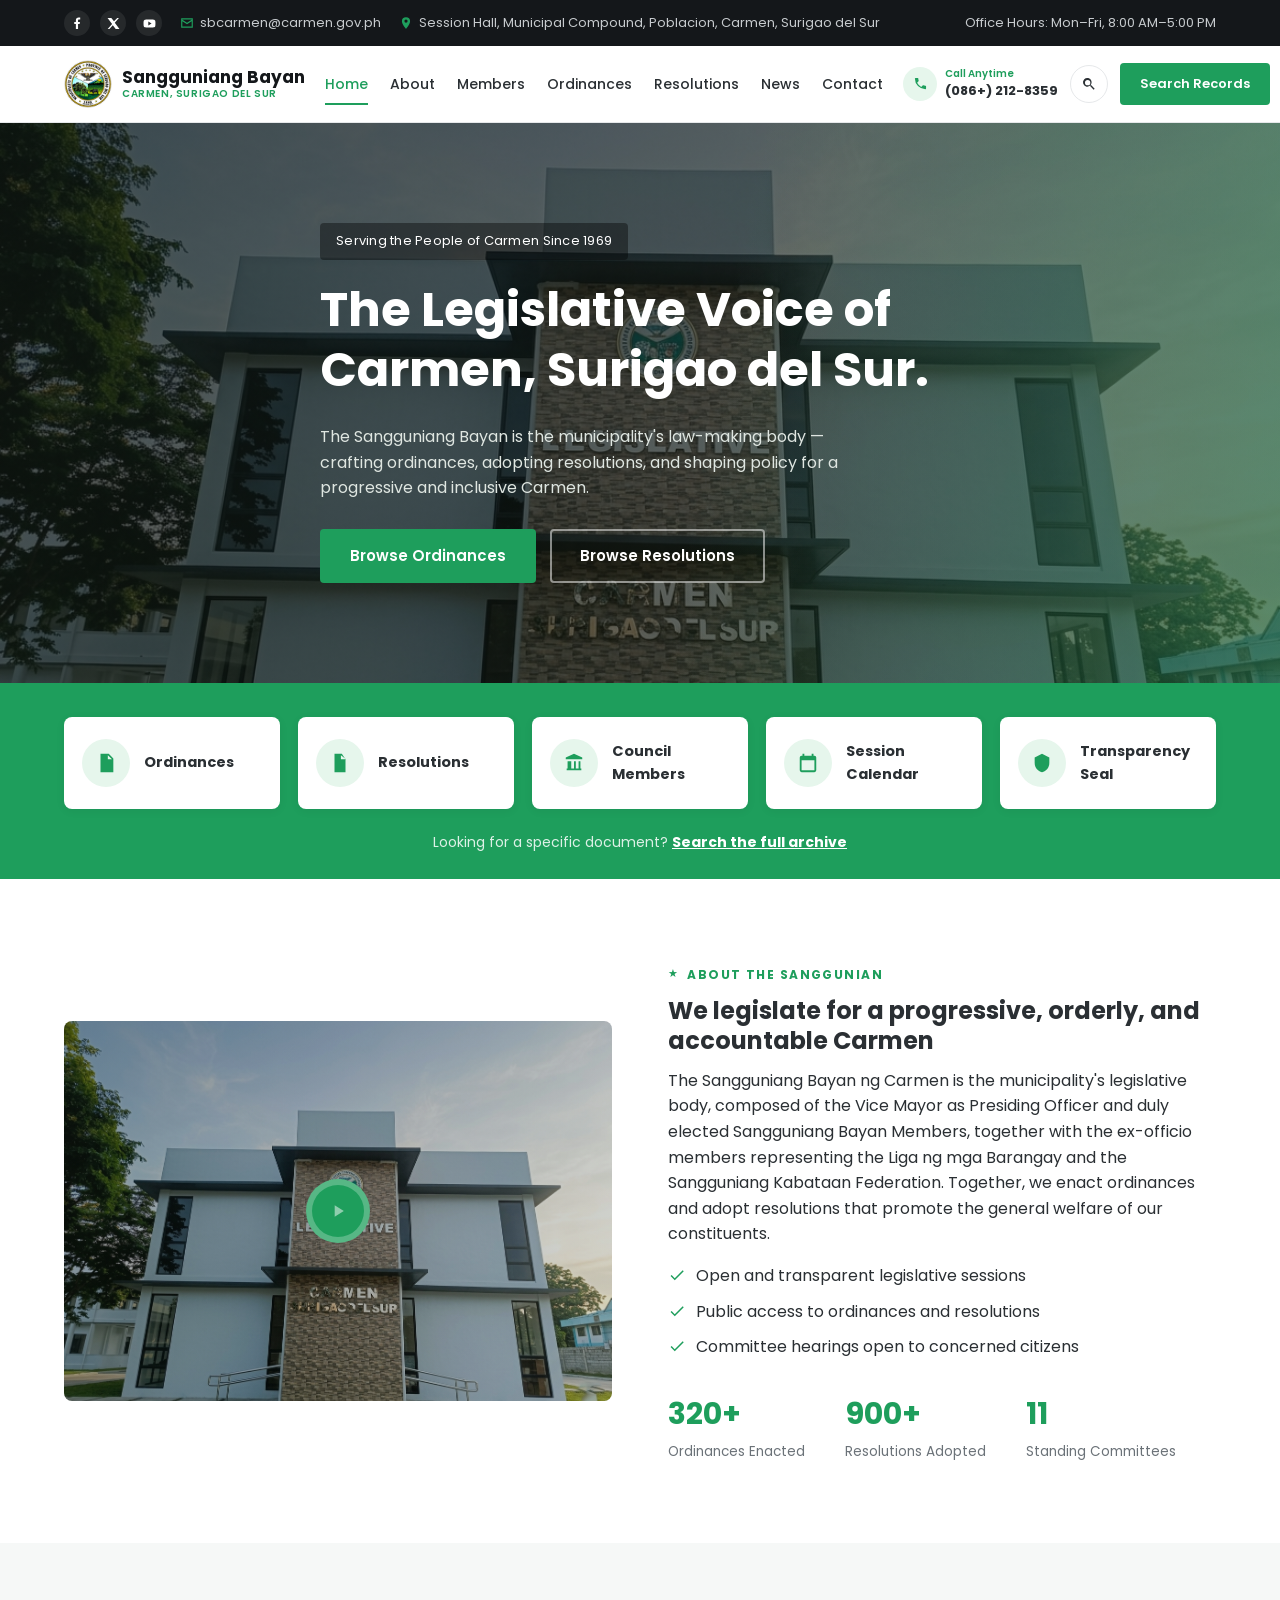
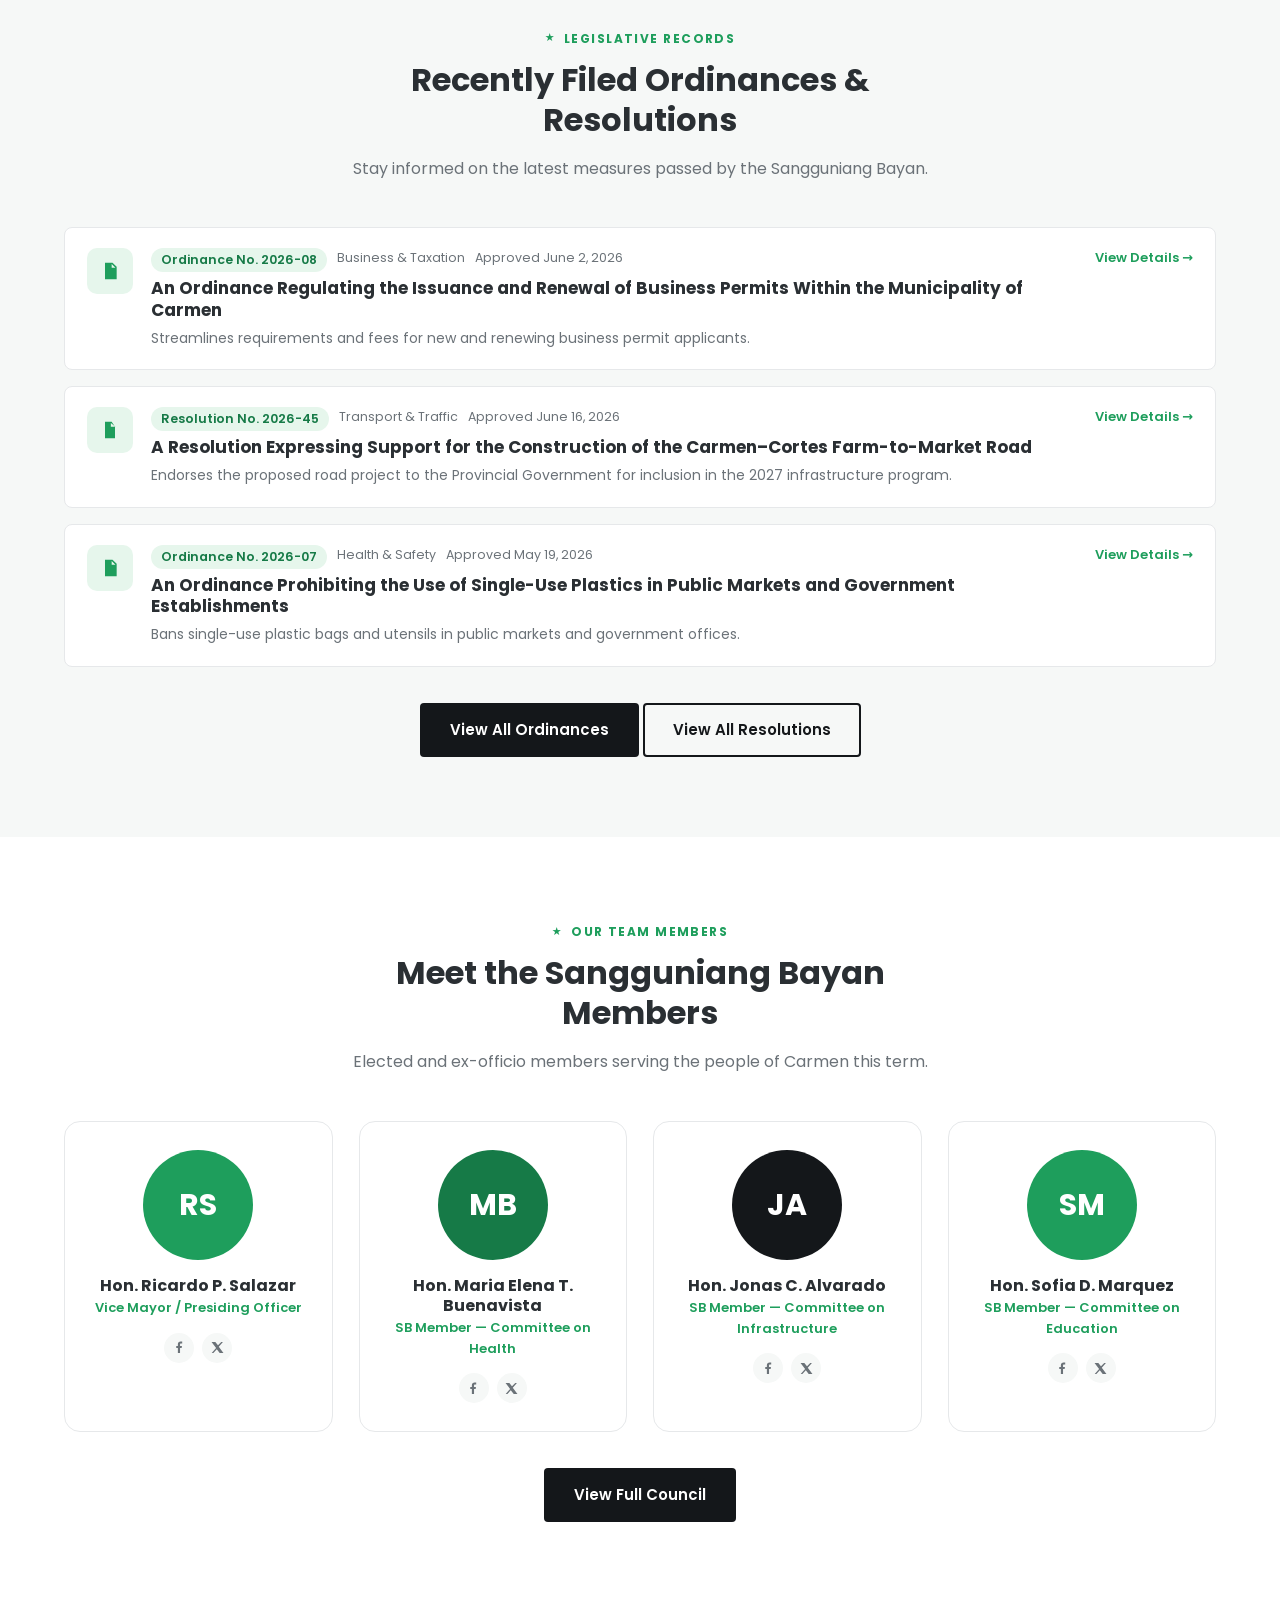
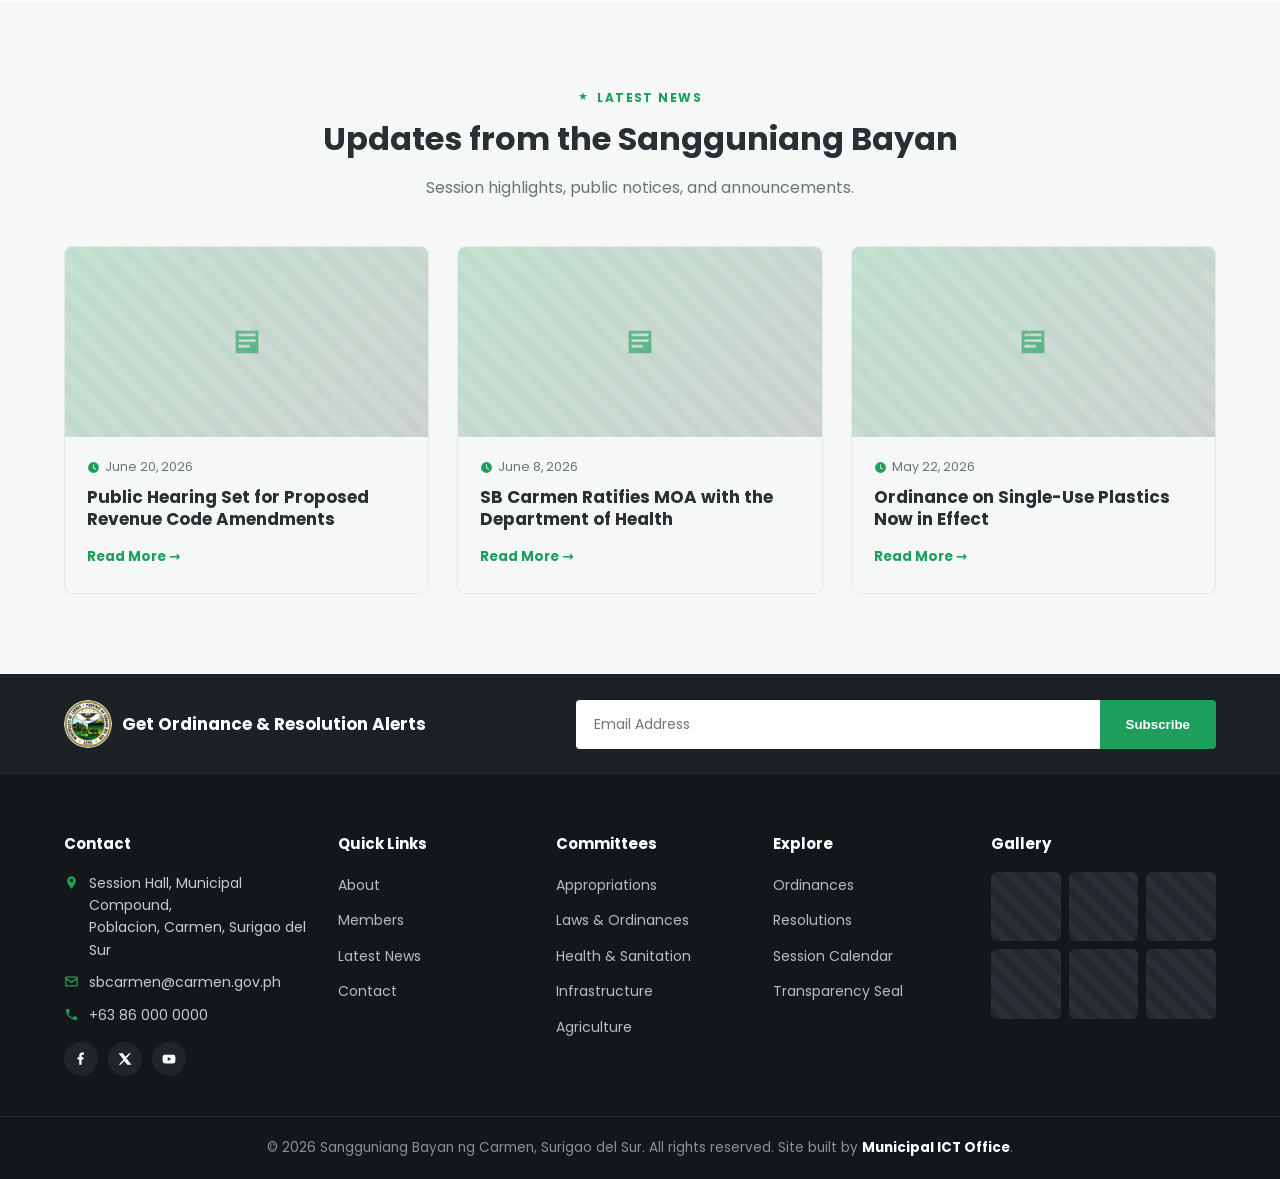
==== index.html @ a9dc4b39 "Initial commit: Sangguniang Bayan ng Carmen website Static site with home, about, members, ordinance" ====
<!DOCTYPE html>
<html lang="en">
<head>
<meta charset="UTF-8">
<meta name="viewport" content="width=device-width, initial-scale=1.0">
<title>Sangguniang Bayan ng Carmen, Surigao del Sur — Official Website</title>
<meta name="description" content="Official website of the Sangguniang Bayan ng Carmen, Surigao del Sur. Browse ordinances, resolutions, council members, and legislative news.">
<link rel="preconnect" href="https://fonts.googleapis.com">
<link href="https://fonts.googleapis.com/css2?family=Poppins:wght@400;500;600;700&display=swap" rel="stylesheet">
<link rel="stylesheet" href="assets/css/style.css">
</head>
<body>

<!-- ===== Top bar ===== -->
<div class="topbar">
  <div class="container">
    <div class="topbar-left">
      <div class="social-mini">
        <a href="#" aria-label="Facebook"><svg viewBox="0 0 24 24"><path d="M13 22v-9h3l.5-4H13V6.5c0-1.2.3-2 2-2h2V1.1C16.6 1 15.4 1 14 1c-3 0-5 1.8-5 5.2V9H6v4h3v9h4z"/></svg></a>
        <a href="#" aria-label="X / Twitter"><svg viewBox="0 0 24 24"><path d="M18.9 2H22l-7.6 8.7L23 22h-6.9l-5.4-6.6L4.4 22H1.3l8.1-9.3L1 2h7l4.9 6z"/></svg></a>
        <a href="#" aria-label="YouTube"><svg viewBox="0 0 24 24"><path d="M23 12s0-3.4-.4-5a3 3 0 0 0-2.1-2.1C18.9 4.5 12 4.5 12 4.5s-6.9 0-8.5.4A3 3 0 0 0 1.4 7C1 8.6 1 12 1 12s0 3.4.4 5a3 3 0 0 0 2.1 2.1c1.6.4 8.5.4 8.5.4s6.9 0 8.5-.4A3 3 0 0 0 22.6 17c.4-1.6.4-5 .4-5zM9.8 15.5v-7l6 3.5z"/></svg></a>
      </div>
      <span class="icon-text"><svg viewBox="0 0 24 24" width="14" height="14" fill="#1e9e5c"><path d="M2 4h20v16H2V4zm2 2v.5l8 5 8-5V6H4zm16 3.2-8 5-8-5V18h16V9.2z"/></svg> sbcarmen@carmen.gov.ph</span>
      <span class="icon-text"><svg viewBox="0 0 24 24" width="14" height="14" fill="#1e9e5c"><path d="M12 2a7 7 0 0 0-7 7c0 5.3 7 13 7 13s7-7.7 7-13a7 7 0 0 0-7-7zm0 9.5A2.5 2.5 0 1 1 12 6a2.5 2.5 0 0 1 0 5.5z"/></svg> Session Hall, Municipal Compound, Poblacion, Carmen, Surigao del Sur</span>
    </div>
    <div class="topbar-right">
      <span class="icon-text">Office Hours: Mon–Fri, 8:00 AM–5:00 PM</span>
    </div>
  </div>
</div>

<!-- ===== Navbar ===== -->
<header class="navbar">
  <div class="container">
    <a href="index.html" class="brand">
      <img src="assets/img/carmen-seal.png" alt="Official Seal of the Municipality of Carmen" class="brand-seal">
      <span class="brand-text">
        <strong>Sangguniang Bayan</strong>
        <span>Carmen, Surigao del Sur</span>
      </span>
    </a>

    <nav class="nav-links">
      <a href="index.html" class="active">Home</a>
      <a href="about.html">About</a>
      <a href="members.html">Members</a>
      <a href="ordinances.html">Ordinances</a>
      <a href="resolutions.html">Resolutions</a>
      <a href="news.html">News</a>
      <a href="contact.html">Contact</a>
    </nav>

    <div class="nav-actions">
      <div class="nav-call">
        <span class="icon-circle"><svg viewBox="0 0 24 24"><path d="M6.6 10.8a15 15 0 0 0 6.6 6.6l2.2-2.2a1 1 0 0 1 1-.25 11 11 0 0 0 3.5.55 1 1 0 0 1 1 1V20a1 1 0 0 1-1 1A17 17 0 0 1 3 4a1 1 0 0 1 1-1h3.5a1 1 0 0 1 1 1 11 11 0 0 0 .55 3.5 1 1 0 0 1-.25 1z"/></svg></span>
        <div>
          <small>Call Anytime</small>
          <strong>(086+) 212-8359</strong>
        </div>
      </div>
      <button class="search-toggle" aria-label="Search"><svg viewBox="0 0 24 24"><path d="M15.5 14h-.8l-.3-.3a6.5 6.5 0 1 0-.7.7l.3.3v.8l5 5L20.5 19zM10 14a4 4 0 1 1 0-8 4 4 0 0 1 0 8z"/></svg></button>
      <a href="ordinances.html" class="btn btn-primary btn-sm">Search Records</a>
      <button class="hamburger" aria-label="Open menu"><span></span><span></span><span></span></button>
    </div>
  </div>
</header>

<!-- Mobile nav drawer -->
<div class="mobile-nav">
  <div class="mobile-nav-panel">
    <button class="mobile-nav-close" aria-label="Close menu">&times;</button>
    <ul>
      <li><a href="index.html">Home</a></li>
      <li><a href="about.html">About</a></li>
      <li><a href="members.html">Members</a></li>
      <li><a href="ordinances.html">Ordinances</a></li>
      <li><a href="resolutions.html">Resolutions</a></li>
      <li><a href="news.html">News</a></li>
      <li><a href="contact.html">Contact</a></li>
    </ul>
  </div>
</div>

<!-- ===== Hero ===== -->
<section class="hero">
  <div class="container">
    <div class="hero-tag">Serving the People of Carmen Since 1969</div>
    <h1>The Legislative Voice of Carmen, Surigao del Sur.</h1>
    <p class="lead">The Sangguniang Bayan is the municipality's law-making body — crafting ordinances, adopting resolutions, and shaping policy for a progressive and inclusive Carmen.</p>
    <div class="hero-actions">
      <a href="ordinances.html" class="btn btn-primary">Browse Ordinances</a>
      <a href="resolutions.html" class="btn btn-outline">Browse Resolutions</a>
    </div>
  </div>
</section>

<!-- ===== Quick services ===== -->
<section class="quick-strip">
  <div class="container">
    <div class="quick-grid">
      <div class="quick-card">
        <div class="quick-icon"><svg viewBox="0 0 24 24"><path d="M6 2h9l5 5v15H6V2zm8 1.5V8h4.5L14 3.5z"/></svg></div>
        <div><strong>Ordinances</strong></div>
      </div>
      <div class="quick-card">
        <div class="quick-icon"><svg viewBox="0 0 24 24"><path d="M14 2H6v20h12V8zm-1 1.5L18.5 8H13z"/></svg></div>
        <div><strong>Resolutions</strong></div>
      </div>
      <div class="quick-card">
        <div class="quick-icon"><svg viewBox="0 0 24 24"><path d="M12 2 3 6v2h18V6zM5 10v8H4v2h16v-2h-1v-8h-2v8h-3v-8h-2v8h-3v-8H5z"/></svg></div>
        <div><strong>Council Members</strong></div>
      </div>
      <div class="quick-card">
        <div class="quick-icon"><svg viewBox="0 0 24 24"><path d="M19 4h-1V2h-2v2H8V2H6v2H5a2 2 0 0 0-2 2v14a2 2 0 0 0 2 2h14a2 2 0 0 0 2-2V6a2 2 0 0 0-2-2zm0 16H5V9h14z"/></svg></div>
        <div><strong>Session Calendar</strong></div>
      </div>
      <div class="quick-card">
        <div class="quick-icon"><svg viewBox="0 0 24 24"><path d="M12 2 4 6v6c0 5 3.4 9 8 10 4.6-1 8-5 8-10V6z"/></svg></div>
        <div><strong>Transparency Seal</strong></div>
      </div>
    </div>
    <div class="quick-more">Looking for a specific document? <a href="ordinances.html">Search the full archive</a></div>
  </div>
</section>

<!-- ===== About split ===== -->
<section class="section">
  <div class="container split">
    <div class="split-media split-media-photo">
      <div class="play-btn"><svg viewBox="0 0 24 24"><path d="M8 5v14l11-7z"/></svg></div>
    </div>
    <div>
      <div class="eyebrow">About the Sanggunian</div>
      <h2>We legislate for a progressive, orderly, and accountable Carmen</h2>
      <p>The Sangguniang Bayan ng Carmen is the municipality's legislative body, composed of the Vice Mayor as Presiding Officer and duly elected Sangguniang Bayan Members, together with the ex-officio members representing the Liga ng mga Barangay and the Sangguniang Kabataan Federation. Together, we enact ordinances and adopt resolutions that promote the general welfare of our constituents.</p>
      <ul class="check-list">
        <li><svg viewBox="0 0 24 24"><path d="M9 16.2 4.8 12 3.4 13.4 9 19l12-12-1.4-1.4z"/></svg> Open and transparent legislative sessions</li>
        <li><svg viewBox="0 0 24 24"><path d="M9 16.2 4.8 12 3.4 13.4 9 19l12-12-1.4-1.4z"/></svg> Public access to ordinances and resolutions</li>
        <li><svg viewBox="0 0 24 24"><path d="M9 16.2 4.8 12 3.4 13.4 9 19l12-12-1.4-1.4z"/></svg> Committee hearings open to concerned citizens</li>
      </ul>
      <div class="stat-row">
        <div><strong>320+</strong><span>Ordinances Enacted</span></div>
        <div><strong>900+</strong><span>Resolutions Adopted</span></div>
        <div><strong>11</strong><span>Standing Committees</span></div>
      </div>
    </div>
  </div>
</section>

<!-- ===== Recent documents ===== -->
<section class="section section-soft">
  <div class="container">
    <div class="section-head">
      <div class="eyebrow">Legislative Records</div>
      <h2>Recently Filed Ordinances &amp; Resolutions</h2>
      <p>Stay informed on the latest measures passed by the Sangguniang Bayan.</p>
    </div>
    <div class="doc-list">
      <div class="doc-item">
        <div class="doc-icon"><svg viewBox="0 0 24 24"><path d="M6 2h9l5 5v15H6V2zm8 1.5V8h4.5L14 3.5z"/></svg></div>
        <div class="doc-body">
          <div class="doc-meta"><span class="tag">Ordinance No. 2026-08</span><span>Business &amp; Taxation</span><span>Approved June 2, 2026</span></div>
          <h3><a href="ordinance-detail.html?id=ord-2026-08">An Ordinance Regulating the Issuance and Renewal of Business Permits Within the Municipality of Carmen</a></h3>
          <p class="doc-excerpt">Streamlines requirements and fees for new and renewing business permit applicants.</p>
        </div>
        <div class="doc-actions"><a href="ordinance-detail.html?id=ord-2026-08">View Details →</a></div>
      </div>
      <div class="doc-item">
        <div class="doc-icon"><svg viewBox="0 0 24 24"><path d="M14 2H6v20h12V8zm-1 1.5L18.5 8H13z"/></svg></div>
        <div class="doc-body">
          <div class="doc-meta"><span class="tag">Resolution No. 2026-45</span><span>Transport &amp; Traffic</span><span>Approved June 16, 2026</span></div>
          <h3><a href="resolution-detail.html?id=res-2026-45">A Resolution Expressing Support for the Construction of the Carmen–Cortes Farm-to-Market Road</a></h3>
          <p class="doc-excerpt">Endorses the proposed road project to the Provincial Government for inclusion in the 2027 infrastructure program.</p>
        </div>
        <div class="doc-actions"><a href="resolution-detail.html?id=res-2026-45">View Details →</a></div>
      </div>
      <div class="doc-item">
        <div class="doc-icon"><svg viewBox="0 0 24 24"><path d="M6 2h9l5 5v15H6V2zm8 1.5V8h4.5L14 3.5z"/></svg></div>
        <div class="doc-body">
          <div class="doc-meta"><span class="tag">Ordinance No. 2026-07</span><span>Health &amp; Safety</span><span>Approved May 19, 2026</span></div>
          <h3><a href="ordinance-detail.html?id=ord-2026-07">An Ordinance Prohibiting the Use of Single-Use Plastics in Public Markets and Government Establishments</a></h3>
          <p class="doc-excerpt">Bans single-use plastic bags and utensils in public markets and government offices.</p>
        </div>
        <div class="doc-actions"><a href="ordinance-detail.html?id=ord-2026-07">View Details →</a></div>
      </div>
    </div>
    <div class="text-center" style="margin-top:36px;">
      <a href="ordinances.html" class="btn btn-dark">View All Ordinances</a>
      <a href="resolutions.html" class="btn btn-outline" style="color:#14171a;border-color:#14171a;">View All Resolutions</a>
    </div>
  </div>
</section>

<!-- ===== Council members preview ===== -->
<section class="section">
  <div class="container">
    <div class="section-head">
      <div class="eyebrow">Our Team Members</div>
      <h2>Meet the Sangguniang Bayan Members</h2>
      <p>Elected and ex-officio members serving the people of Carmen this term.</p>
    </div>
    <div class="member-grid">
      <div class="member-card">
        <div class="avatar" style="background:#1e9e5c;">RS</div>
        <h4>Hon. Ricardo P. Salazar</h4>
        <div class="member-role">Vice Mayor / Presiding Officer</div>
        <div class="member-social">
          <a href="#"><svg viewBox="0 0 24 24"><path d="M13 22v-9h3l.5-4H13V6.5c0-1.2.3-2 2-2h2V1.1C16.6 1 15.4 1 14 1c-3 0-5 1.8-5 5.2V9H6v4h3v9h4z"/></svg></a>
          <a href="#"><svg viewBox="0 0 24 24"><path d="M18.9 2H22l-7.6 8.7L23 22h-6.9l-5.4-6.6L4.4 22H1.3l8.1-9.3L1 2h7l4.9 6z"/></svg></a>
        </div>
      </div>
      <div class="member-card">
        <div class="avatar" style="background:#167a47;">MB</div>
        <h4>Hon. Maria Elena T. Buenavista</h4>
        <div class="member-role">SB Member — Committee on Health</div>
        <div class="member-social">
          <a href="#"><svg viewBox="0 0 24 24"><path d="M13 22v-9h3l.5-4H13V6.5c0-1.2.3-2 2-2h2V1.1C16.6 1 15.4 1 14 1c-3 0-5 1.8-5 5.2V9H6v4h3v9h4z"/></svg></a>
          <a href="#"><svg viewBox="0 0 24 24"><path d="M18.9 2H22l-7.6 8.7L23 22h-6.9l-5.4-6.6L4.4 22H1.3l8.1-9.3L1 2h7l4.9 6z"/></svg></a>
        </div>
      </div>
      <div class="member-card">
        <div class="avatar" style="background:#14171a;">JA</div>
        <h4>Hon. Jonas C. Alvarado</h4>
        <div class="member-role">SB Member — Committee on Infrastructure</div>
        <div class="member-social">
          <a href="#"><svg viewBox="0 0 24 24"><path d="M13 22v-9h3l.5-4H13V6.5c0-1.2.3-2 2-2h2V1.1C16.6 1 15.4 1 14 1c-3 0-5 1.8-5 5.2V9H6v4h3v9h4z"/></svg></a>
          <a href="#"><svg viewBox="0 0 24 24"><path d="M18.9 2H22l-7.6 8.7L23 22h-6.9l-5.4-6.6L4.4 22H1.3l8.1-9.3L1 2h7l4.9 6z"/></svg></a>
        </div>
      </div>
      <div class="member-card">
        <div class="avatar" style="background:#1e9e5c;">SM</div>
        <h4>Hon. Sofia D. Marquez</h4>
        <div class="member-role">SB Member — Committee on Education</div>
        <div class="member-social">
          <a href="#"><svg viewBox="0 0 24 24"><path d="M13 22v-9h3l.5-4H13V6.5c0-1.2.3-2 2-2h2V1.1C16.6 1 15.4 1 14 1c-3 0-5 1.8-5 5.2V9H6v4h3v9h4z"/></svg></a>
          <a href="#"><svg viewBox="0 0 24 24"><path d="M18.9 2H22l-7.6 8.7L23 22h-6.9l-5.4-6.6L4.4 22H1.3l8.1-9.3L1 2h7l4.9 6z"/></svg></a>
        </div>
      </div>
    </div>
    <div class="text-center" style="margin-top:36px;">
      <a href="members.html" class="btn btn-dark">View Full Council</a>
    </div>
  </div>
</section>

<!-- ===== News preview ===== -->
<section class="section section-soft">
  <div class="container">
    <div class="section-head">
      <div class="eyebrow">Latest News</div>
      <h2>Updates from the Sangguniang Bayan</h2>
      <p>Session highlights, public notices, and announcements.</p>
    </div>
    <div class="news-grid">
      <div class="news-card">
        <div class="news-thumb"><svg viewBox="0 0 24 24"><path d="M4 4h16v16H4V4zm2 4h12V6H6zm0 4h12v-2H6zm0 4h8v-2H6z"/></svg></div>
        <div class="news-body">
          <div class="news-meta"><span><svg viewBox="0 0 24 24"><path d="M12 2a10 10 0 1 0 0 20 10 10 0 0 0 0-20zm1 10.6 4 2.3-.7 1.2-4.8-2.8V6h1.5z"/></svg> June 20, 2026</span></div>
          <h3>Public Hearing Set for Proposed Revenue Code Amendments</h3>
          <a href="news.html" class="read-more">Read More →</a>
        </div>
      </div>
      <div class="news-card">
        <div class="news-thumb"><svg viewBox="0 0 24 24"><path d="M4 4h16v16H4V4zm2 4h12V6H6zm0 4h12v-2H6zm0 4h8v-2H6z"/></svg></div>
        <div class="news-body">
          <div class="news-meta"><span><svg viewBox="0 0 24 24"><path d="M12 2a10 10 0 1 0 0 20 10 10 0 0 0 0-20zm1 10.6 4 2.3-.7 1.2-4.8-2.8V6h1.5z"/></svg> June 8, 2026</span></div>
          <h3>SB Carmen Ratifies MOA with the Department of Health</h3>
          <a href="news.html" class="read-more">Read More →</a>
        </div>
      </div>
      <div class="news-card">
        <div class="news-thumb"><svg viewBox="0 0 24 24"><path d="M4 4h16v16H4V4zm2 4h12V6H6zm0 4h12v-2H6zm0 4h8v-2H6z"/></svg></div>
        <div class="news-body">
          <div class="news-meta"><span><svg viewBox="0 0 24 24"><path d="M12 2a10 10 0 1 0 0 20 10 10 0 0 0 0-20zm1 10.6 4 2.3-.7 1.2-4.8-2.8V6h1.5z"/></svg> May 22, 2026</span></div>
          <h3>Ordinance on Single-Use Plastics Now in Effect</h3>
          <a href="news.html" class="read-more">Read More →</a>
        </div>
      </div>
    </div>
  </div>
</section>

<!-- ===== Footer ===== -->
<footer class="footer">
  <div class="footer-newsletter">
    <div class="container">
      <div class="brand">
        <img src="assets/img/carmen-seal.png" alt="Official Seal of the Municipality of Carmen" class="brand-seal">
        <span class="brand-text"><strong>Get Ordinance &amp; Resolution Alerts</strong></span>
      </div>
      <form class="newsletter-form">
        <input type="email" placeholder="Email Address" required>
        <button type="submit">Subscribe</button>
      </form>
    </div>
  </div>

  <div class="footer-main">
    <div class="container footer-grid">
      <div>
        <h4>Contact</h4>
        <ul class="footer-contact">
          <li><svg viewBox="0 0 24 24"><path d="M12 2a7 7 0 0 0-7 7c0 5.3 7 13 7 13s7-7.7 7-13a7 7 0 0 0-7-7zm0 9.5A2.5 2.5 0 1 1 12 6a2.5 2.5 0 0 1 0 5.5z"/></svg> Session Hall, Municipal Compound,<br>Poblacion, Carmen, Surigao del Sur</li>
          <li><svg viewBox="0 0 24 24"><path d="M2 4h20v16H2V4zm2 2v.5l8 5 8-5V6H4zm16 3.2-8 5-8-5V18h16V9.2z"/></svg> sbcarmen@carmen.gov.ph</li>
          <li><svg viewBox="0 0 24 24"><path d="M6.6 10.8a15 15 0 0 0 6.6 6.6l2.2-2.2a1 1 0 0 1 1-.25 11 11 0 0 0 3.5.55 1 1 0 0 1 1 1V20a1 1 0 0 1-1 1A17 17 0 0 1 3 4a1 1 0 0 1 1-1h3.5a1 1 0 0 1 1 1 11 11 0 0 0 .55 3.5 1 1 0 0 1-.25 1z"/></svg> +63 86 000 0000</li>
        </ul>
        <div class="footer-social">
          <a href="#" aria-label="Facebook"><svg viewBox="0 0 24 24"><path d="M13 22v-9h3l.5-4H13V6.5c0-1.2.3-2 2-2h2V1.1C16.6 1 15.4 1 14 1c-3 0-5 1.8-5 5.2V9H6v4h3v9h4z"/></svg></a>
          <a href="#" aria-label="X / Twitter"><svg viewBox="0 0 24 24"><path d="M18.9 2H22l-7.6 8.7L23 22h-6.9l-5.4-6.6L4.4 22H1.3l8.1-9.3L1 2h7l4.9 6z"/></svg></a>
          <a href="#" aria-label="YouTube"><svg viewBox="0 0 24 24"><path d="M23 12s0-3.4-.4-5a3 3 0 0 0-2.1-2.1C18.9 4.5 12 4.5 12 4.5s-6.9 0-8.5.4A3 3 0 0 0 1.4 7C1 8.6 1 12 1 12s0 3.4.4 5a3 3 0 0 0 2.1 2.1c1.6.4 8.5.4 8.5.4s6.9 0 8.5-.4A3 3 0 0 0 22.6 17c.4-1.6.4-5 .4-5zM9.8 15.5v-7l6 3.5z"/></svg></a>
        </div>
      </div>
      <div>
        <h4>Quick Links</h4>
        <ul>
          <li><a href="about.html">About</a></li>
          <li><a href="members.html">Members</a></li>
          <li><a href="news.html">Latest News</a></li>
          <li><a href="contact.html">Contact</a></li>
        </ul>
      </div>
      <div>
        <h4>Committees</h4>
        <ul>
          <li><a href="members.html">Appropriations</a></li>
          <li><a href="members.html">Laws &amp; Ordinances</a></li>
          <li><a href="members.html">Health &amp; Sanitation</a></li>
          <li><a href="members.html">Infrastructure</a></li>
          <li><a href="members.html">Agriculture</a></li>
        </ul>
      </div>
      <div>
        <h4>Explore</h4>
        <ul>
          <li><a href="ordinances.html">Ordinances</a></li>
          <li><a href="resolutions.html">Resolutions</a></li>
          <li><a href="#">Session Calendar</a></li>
          <li><a href="#">Transparency Seal</a></li>
        </ul>
      </div>
      <div>
        <h4>Gallery</h4>
        <div class="gallery-grid">
          <div></div><div></div><div></div>
          <div></div><div></div><div></div>
        </div>
      </div>
    </div>
  </div>

  <div class="footer-bottom">
    <div class="container">© 2026 Sangguniang Bayan ng Carmen, Surigao del Sur. All rights reserved. Site built by <strong>Municipal ICT Office</strong>.</div>
  </div>
</footer>

<button class="back-to-top" aria-label="Back to top"><svg viewBox="0 0 24 24"><path d="M12 5 4 13l1.4 1.4L11 8.8V19h2V8.8l5.6 5.6L20 13z"/></svg></button>

<script src="assets/js/main.js"></script>
</body>
</html>
---- assets/css/style.css ----
/* ==========================================================================
   Sangguniang Bayan ng Carmen, Surigao del Sur — Stylesheet
   ========================================================================== */

:root {
  --primary: #1e9e5c;
  --primary-dark: #167a47;
  --primary-light: #e6f6ec;
  --dark: #14171a;
  --dark-2: #1c2126;
  --text: #2a2f33;
  --text-muted: #6b7278;
  --border: #e6e8ea;
  --bg-soft: #f6f8f7;
  --white: #ffffff;
  --radius: 8px;
  --shadow: 0 10px 30px rgba(20, 23, 26, 0.08);
  --shadow-sm: 0 2px 10px rgba(20, 23, 26, 0.06);
  --container: 1200px;
  --font: "Poppins", "Segoe UI", system-ui, -apple-system, Arial, sans-serif;
}

* { box-sizing: border-box; }

html { scroll-behavior: smooth; }

body {
  margin: 0;
  font-family: var(--font);
  color: var(--text);
  background: var(--white);
  line-height: 1.6;
  font-size: 16px;
}

img { max-width: 100%; display: block; }

a { color: inherit; text-decoration: none; }

ul { list-style: none; margin: 0; padding: 0; }

h1, h2, h3, h4 { line-height: 1.25; margin: 0 0 .5em; font-weight: 700; }

p { margin: 0 0 1em; }

.container {
  max-width: var(--container);
  margin: 0 auto;
  padding: 0 24px;
}

.btn {
  display: inline-flex;
  align-items: center;
  gap: 8px;
  padding: 13px 28px;
  border-radius: 4px;
  font-weight: 600;
  font-size: 15px;
  border: 2px solid transparent;
  cursor: pointer;
  transition: all .2s ease;
  white-space: nowrap;
}
.btn-primary { background: var(--primary); color: var(--white); }
.btn-primary:hover { background: var(--primary-dark); }
.btn-outline { background: transparent; border-color: rgba(255,255,255,.5); color: var(--white); }
.btn-outline:hover { background: rgba(255,255,255,.12); }
.btn-dark { background: var(--dark); color: var(--white); }
.btn-dark:hover { background: #000; }
.btn-sm { padding: 9px 18px; font-size: 13px; }

/* ---------- Top bar ---------- */
.topbar {
  background: var(--dark);
  color: #c7cbce;
  font-size: 13px;
}
.topbar .container {
  display: flex;
  align-items: center;
  justify-content: space-between;
  padding-top: 10px;
  padding-bottom: 10px;
  gap: 16px;
  flex-wrap: wrap;
}
.topbar-left { display: flex; align-items: center; gap: 18px; flex-wrap: wrap; }
.topbar-left span { display: inline-flex; align-items: center; gap: 6px; }
.social-mini { display: flex; gap: 10px; }
.social-mini a {
  width: 26px; height: 26px; border-radius: 50%;
  background: rgba(255,255,255,.08);
  display: flex; align-items: center; justify-content: center;
  transition: background .2s;
}
.social-mini a:hover { background: var(--primary); }
.social-mini svg { width: 13px; height: 13px; fill: #fff; }
.topbar-right { display: flex; align-items: center; gap: 18px; flex-wrap: wrap; color: #c7cbce; }
.topbar-right .icon-text { display: flex; align-items: center; gap: 6px; }
.topbar-right svg { width: 14px; height: 14px; fill: var(--primary); }

/* ---------- Navbar ---------- */
.navbar {
  background: var(--white);
  border-bottom: 1px solid var(--border);
  position: sticky;
  top: 0;
  z-index: 100;
}
.navbar .container {
  display: flex;
  align-items: center;
  justify-content: space-between;
  padding-top: 14px;
  padding-bottom: 14px;
  gap: 20px;
}
.brand { display: flex; align-items: center; gap: 10px; flex-shrink: 0; }
.brand-seal { width: 48px; height: 48px; flex-shrink: 0; object-fit: contain; border-radius: 50%; }
.brand-text { display: flex; flex-direction: column; line-height: 1.15; white-space: nowrap; }
.brand-text strong { font-size: 17px; font-weight: 700; color: var(--dark); white-space: nowrap; }
.brand-text span { font-size: 10px; letter-spacing: .06em; text-transform: uppercase; color: var(--primary); font-weight: 600; white-space: nowrap; }

.nav-links { display: flex; align-items: center; gap: 22px; flex-shrink: 1; }
.nav-links a {
  font-size: 14px; font-weight: 500; color: var(--text);
  padding: 8px 0; position: relative; white-space: nowrap;
}
.nav-links a:hover, .nav-links a.active { color: var(--primary); }
.nav-links a.active::after {
  content: ""; position: absolute; left: 0; right: 0; bottom: -2px; height: 2px; background: var(--primary);
}

.nav-actions { display: flex; align-items: center; gap: 12px; flex-shrink: 0; }
.nav-call { display: flex; align-items: center; gap: 8px; }
.nav-call .icon-circle {
  width: 34px; height: 34px; border-radius: 50%; background: var(--primary-light);
  display: flex; align-items: center; justify-content: center; flex-shrink: 0;
}
.nav-call .icon-circle svg { width: 15px; height: 15px; fill: var(--primary); }
.nav-call div { line-height: 1.3; white-space: nowrap; }
.nav-call small { display: block; color: var(--primary); font-size: 10px; font-weight: 600; white-space: nowrap; }
.nav-call strong { font-size: 13px; white-space: nowrap; }

.search-toggle {
  width: 38px; height: 38px; border-radius: 50%; border: 1px solid var(--border);
  display: flex; align-items: center; justify-content: center; background: none; cursor: pointer;
}
.search-toggle svg { width: 16px; height: 16px; fill: var(--text); }

.hamburger {
  display: none; flex-direction: column; gap: 5px; background: none; border: none; cursor: pointer; padding: 4px;
}
.hamburger span { width: 24px; height: 2px; background: var(--dark); border-radius: 2px; }

/* ---------- Hero ---------- */
.hero {
  position: relative;
  min-height: 560px;
  display: flex;
  align-items: center;
  background: linear-gradient(120deg, rgba(15,22,18,.72), rgba(15,22,18,.55)),
              url('../img/sbhall2.jpg') center / cover no-repeat;
  color: var(--white);
  overflow: hidden;
}
.hero::after {
  content: "";
  position: absolute; inset: 0;
  background: linear-gradient(100deg, transparent 55%, rgba(30,158,92,.35) 100%);
  pointer-events: none;
}
.hero .container { position: relative; z-index: 2; }
.hero-tag {
  display: inline-block; background: rgba(0,0,0,.4); padding: 8px 16px; border-radius: 4px;
  font-size: 13px; margin-bottom: 20px; letter-spacing: .02em;
}
.hero h1 { font-size: 48px; max-width: 640px; margin-bottom: 24px; }
.hero p.lead { max-width: 560px; font-size: 16px; color: #dfe6e1; margin-bottom: 28px; }
.hero-actions { display: flex; gap: 14px; flex-wrap: wrap; }

/* Page (inner) hero */
.page-hero {
  background: linear-gradient(120deg, rgba(15,22,18,.82), rgba(15,22,18,.72)),
              url('../img/sbhall2.jpg') center / cover no-repeat;
  color: var(--white);
  padding: 90px 0 50px;
  text-align: center;
}
.page-hero h1 { font-size: 38px; margin-bottom: 10px; }
.breadcrumb { color: #cfe7da; font-size: 14px; }
.breadcrumb a:hover { color: var(--primary); }
.breadcrumb .sep { margin: 0 8px; opacity: .6; }

/* ---------- Quick services strip ---------- */
.quick-strip { background: var(--primary); padding: 34px 0 26px; }
.quick-grid {
  display: grid; grid-template-columns: repeat(5, 1fr); gap: 18px;
}
.quick-card {
  background: var(--white); border-radius: var(--radius); padding: 22px 18px;
  display: flex; align-items: center; gap: 14px; box-shadow: var(--shadow-sm);
  transition: transform .2s ease;
}
.quick-card:hover { transform: translateY(-4px); }
.quick-icon {
  width: 48px; height: 48px; border-radius: 50%; background: var(--primary-light);
  display: flex; align-items: center; justify-content: center; flex-shrink: 0;
}
.quick-icon svg { width: 22px; height: 22px; fill: var(--primary); }
.quick-card strong { font-size: 14.5px; display: block; }
.quick-more { text-align: center; margin-top: 22px; color: rgba(255,255,255,.85); font-size: 14px; }
.quick-more a { color: var(--white); font-weight: 700; text-decoration: underline; }

/* ---------- Section basics ---------- */
.section { padding: 80px 0; }
.section-tight { padding: 60px 0; }
.section-soft { background: var(--bg-soft); }
.section-dark { background: var(--dark); color: #cfd3d6; }
.section-head { text-align: center; max-width: 640px; margin: 0 auto 46px; }
.eyebrow {
  display: inline-flex; align-items: center; gap: 8px; color: var(--primary);
  font-size: 12px; letter-spacing: .12em; text-transform: uppercase; font-weight: 700; margin-bottom: 12px;
}
.eyebrow::before { content: "★"; font-size: 11px; }
.section-head h2 { font-size: 32px; }
.section-head p { color: var(--text-muted); }
.section-dark .section-head p { color: #9aa0a4; }

/* ---------- About / feature split ---------- */
.split { display: grid; grid-template-columns: 1fr 1fr; gap: 56px; align-items: center; }
.split-media {
  position: relative; border-radius: var(--radius); overflow: hidden; min-height: 380px;
  background: linear-gradient(135deg, #1c2a22, #24352a);
  display: flex; align-items: center; justify-content: center;
}
.split-media svg { width: 40%; opacity: .5; }
.split-media-photo {
  background: linear-gradient(135deg, rgba(15,22,18,.4), rgba(15,22,18,.15)),
              url('../img/sbhall2.jpg') center / cover no-repeat;
}
.play-btn {
  position: absolute; width: 64px; height: 64px; border-radius: 50%; background: var(--primary);
  display: flex; align-items: center; justify-content: center; border: 6px solid rgba(255,255,255,.25);
}
.play-btn svg { width: 20px; height: 20px; fill: var(--white); }
.stat-row { display: flex; gap: 40px; margin-top: 30px; flex-wrap: wrap; }
.stat-row div strong { display: block; font-size: 30px; color: var(--primary); }
.stat-row div span { font-size: 13.5px; color: var(--text-muted); }

.check-list li { display: flex; gap: 10px; margin-bottom: 10px; align-items: flex-start; }
.check-list svg { width: 18px; height: 18px; fill: var(--primary); flex-shrink: 0; margin-top: 3px; }

/* ---------- Council members ---------- */
.member-grid { display: grid; grid-template-columns: repeat(4, 1fr); gap: 26px; }
.member-card {
  background: var(--white); border: 1px solid var(--border); border-radius: 16px;
  padding: 28px 20px; text-align: center; transition: box-shadow .2s, transform .2s;
}
.member-card:hover { box-shadow: var(--shadow); transform: translateY(-4px); }
.avatar {
  width: 110px; height: 110px; border-radius: 50%; margin: 0 auto 16px; overflow: hidden;
  display: flex; align-items: center; justify-content: center; color: var(--white);
  font-weight: 700; font-size: 30px;
}
.member-card h4 { font-size: 16px; margin-bottom: 2px; }
.member-role { color: var(--primary); font-size: 13px; font-weight: 600; margin-bottom: 14px; }
.member-social { display: flex; justify-content: center; gap: 8px; }
.member-social a {
  width: 30px; height: 30px; border-radius: 50%; background: var(--bg-soft);
  display: flex; align-items: center; justify-content: center;
}
.member-social svg { width: 13px; height: 13px; fill: var(--text-muted); }
.member-social a:hover { background: var(--primary); }
.member-social a:hover svg { fill: var(--white); }

/* ---------- Documents (Ordinances / Resolutions) ---------- */
.doc-toolbar {
  display: flex; gap: 14px; flex-wrap: wrap; align-items: center; justify-content: space-between;
  background: var(--bg-soft); border-radius: var(--radius); padding: 18px 22px; margin-bottom: 34px;
}
.doc-search { position: relative; flex: 1; min-width: 220px; }
.doc-search input {
  width: 100%; padding: 12px 16px 12px 42px; border-radius: 6px; border: 1px solid var(--border);
  font-family: var(--font); font-size: 14px;
}
.doc-search svg {
  position: absolute; left: 14px; top: 50%; transform: translateY(-50%); width: 16px; height: 16px; fill: var(--text-muted);
}
.doc-filters { display: flex; gap: 10px; flex-wrap: wrap; }
.doc-filters select {
  padding: 11px 14px; border-radius: 6px; border: 1px solid var(--border); font-family: var(--font); font-size: 14px; background: var(--white);
}
.doc-count { font-size: 13.5px; color: var(--text-muted); margin-bottom: 18px; }

.doc-list { display: flex; flex-direction: column; gap: 16px; }
.doc-item {
  display: flex; gap: 18px; align-items: flex-start; background: var(--white);
  border: 1px solid var(--border); border-radius: var(--radius); padding: 20px 22px;
  transition: box-shadow .2s, border-color .2s;
}
.doc-item:hover { box-shadow: var(--shadow-sm); border-color: var(--primary); }
.doc-icon {
  width: 46px; height: 46px; border-radius: 10px; background: var(--primary-light); flex-shrink: 0;
  display: flex; align-items: center; justify-content: center;
}
.doc-icon svg { width: 20px; height: 20px; fill: var(--primary); }
.doc-body { flex: 1; min-width: 0; }
.doc-meta { display: flex; gap: 10px; flex-wrap: wrap; font-size: 12.5px; color: var(--text-muted); margin-bottom: 6px; }
.doc-meta .tag {
  background: var(--primary-light); color: var(--primary-dark); padding: 2px 10px; border-radius: 20px; font-weight: 600;
}
.doc-body h3 { font-size: 17px; margin-bottom: 6px; }
.doc-body h3 a:hover { color: var(--primary); }
.doc-excerpt { color: var(--text-muted); font-size: 14px; margin-bottom: 0; }
.doc-actions { display: flex; flex-direction: column; gap: 8px; flex-shrink: 0; align-items: flex-end; }
.doc-actions a { font-size: 13px; font-weight: 600; color: var(--primary); display: inline-flex; align-items: center; gap: 5px; }
.doc-actions a:hover { text-decoration: underline; }
.no-results { text-align: center; padding: 60px 20px; color: var(--text-muted); }

.pagination { display: flex; justify-content: center; gap: 8px; margin-top: 40px; }
.pagination a, .pagination span {
  width: 38px; height: 38px; border-radius: 6px; border: 1px solid var(--border);
  display: flex; align-items: center; justify-content: center; font-size: 14px; font-weight: 600;
}
.pagination a:hover { border-color: var(--primary); color: var(--primary); }
.pagination .active { background: var(--primary); border-color: var(--primary); color: var(--white); }

/* ---------- Document detail ---------- */
.doc-detail-head {
  display: flex; justify-content: space-between; gap: 20px; flex-wrap: wrap;
  border-bottom: 1px solid var(--border); padding-bottom: 26px; margin-bottom: 26px;
}
.doc-detail-head h1 { font-size: 26px; margin-bottom: 10px; }
.doc-detail-actions { display: flex; gap: 10px; flex-wrap: wrap; }
.doc-content { max-width: 780px; }
.doc-content h2 { font-size: 19px; margin-top: 34px; }
.doc-content p { color: var(--text); }
.doc-sidebar {
  background: var(--bg-soft); border-radius: var(--radius); padding: 24px; align-self: flex-start;
}
.doc-sidebar h4 { font-size: 14px; text-transform: uppercase; letter-spacing: .05em; color: var(--text-muted); margin-bottom: 14px; }
.doc-sidebar dl { display: grid; grid-template-columns: auto 1fr; gap: 8px 14px; font-size: 14px; margin: 0 0 24px; }
.doc-sidebar dt { color: var(--text-muted); }
.doc-sidebar dd { margin: 0; font-weight: 600; text-align: right; }
.detail-grid { display: grid; grid-template-columns: 2fr 1fr; gap: 44px; align-items: start; }

/* ---------- News ---------- */
.news-grid { display: grid; grid-template-columns: repeat(3, 1fr); gap: 28px; }
.news-card { border: 1px solid var(--border); border-radius: var(--radius); overflow: hidden; transition: box-shadow .2s, transform .2s; }
.news-card:hover { box-shadow: var(--shadow); transform: translateY(-4px); }
.news-thumb {
  height: 190px; background: linear-gradient(135deg, #1e9e5c33, #14171a22), repeating-linear-gradient(45deg, #eef3f0 0 10px, #e6ede9 10px 20px);
  display: flex; align-items: center; justify-content: center;
}
.news-thumb svg { width: 34px; height: 34px; fill: var(--primary); opacity: .6; }
.news-body { padding: 20px 22px 24px; }
.news-meta { display: flex; gap: 16px; font-size: 12.5px; color: var(--text-muted); margin-bottom: 10px; }
.news-meta span { display: flex; align-items: center; gap: 5px; }
.news-meta svg { width: 13px; height: 13px; fill: var(--primary); }
.news-body h3 { font-size: 17px; }
.read-more { color: var(--primary); font-size: 13.5px; font-weight: 700; display: inline-flex; align-items: center; gap: 6px; margin-top: 8px; }

/* ---------- CTA banner ---------- */
.cta-banner {
  background: var(--dark); color: var(--white); border-radius: var(--radius);
  padding: 46px; display: flex; align-items: center; justify-content: space-between; gap: 24px; flex-wrap: wrap;
}
.cta-banner h3 { font-size: 24px; margin-bottom: 6px; }
.cta-banner p { color: #b7bcbf; margin: 0; }

/* ---------- Footer ---------- */
.footer { background: var(--dark); color: #c7cbce; }
.footer-newsletter { background: var(--dark-2); }
.footer-newsletter .container {
  display: flex; align-items: center; justify-content: space-between; gap: 20px; flex-wrap: wrap; padding: 26px 24px;
}
.footer-newsletter .brand-text strong { color: var(--white); }
.newsletter-form { display: flex; gap: 0; flex: 1; max-width: 640px; min-width: 260px; }
.newsletter-form input {
  flex: 1; padding: 14px 18px; border: none; border-radius: 4px 0 0 4px; font-family: var(--font); font-size: 14px;
}
.newsletter-form button {
  border-radius: 0 4px 4px 0; padding: 14px 26px; border: none; background: var(--primary); color: var(--white);
  font-weight: 700; cursor: pointer;
}
.newsletter-form button:hover { background: var(--primary-dark); }

.footer-main { padding: 60px 0 40px; }
.footer-grid { display: grid; grid-template-columns: 1.3fr 1fr 1fr 1fr 1.2fr; gap: 30px; }
.footer-grid h4 { color: var(--white); font-size: 15px; margin-bottom: 18px; }
.footer-grid li { margin-bottom: 10px; }
.footer-grid a { font-size: 14px; color: #b7bcbf; }
.footer-grid a:hover { color: var(--primary); }
.footer-contact li { display: flex; gap: 10px; align-items: flex-start; font-size: 14px; }
.footer-contact svg { width: 15px; height: 15px; fill: var(--primary); flex-shrink: 0; margin-top: 3px; }
.footer-social { display: flex; gap: 10px; margin-top: 16px; }
.footer-social a {
  width: 34px; height: 34px; border-radius: 50%; background: rgba(255,255,255,.06);
  display: flex; align-items: center; justify-content: center;
}
.footer-social svg { width: 14px; height: 14px; fill: var(--white); }
.footer-social a:hover { background: var(--primary); }
.gallery-grid { display: grid; grid-template-columns: repeat(3, 1fr); gap: 8px; }
.gallery-grid div {
  aspect-ratio: 1/1; border-radius: 6px;
  background: repeating-linear-gradient(45deg, #23282c 0 8px, #2a3035 8px 16px);
}
.footer-bottom { border-top: 1px solid rgba(255,255,255,.08); padding: 20px 0; text-align: center; font-size: 13.5px; color: #8b9095; }
.footer-bottom strong { color: var(--white); }

.back-to-top {
  position: fixed; right: 26px; bottom: 26px; width: 46px; height: 46px; border-radius: 50%;
  background: var(--primary); display: flex; align-items: center; justify-content: center; box-shadow: var(--shadow);
  opacity: 0; visibility: hidden; transform: translateY(10px); transition: all .25s ease; z-index: 200; border: none; cursor: pointer;
}
.back-to-top.show { opacity: 1; visibility: visible; transform: none; }
.back-to-top svg { width: 18px; height: 18px; fill: var(--white); }

/* ---------- Contact page ---------- */
.contact-grid { display: grid; grid-template-columns: 1fr 1fr; gap: 50px; }
.contact-info-card {
  background: var(--bg-soft); border-radius: var(--radius); padding: 28px; margin-bottom: 18px; display: flex; gap: 16px;
}
.contact-info-card .quick-icon { background: var(--white); }
.map-placeholder {
  height: 100%; min-height: 320px; border-radius: var(--radius);
  background: repeating-linear-gradient(45deg, #eef3f0 0 14px, #e6ede9 14px 28px);
  display: flex; align-items: center; justify-content: center; color: var(--text-muted); font-size: 14px; flex-direction: column; gap: 10px;
}
.map-placeholder svg { width: 30px; height: 30px; fill: var(--primary); }
.form-grid { display: grid; grid-template-columns: 1fr 1fr; gap: 16px; }
.form-grid .full { grid-column: 1/-1; }
.form-grid label { display: block; font-size: 13.5px; font-weight: 600; margin-bottom: 6px; }
.form-grid input, .form-grid select, .form-grid textarea {
  width: 100%; padding: 12px 14px; border: 1px solid var(--border); border-radius: 6px; font-family: var(--font); font-size: 14px;
}
.form-grid textarea { resize: vertical; min-height: 120px; }

/* ---------- Utility ---------- */
.text-center { text-align: center; }
.mt-0 { margin-top: 0; }
.mb-0 { margin-bottom: 0; }

/* ---------- Responsive ---------- */
@media (max-width: 1024px) {
  .quick-grid { grid-template-columns: repeat(3, 1fr); }
  .member-grid { grid-template-columns: repeat(2, 1fr); }
  .news-grid { grid-template-columns: repeat(2, 1fr); }
  .footer-grid { grid-template-columns: 1fr 1fr 1fr; }
  .split { grid-template-columns: 1fr; }
  .detail-grid { grid-template-columns: 1fr; }
  .contact-grid { grid-template-columns: 1fr; }
}

@media (max-width: 1230px) {
  .nav-links, .nav-call { display: none; }
  .hamburger { display: flex; }
}

@media (max-width: 860px) {
  .topbar { display: none; }
  .navbar .container { padding-top: 12px; padding-bottom: 12px; }
  .hero h1 { font-size: 34px; }
  .quick-grid { grid-template-columns: repeat(2, 1fr); }
  .footer-grid { grid-template-columns: 1fr 1fr; }
  .footer-newsletter .container { flex-direction: column; align-items: flex-start; }
}

@media (max-width: 600px) {
  .quick-grid, .member-grid, .news-grid { grid-template-columns: 1fr; }
  .footer-grid { grid-template-columns: 1fr; }
  .hero { min-height: 460px; }
  .hero h1 { font-size: 28px; }
  .doc-item { flex-direction: column; }
  .doc-actions { align-items: flex-start; flex-direction: row; }
}

/* ---------- Mobile nav drawer ---------- */
.mobile-nav {
  position: fixed; inset: 0; background: rgba(0,0,0,.5); z-index: 300;
  display: none;
}
.mobile-nav.open { display: block; }
.mobile-nav-panel {
  position: absolute; top: 0; right: 0; width: 280px; max-width: 85%; height: 100%;
  background: var(--white); padding: 24px; overflow-y: auto;
}
.mobile-nav-close { background: none; border: none; float: right; font-size: 22px; cursor: pointer; }
.mobile-nav-panel ul { margin-top: 40px; }
.mobile-nav-panel li { border-bottom: 1px solid var(--border); }
.mobile-nav-panel a { display: block; padding: 14px 0; font-weight: 600; }
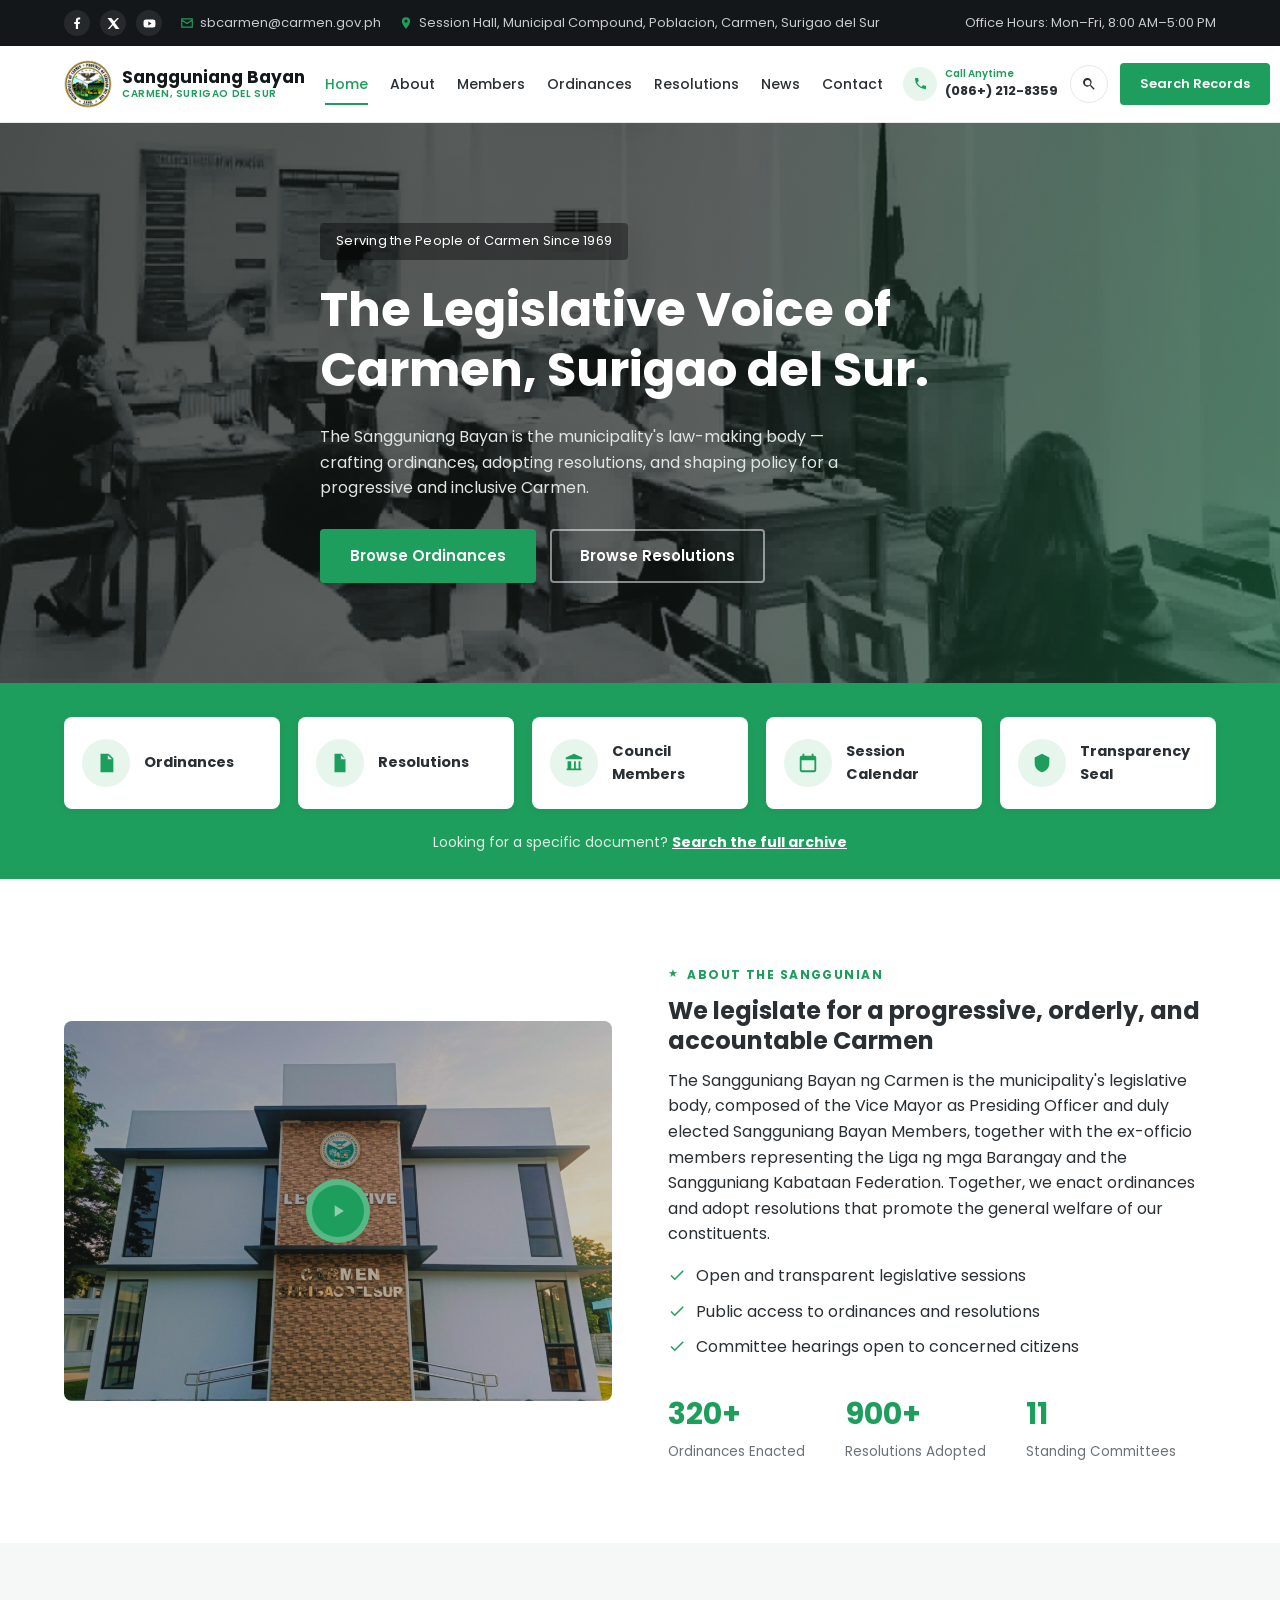
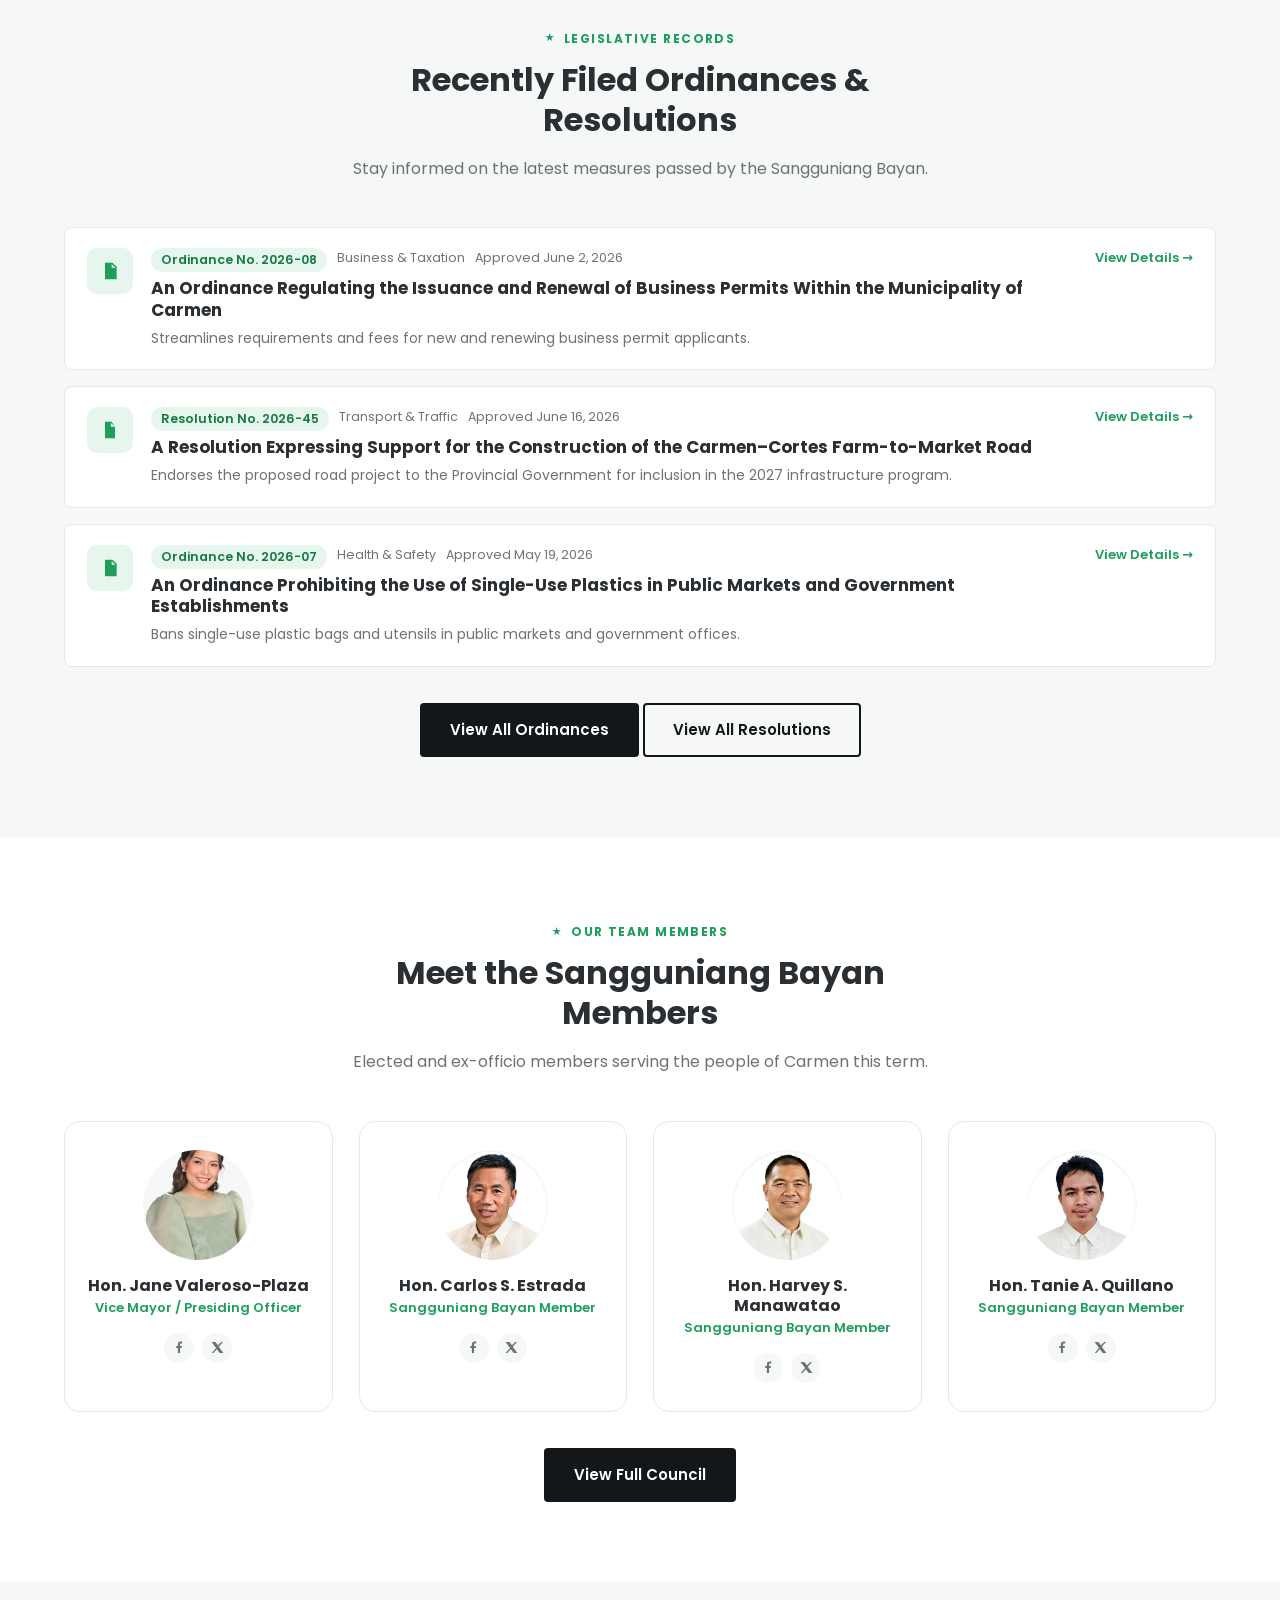
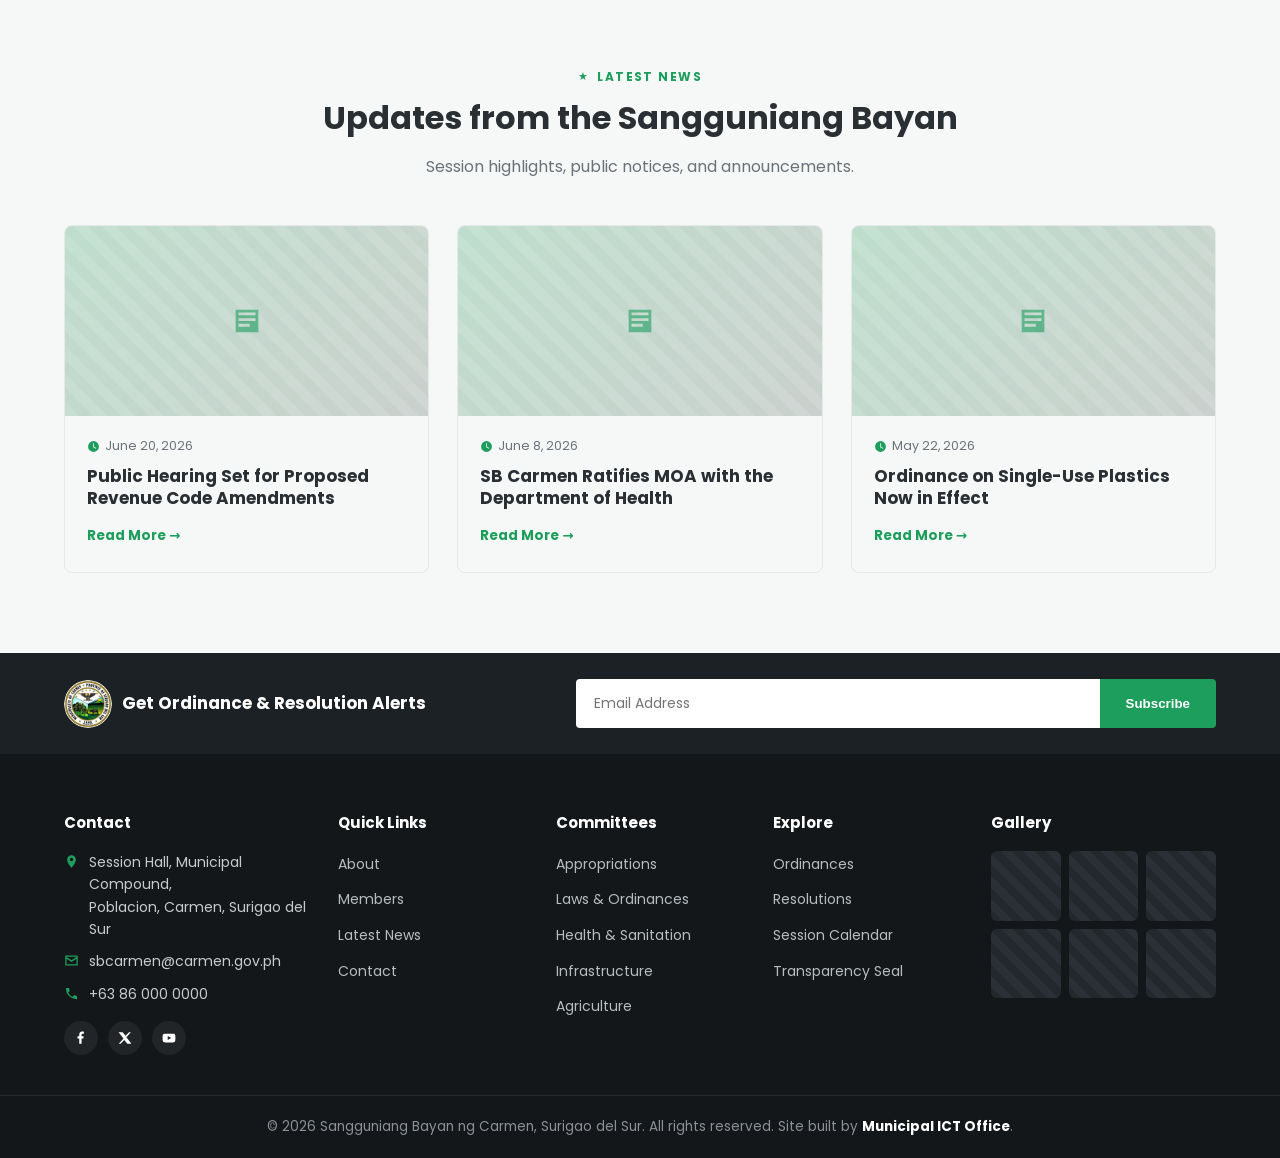
==== commit 2ec4305e: "Fix mobile nav overflow, add real member photos, import 2024 ordinances - Remove search icon on narr" ====
--- a/index.html
+++ b/index.html
@@ -201,8 +201,8 @@
     </div>
     <div class="member-grid">
       <div class="member-card">
-        <div class="avatar" style="background:#1e9e5c;">RS</div>
-        <h4>Hon. Ricardo P. Salazar</h4>
+        <div class="avatar"><img src="assets/img/members/vice-mayor-jane-valeroso-plaza.png" alt="Hon. Jane Valeroso-Plaza"></div>
+        <h4>Hon. Jane Valeroso-Plaza</h4>
         <div class="member-role">Vice Mayor / Presiding Officer</div>
         <div class="member-social">
           <a href="#"><svg viewBox="0 0 24 24"><path d="M13 22v-9h3l.5-4H13V6.5c0-1.2.3-2 2-2h2V1.1C16.6 1 15.4 1 14 1c-3 0-5 1.8-5 5.2V9H6v4h3v9h4z"/></svg></a>
@@ -210,27 +210,27 @@
         </div>
       </div>
       <div class="member-card">
-        <div class="avatar" style="background:#167a47;">MB</div>
-        <h4>Hon. Maria Elena T. Buenavista</h4>
-        <div class="member-role">SB Member — Committee on Health</div>
+        <div class="avatar"><img src="assets/img/members/member-1-carlos-estrada.webp" alt="Hon. Carlos S. Estrada"></div>
+        <h4>Hon. Carlos S. Estrada</h4>
+        <div class="member-role">Sangguniang Bayan Member</div>
         <div class="member-social">
           <a href="#"><svg viewBox="0 0 24 24"><path d="M13 22v-9h3l.5-4H13V6.5c0-1.2.3-2 2-2h2V1.1C16.6 1 15.4 1 14 1c-3 0-5 1.8-5 5.2V9H6v4h3v9h4z"/></svg></a>
           <a href="#"><svg viewBox="0 0 24 24"><path d="M18.9 2H22l-7.6 8.7L23 22h-6.9l-5.4-6.6L4.4 22H1.3l8.1-9.3L1 2h7l4.9 6z"/></svg></a>
         </div>
       </div>
       <div class="member-card">
-        <div class="avatar" style="background:#14171a;">JA</div>
-        <h4>Hon. Jonas C. Alvarado</h4>
-        <div class="member-role">SB Member — Committee on Infrastructure</div>
+        <div class="avatar"><img src="assets/img/members/member-2-harvey-manawatao.webp" alt="Hon. Harvey S. Manawatao"></div>
+        <h4>Hon. Harvey S. Manawatao</h4>
+        <div class="member-role">Sangguniang Bayan Member</div>
         <div class="member-social">
           <a href="#"><svg viewBox="0 0 24 24"><path d="M13 22v-9h3l.5-4H13V6.5c0-1.2.3-2 2-2h2V1.1C16.6 1 15.4 1 14 1c-3 0-5 1.8-5 5.2V9H6v4h3v9h4z"/></svg></a>
           <a href="#"><svg viewBox="0 0 24 24"><path d="M18.9 2H22l-7.6 8.7L23 22h-6.9l-5.4-6.6L4.4 22H1.3l8.1-9.3L1 2h7l4.9 6z"/></svg></a>
         </div>
       </div>
       <div class="member-card">
-        <div class="avatar" style="background:#1e9e5c;">SM</div>
-        <h4>Hon. Sofia D. Marquez</h4>
-        <div class="member-role">SB Member — Committee on Education</div>
+        <div class="avatar"><img src="assets/img/members/member-3-tanie-quillano.webp" alt="Hon. Tanie A. Quillano"></div>
+        <h4>Hon. Tanie A. Quillano</h4>
+        <div class="member-role">Sangguniang Bayan Member</div>
         <div class="member-social">
           <a href="#"><svg viewBox="0 0 24 24"><path d="M13 22v-9h3l.5-4H13V6.5c0-1.2.3-2 2-2h2V1.1C16.6 1 15.4 1 14 1c-3 0-5 1.8-5 5.2V9H6v4h3v9h4z"/></svg></a>
           <a href="#"><svg viewBox="0 0 24 24"><path d="M18.9 2H22l-7.6 8.7L23 22h-6.9l-5.4-6.6L4.4 22H1.3l8.1-9.3L1 2h7l4.9 6z"/></svg></a>
--- a/assets/css/style.css
+++ b/assets/css/style.css
@@ -161,7 +161,7 @@
   display: flex;
   align-items: center;
   background: linear-gradient(120deg, rgba(15,22,18,.72), rgba(15,22,18,.55)),
-              url('../img/sbhall2.jpg') center / cover no-repeat;
+              url('../img/session.jpg') center / cover no-repeat;
   color: var(--white);
   overflow: hidden;
 }
@@ -183,7 +183,7 @@
 /* Page (inner) hero */
 .page-hero {
   background: linear-gradient(120deg, rgba(15,22,18,.82), rgba(15,22,18,.72)),
-              url('../img/sbhall2.jpg') center / cover no-repeat;
+              url('../img/session.jpg') center / cover no-repeat;
   color: var(--white);
   padding: 90px 0 50px;
   text-align: center;
@@ -262,8 +262,9 @@
 .avatar {
   width: 110px; height: 110px; border-radius: 50%; margin: 0 auto 16px; overflow: hidden;
   display: flex; align-items: center; justify-content: center; color: var(--white);
-  font-weight: 700; font-size: 30px;
-}
+  font-weight: 700; font-size: 30px; background: var(--bg-soft);
+}
+.avatar img { width: 100%; height: 100%; object-fit: cover; }
 .member-card h4 { font-size: 16px; margin-bottom: 2px; }
 .member-role { color: var(--primary); font-size: 13px; font-weight: 600; margin-bottom: 14px; }
 .member-social { display: flex; justify-content: center; gap: 8px; }
@@ -337,6 +338,11 @@
 .doc-content { max-width: 780px; }
 .doc-content h2 { font-size: 19px; margin-top: 34px; }
 .doc-content p { color: var(--text); }
+.pdf-embed {
+  margin: 18px 0; border: 1px solid var(--border); border-radius: var(--radius); overflow: hidden;
+  height: 780px; background: var(--bg-soft);
+}
+.pdf-embed embed { width: 100%; height: 100%; }
 .doc-sidebar {
   background: var(--bg-soft); border-radius: var(--radius); padding: 24px; align-self: flex-start;
 }
@@ -459,6 +465,11 @@
   .hamburger { display: flex; }
 }
 
+@media (max-width: 480px) {
+  .search-toggle { display: none; }
+  .nav-actions { gap: 10px; }
+}
+
 @media (max-width: 860px) {
   .topbar { display: none; }
   .navbar .container { padding-top: 12px; padding-bottom: 12px; }
@@ -471,7 +482,7 @@
 @media (max-width: 600px) {
   .quick-grid, .member-grid, .news-grid { grid-template-columns: 1fr; }
   .footer-grid { grid-template-columns: 1fr; }
-  .hero { min-height: 460px; }
+  .hero { min-height: 0; padding: 80px 0 48px; }
   .hero h1 { font-size: 28px; }
   .doc-item { flex-direction: column; }
   .doc-actions { align-items: flex-start; flex-direction: row; }
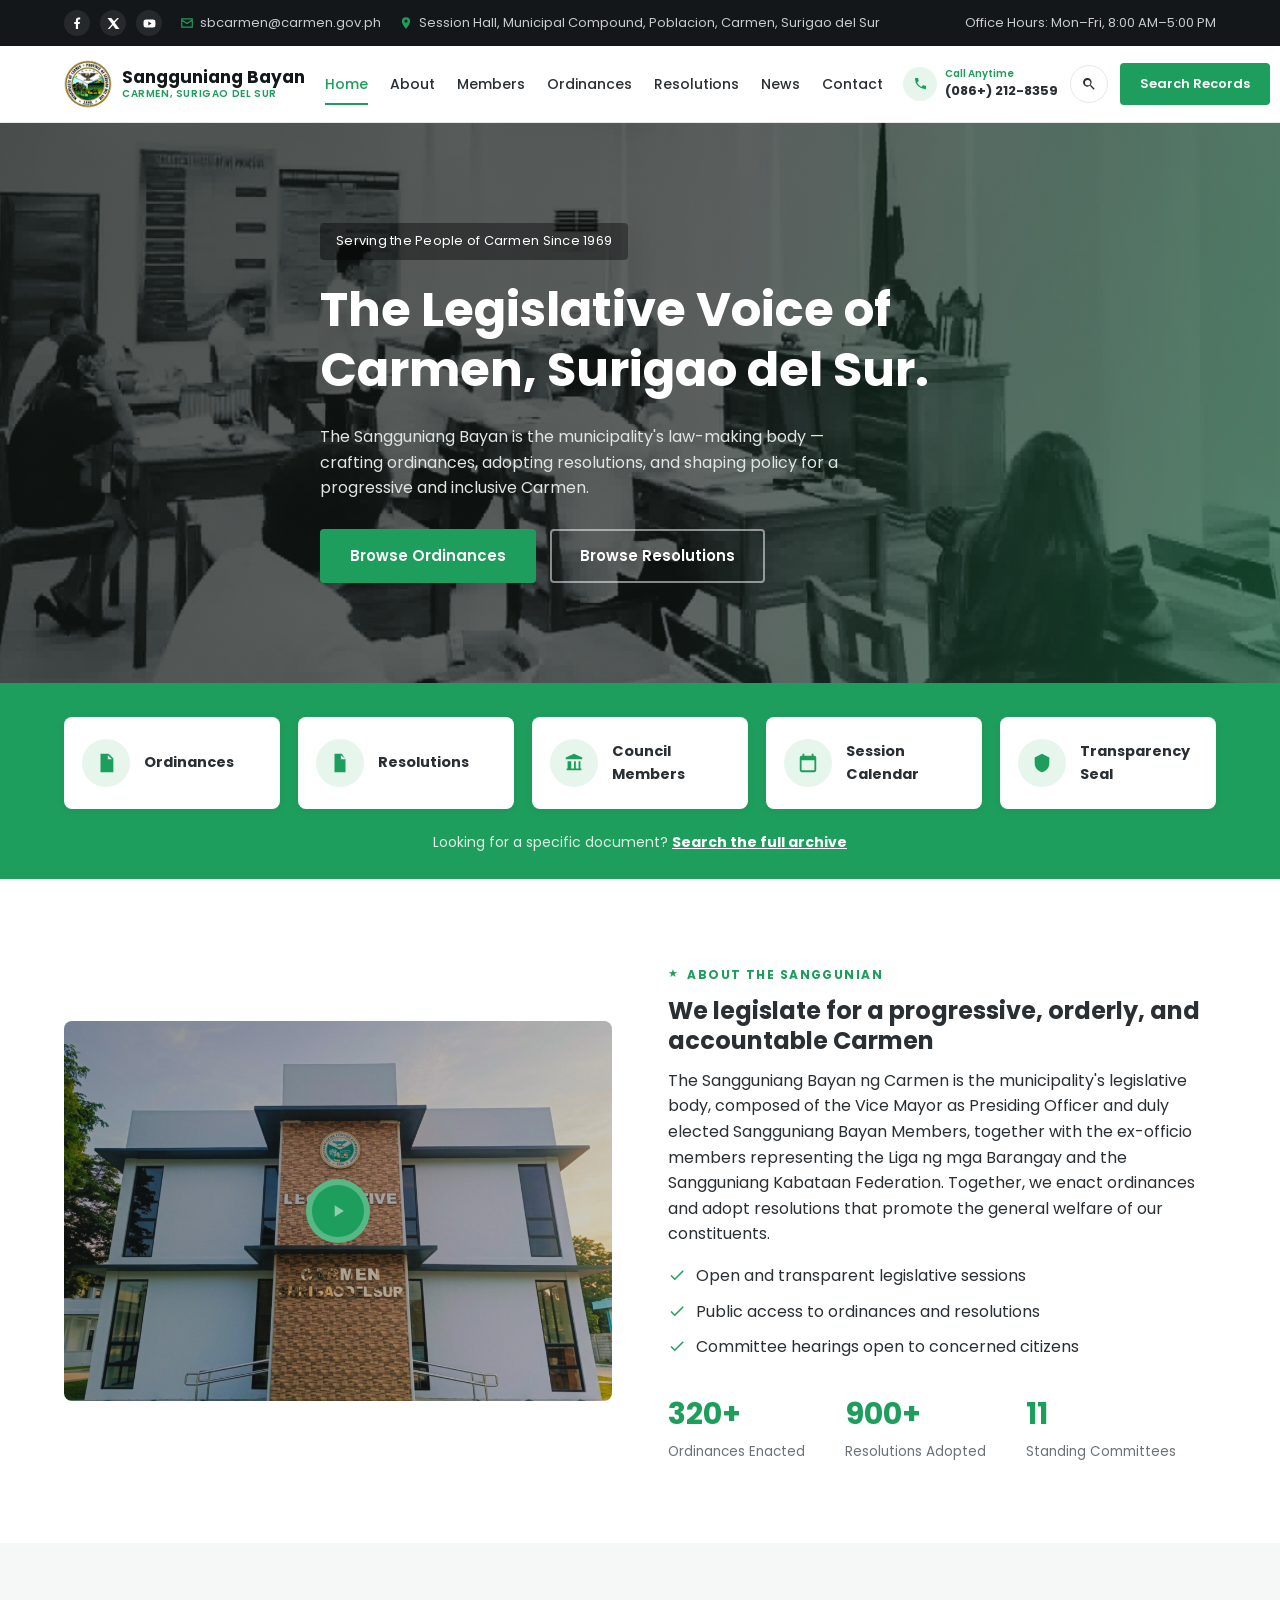
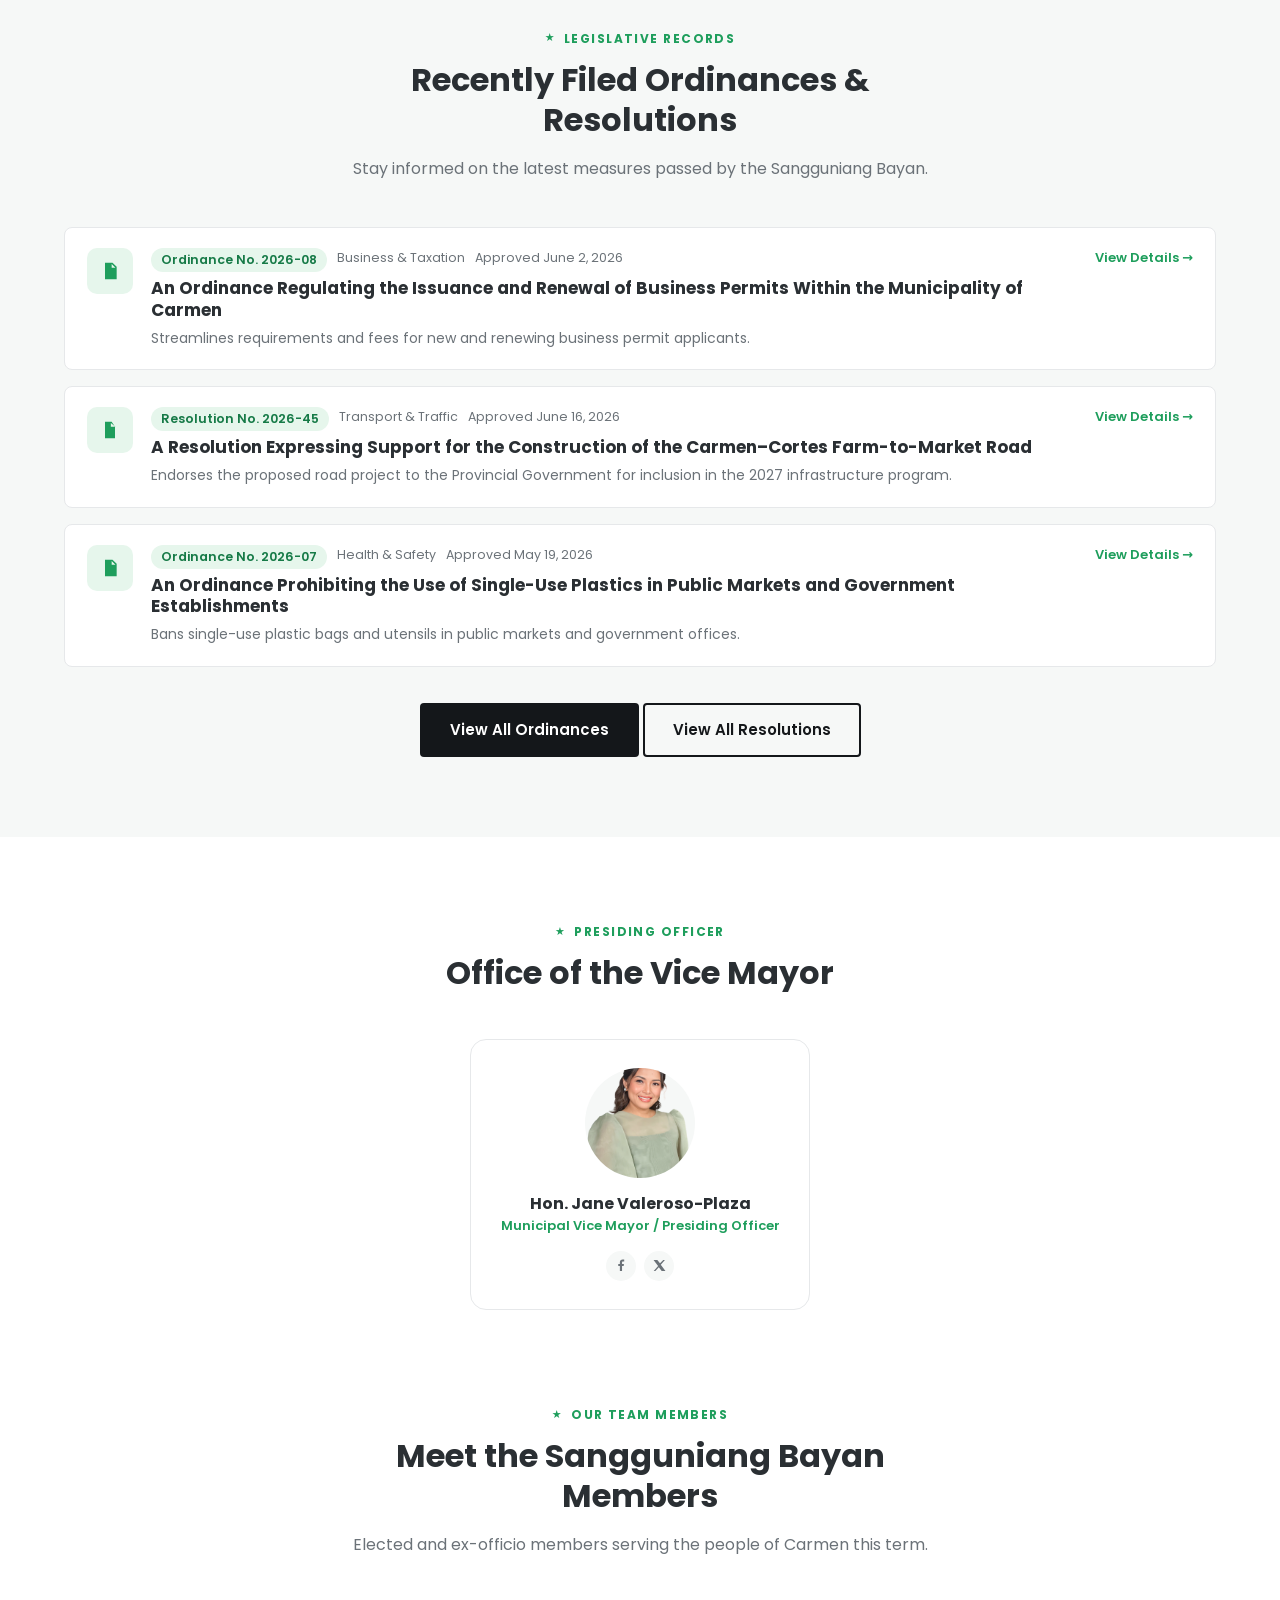
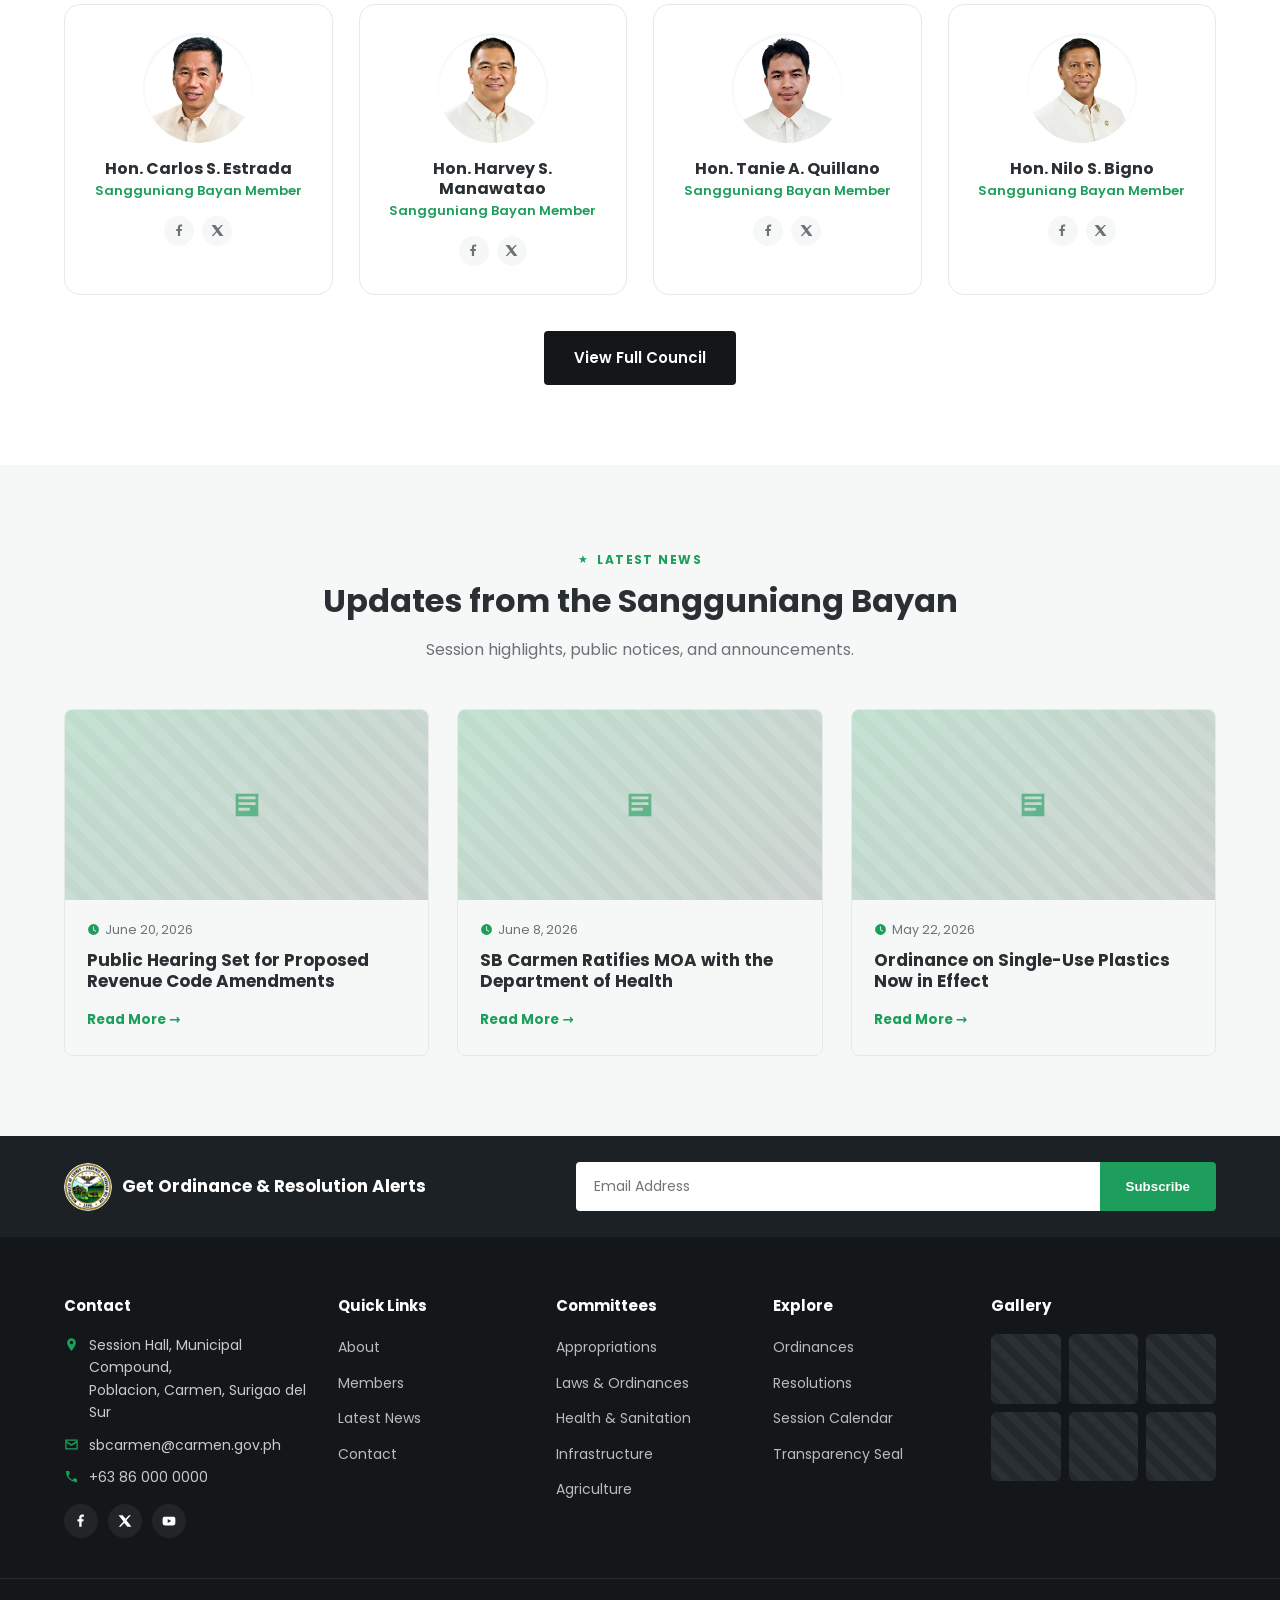
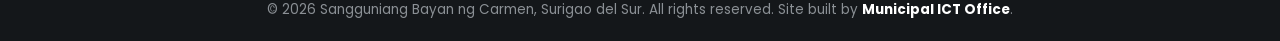
==== commit e0305fe3: "Hide Search Records button on mobile, give Vice Mayor her own homepage section The search icon alone" ====
--- a/index.html
+++ b/index.html
@@ -192,6 +192,26 @@
 </section>
 
 <!-- ===== Council members preview ===== -->
+<section class="section" style="padding-bottom:0;">
+  <div class="container">
+    <div class="section-head">
+      <div class="eyebrow">Presiding Officer</div>
+      <h2>Office of the Vice Mayor</h2>
+    </div>
+    <div class="member-grid" style="grid-template-columns:340px;justify-content:center;margin:0 auto 10px;max-width:340px;">
+      <div class="member-card">
+        <div class="avatar"><img src="assets/img/members/vice-mayor-jane-valeroso-plaza.png" alt="Hon. Jane Valeroso-Plaza"></div>
+        <h4>Hon. Jane Valeroso-Plaza</h4>
+        <div class="member-role">Municipal Vice Mayor / Presiding Officer</div>
+        <div class="member-social">
+          <a href="#"><svg viewBox="0 0 24 24"><path d="M13 22v-9h3l.5-4H13V6.5c0-1.2.3-2 2-2h2V1.1C16.6 1 15.4 1 14 1c-3 0-5 1.8-5 5.2V9H6v4h3v9h4z"/></svg></a>
+          <a href="#"><svg viewBox="0 0 24 24"><path d="M18.9 2H22l-7.6 8.7L23 22h-6.9l-5.4-6.6L4.4 22H1.3l8.1-9.3L1 2h7l4.9 6z"/></svg></a>
+        </div>
+      </div>
+    </div>
+  </div>
+</section>
+
 <section class="section">
   <div class="container">
     <div class="section-head">
@@ -201,15 +221,6 @@
     </div>
     <div class="member-grid">
       <div class="member-card">
-        <div class="avatar"><img src="assets/img/members/vice-mayor-jane-valeroso-plaza.png" alt="Hon. Jane Valeroso-Plaza"></div>
-        <h4>Hon. Jane Valeroso-Plaza</h4>
-        <div class="member-role">Vice Mayor / Presiding Officer</div>
-        <div class="member-social">
-          <a href="#"><svg viewBox="0 0 24 24"><path d="M13 22v-9h3l.5-4H13V6.5c0-1.2.3-2 2-2h2V1.1C16.6 1 15.4 1 14 1c-3 0-5 1.8-5 5.2V9H6v4h3v9h4z"/></svg></a>
-          <a href="#"><svg viewBox="0 0 24 24"><path d="M18.9 2H22l-7.6 8.7L23 22h-6.9l-5.4-6.6L4.4 22H1.3l8.1-9.3L1 2h7l4.9 6z"/></svg></a>
-        </div>
-      </div>
-      <div class="member-card">
         <div class="avatar"><img src="assets/img/members/member-1-carlos-estrada.webp" alt="Hon. Carlos S. Estrada"></div>
         <h4>Hon. Carlos S. Estrada</h4>
         <div class="member-role">Sangguniang Bayan Member</div>
@@ -230,6 +241,15 @@
       <div class="member-card">
         <div class="avatar"><img src="assets/img/members/member-3-tanie-quillano.webp" alt="Hon. Tanie A. Quillano"></div>
         <h4>Hon. Tanie A. Quillano</h4>
+        <div class="member-role">Sangguniang Bayan Member</div>
+        <div class="member-social">
+          <a href="#"><svg viewBox="0 0 24 24"><path d="M13 22v-9h3l.5-4H13V6.5c0-1.2.3-2 2-2h2V1.1C16.6 1 15.4 1 14 1c-3 0-5 1.8-5 5.2V9H6v4h3v9h4z"/></svg></a>
+          <a href="#"><svg viewBox="0 0 24 24"><path d="M18.9 2H22l-7.6 8.7L23 22h-6.9l-5.4-6.6L4.4 22H1.3l8.1-9.3L1 2h7l4.9 6z"/></svg></a>
+        </div>
+      </div>
+      <div class="member-card">
+        <div class="avatar"><img src="assets/img/members/member-4-nilo-bigno.webp" alt="Hon. Nilo S. Bigno"></div>
+        <h4>Hon. Nilo S. Bigno</h4>
         <div class="member-role">Sangguniang Bayan Member</div>
         <div class="member-social">
           <a href="#"><svg viewBox="0 0 24 24"><path d="M13 22v-9h3l.5-4H13V6.5c0-1.2.3-2 2-2h2V1.1C16.6 1 15.4 1 14 1c-3 0-5 1.8-5 5.2V9H6v4h3v9h4z"/></svg></a>
--- a/assets/css/style.css
+++ b/assets/css/style.css
@@ -465,8 +465,9 @@
   .hamburger { display: flex; }
 }
 
-@media (max-width: 480px) {
+@media (max-width: 520px) {
   .search-toggle { display: none; }
+  .nav-actions .btn { display: none; }
   .nav-actions { gap: 10px; }
 }
 
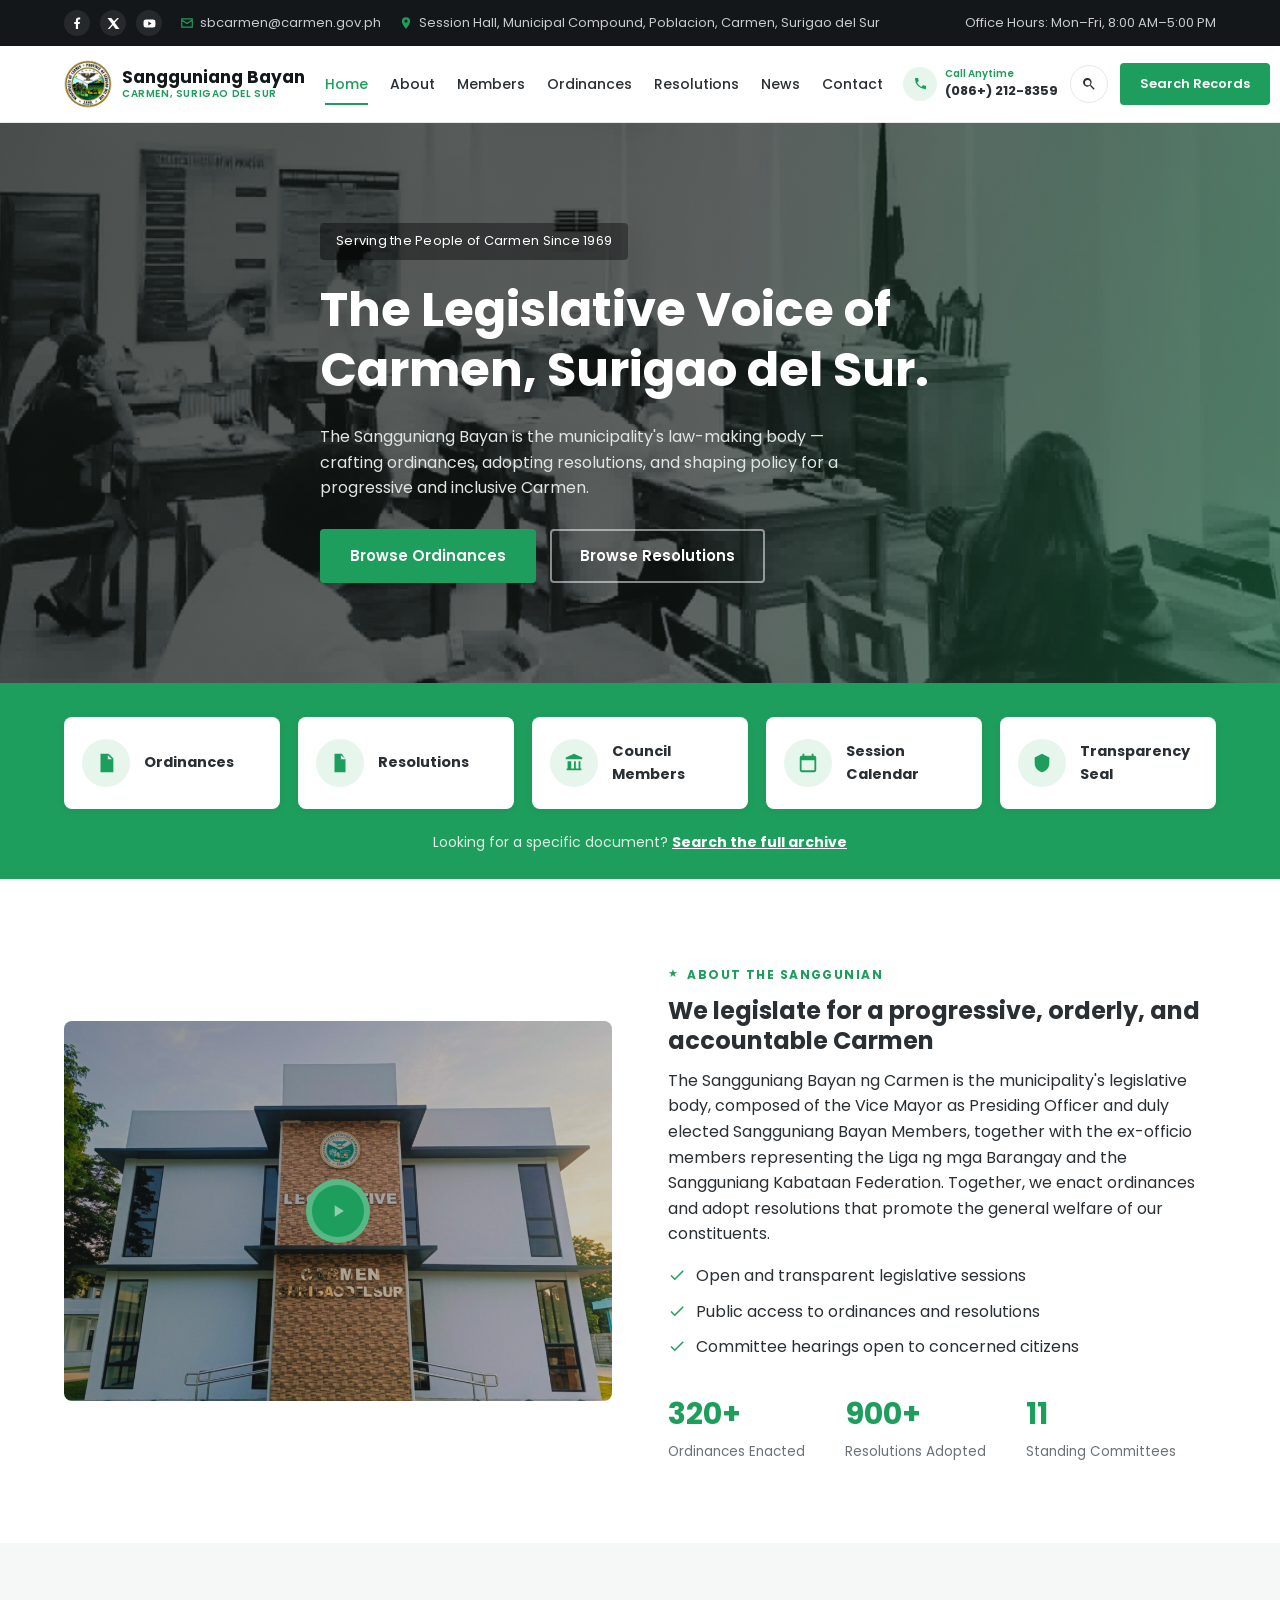
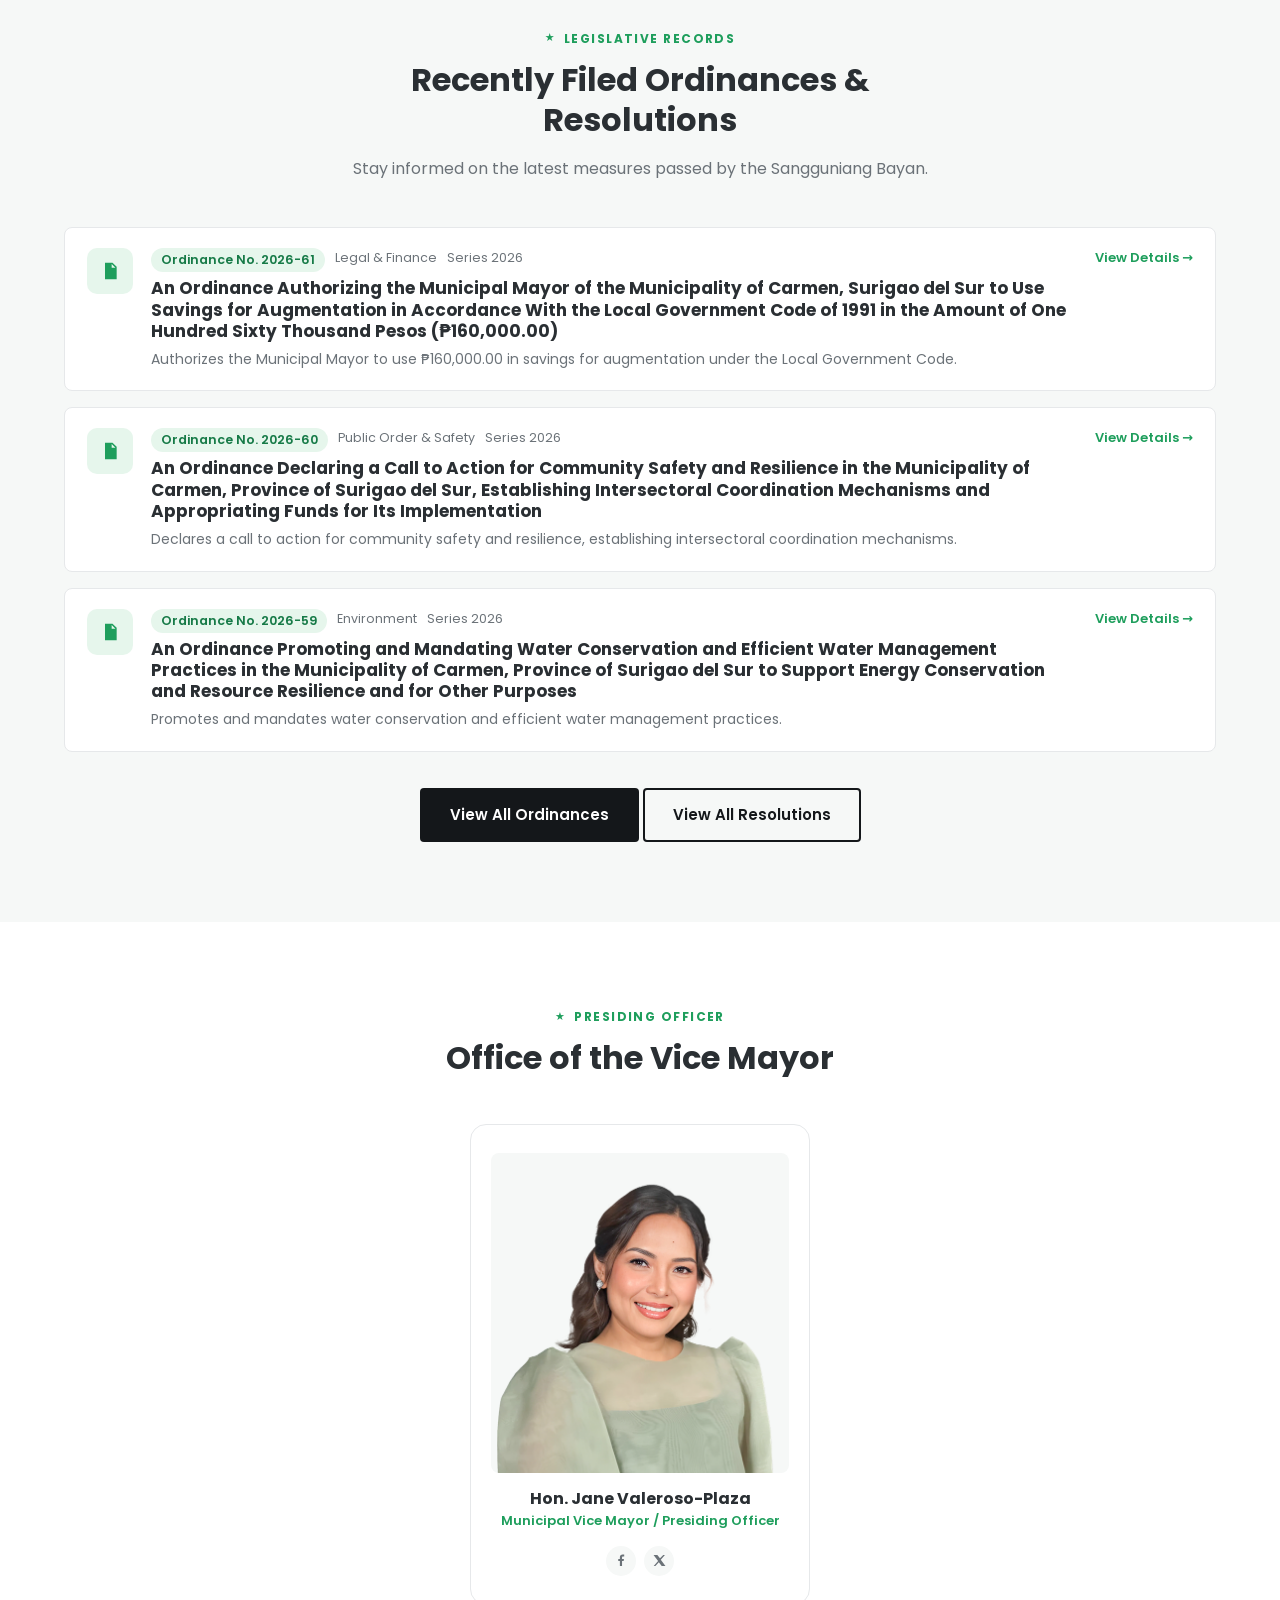
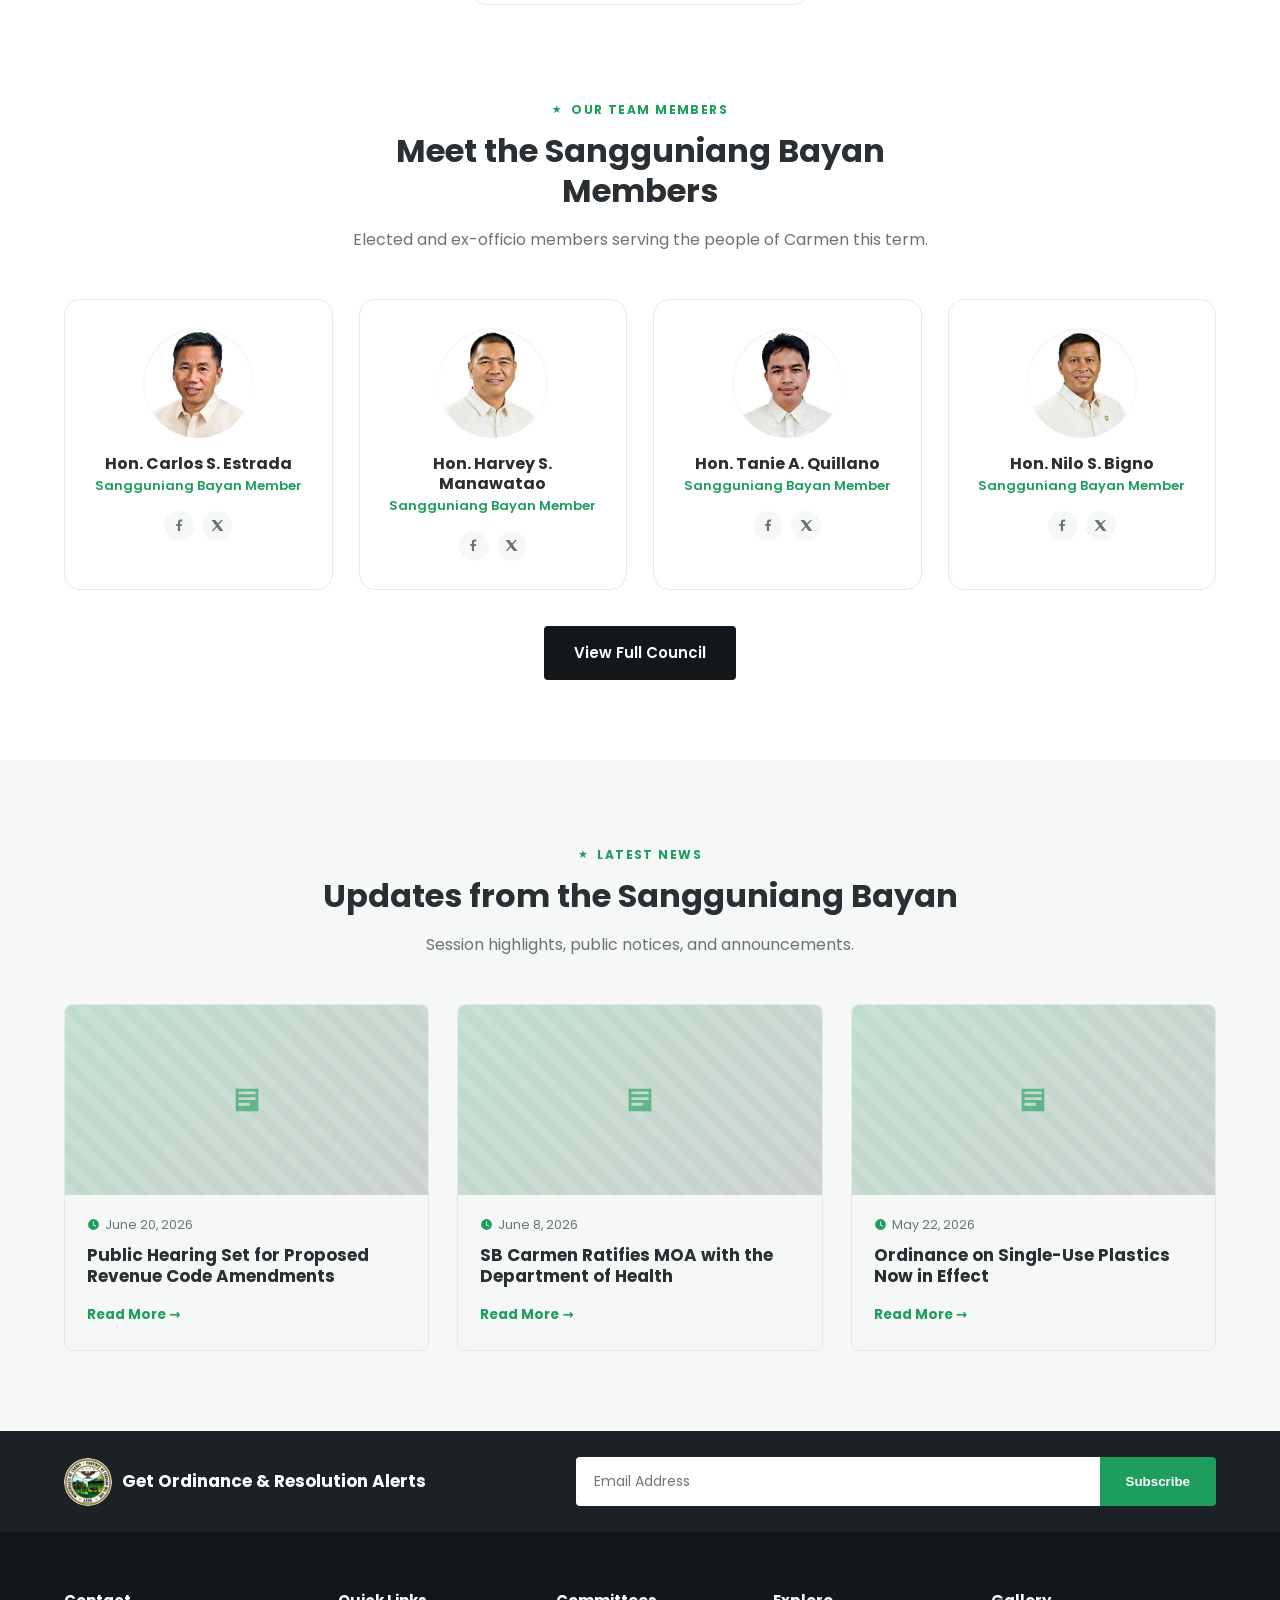
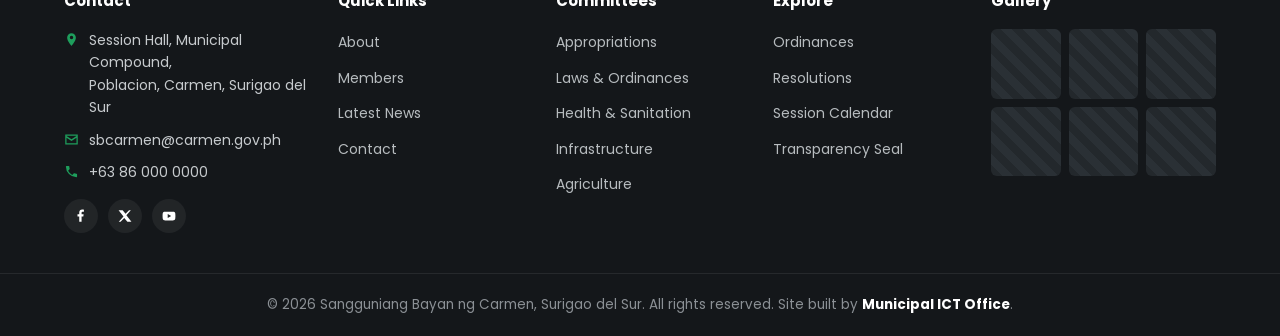
==== commit 2b176179: "Full-photo Vice Mayor card, latest-first ordinance sorting, live homepage feed, quick-link cards - V" ====
--- a/index.html
+++ b/index.html
@@ -98,18 +98,18 @@
 <section class="quick-strip">
   <div class="container">
     <div class="quick-grid">
-      <div class="quick-card">
+      <a href="ordinances.html" class="quick-card">
         <div class="quick-icon"><svg viewBox="0 0 24 24"><path d="M6 2h9l5 5v15H6V2zm8 1.5V8h4.5L14 3.5z"/></svg></div>
         <div><strong>Ordinances</strong></div>
-      </div>
-      <div class="quick-card">
+      </a>
+      <a href="resolutions.html" class="quick-card">
         <div class="quick-icon"><svg viewBox="0 0 24 24"><path d="M14 2H6v20h12V8zm-1 1.5L18.5 8H13z"/></svg></div>
         <div><strong>Resolutions</strong></div>
-      </div>
-      <div class="quick-card">
+      </a>
+      <a href="members.html" class="quick-card">
         <div class="quick-icon"><svg viewBox="0 0 24 24"><path d="M12 2 3 6v2h18V6zM5 10v8H4v2h16v-2h-1v-8h-2v8h-3v-8h-2v8h-3v-8H5z"/></svg></div>
         <div><strong>Council Members</strong></div>
-      </div>
+      </a>
       <div class="quick-card">
         <div class="quick-icon"><svg viewBox="0 0 24 24"><path d="M19 4h-1V2h-2v2H8V2H6v2H5a2 2 0 0 0-2 2v14a2 2 0 0 0 2 2h14a2 2 0 0 0 2-2V6a2 2 0 0 0-2-2zm0 16H5V9h14z"/></svg></div>
         <div><strong>Session Calendar</strong></div>
@@ -155,35 +155,7 @@
       <h2>Recently Filed Ordinances &amp; Resolutions</h2>
       <p>Stay informed on the latest measures passed by the Sangguniang Bayan.</p>
     </div>
-    <div class="doc-list">
-      <div class="doc-item">
-        <div class="doc-icon"><svg viewBox="0 0 24 24"><path d="M6 2h9l5 5v15H6V2zm8 1.5V8h4.5L14 3.5z"/></svg></div>
-        <div class="doc-body">
-          <div class="doc-meta"><span class="tag">Ordinance No. 2026-08</span><span>Business &amp; Taxation</span><span>Approved June 2, 2026</span></div>
-          <h3><a href="ordinance-detail.html?id=ord-2026-08">An Ordinance Regulating the Issuance and Renewal of Business Permits Within the Municipality of Carmen</a></h3>
-          <p class="doc-excerpt">Streamlines requirements and fees for new and renewing business permit applicants.</p>
-        </div>
-        <div class="doc-actions"><a href="ordinance-detail.html?id=ord-2026-08">View Details →</a></div>
-      </div>
-      <div class="doc-item">
-        <div class="doc-icon"><svg viewBox="0 0 24 24"><path d="M14 2H6v20h12V8zm-1 1.5L18.5 8H13z"/></svg></div>
-        <div class="doc-body">
-          <div class="doc-meta"><span class="tag">Resolution No. 2026-45</span><span>Transport &amp; Traffic</span><span>Approved June 16, 2026</span></div>
-          <h3><a href="resolution-detail.html?id=res-2026-45">A Resolution Expressing Support for the Construction of the Carmen–Cortes Farm-to-Market Road</a></h3>
-          <p class="doc-excerpt">Endorses the proposed road project to the Provincial Government for inclusion in the 2027 infrastructure program.</p>
-        </div>
-        <div class="doc-actions"><a href="resolution-detail.html?id=res-2026-45">View Details →</a></div>
-      </div>
-      <div class="doc-item">
-        <div class="doc-icon"><svg viewBox="0 0 24 24"><path d="M6 2h9l5 5v15H6V2zm8 1.5V8h4.5L14 3.5z"/></svg></div>
-        <div class="doc-body">
-          <div class="doc-meta"><span class="tag">Ordinance No. 2026-07</span><span>Health &amp; Safety</span><span>Approved May 19, 2026</span></div>
-          <h3><a href="ordinance-detail.html?id=ord-2026-07">An Ordinance Prohibiting the Use of Single-Use Plastics in Public Markets and Government Establishments</a></h3>
-          <p class="doc-excerpt">Bans single-use plastic bags and utensils in public markets and government offices.</p>
-        </div>
-        <div class="doc-actions"><a href="ordinance-detail.html?id=ord-2026-07">View Details →</a></div>
-      </div>
-    </div>
+    <div class="doc-list" id="home-doc-list"></div>
     <div class="text-center" style="margin-top:36px;">
       <a href="ordinances.html" class="btn btn-dark">View All Ordinances</a>
       <a href="resolutions.html" class="btn btn-outline" style="color:#14171a;border-color:#14171a;">View All Resolutions</a>
@@ -200,7 +172,7 @@
     </div>
     <div class="member-grid" style="grid-template-columns:340px;justify-content:center;margin:0 auto 10px;max-width:340px;">
       <div class="member-card">
-        <div class="avatar"><img src="assets/img/members/vice-mayor-jane-valeroso-plaza.png" alt="Hon. Jane Valeroso-Plaza"></div>
+        <div class="avatar avatar-full"><img src="assets/img/members/vice-mayor-jane-valeroso-plaza.png" alt="Hon. Jane Valeroso-Plaza"></div>
         <h4>Hon. Jane Valeroso-Plaza</h4>
         <div class="member-role">Municipal Vice Mayor / Presiding Officer</div>
         <div class="member-social">
@@ -375,6 +347,8 @@
 
 <button class="back-to-top" aria-label="Back to top"><svg viewBox="0 0 24 24"><path d="M12 5 4 13l1.4 1.4L11 8.8V19h2V8.8l5.6 5.6L20 13z"/></svg></button>
 
+<script src="assets/js/documents-data.js"></script>
+<script src="assets/js/home-recent.js"></script>
 <script src="assets/js/main.js"></script>
 </body>
 </html>
--- a/assets/css/style.css
+++ b/assets/css/style.css
@@ -265,6 +265,10 @@
   font-weight: 700; font-size: 30px; background: var(--bg-soft);
 }
 .avatar img { width: 100%; height: 100%; object-fit: cover; }
+.avatar-full {
+  width: 100%; height: 320px; border-radius: var(--radius);
+}
+.avatar-full img { object-fit: cover; object-position: top; }
 .member-card h4 { font-size: 16px; margin-bottom: 2px; }
 .member-role { color: var(--primary); font-size: 13px; font-weight: 600; margin-bottom: 14px; }
 .member-social { display: flex; justify-content: center; gap: 8px; }
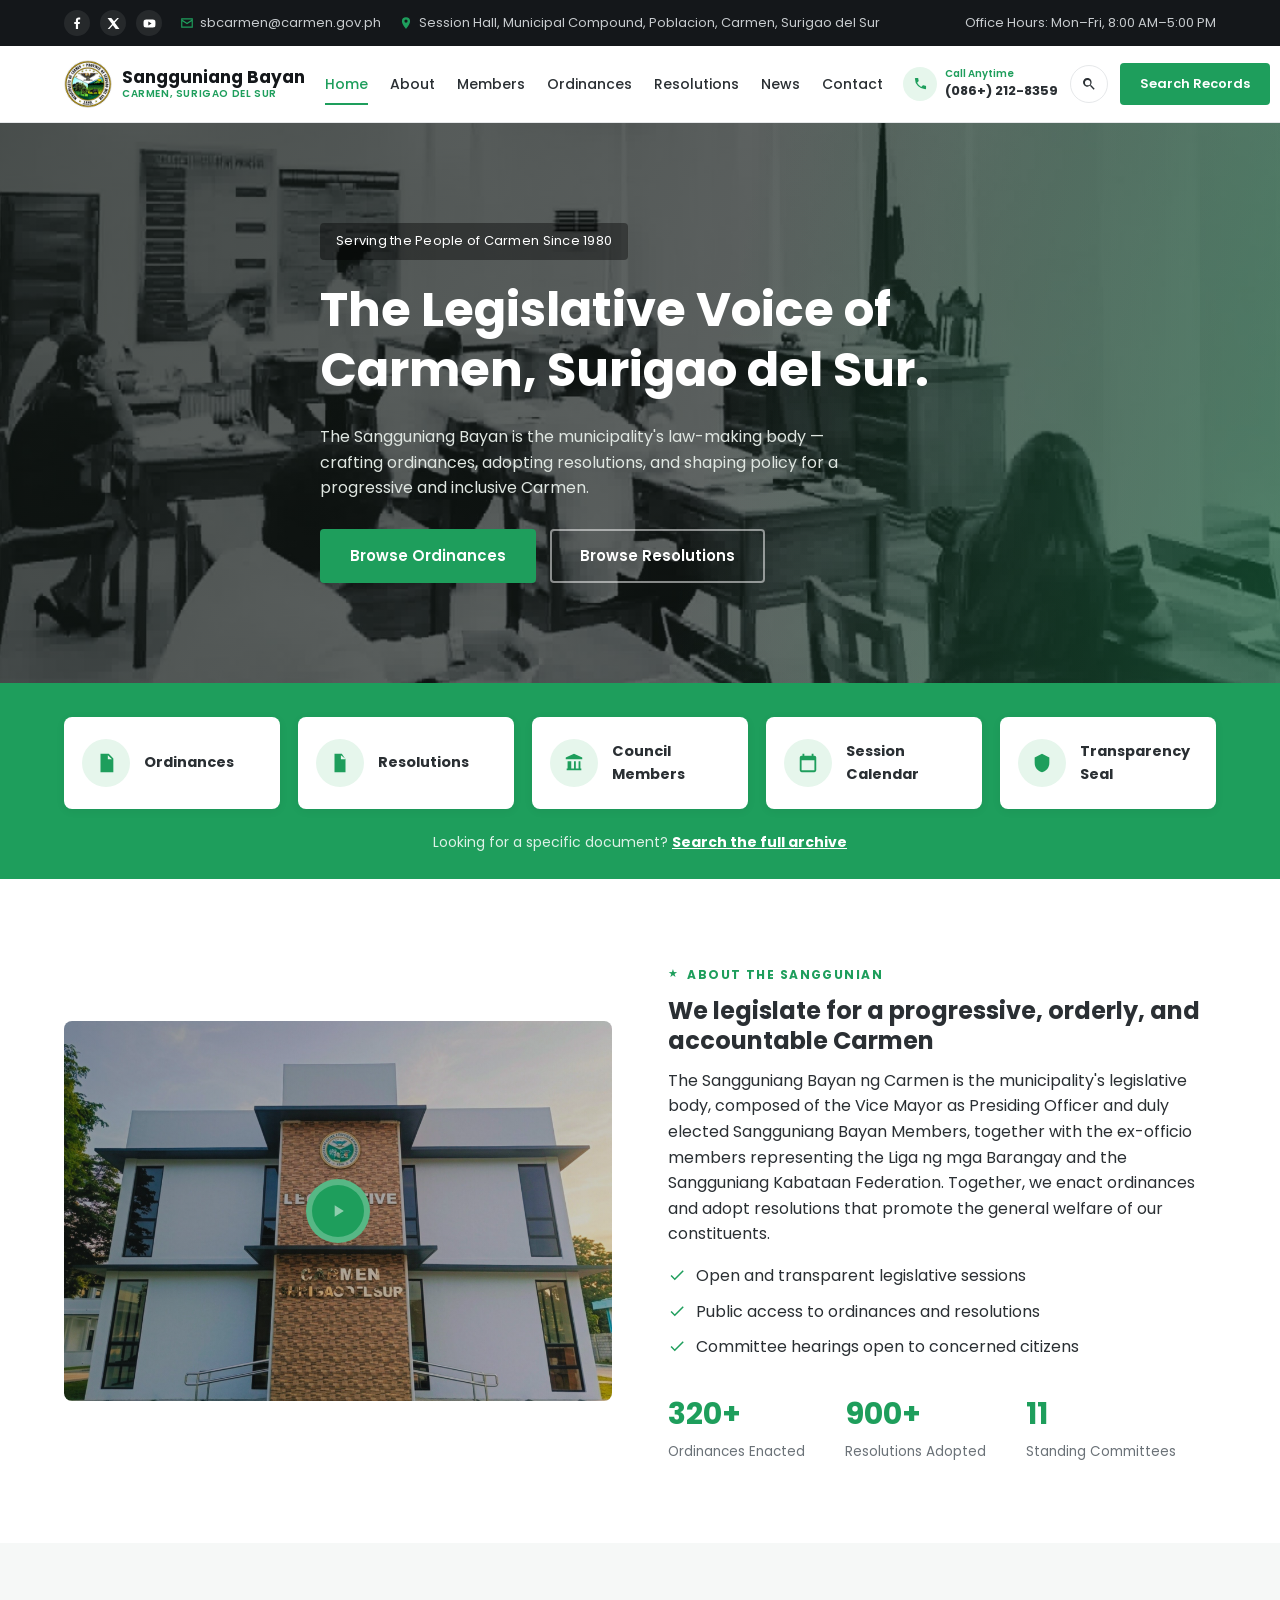
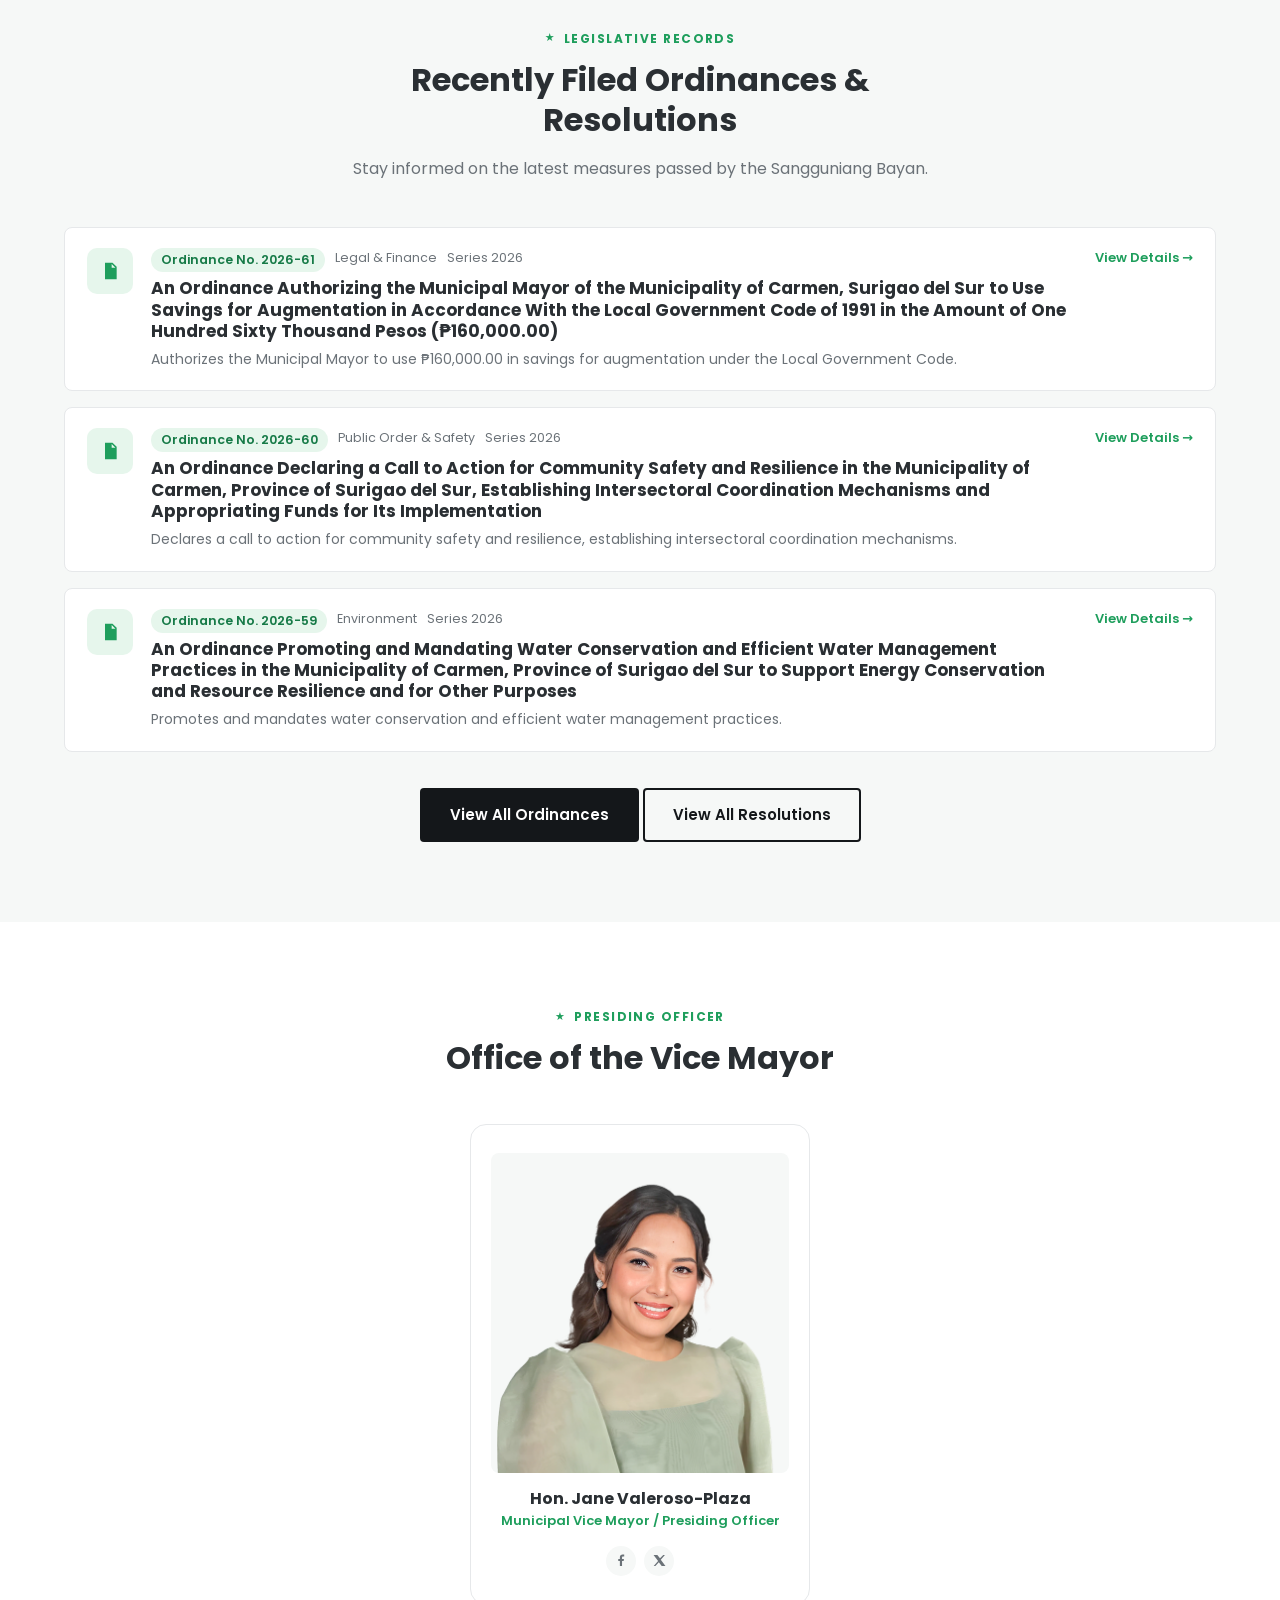
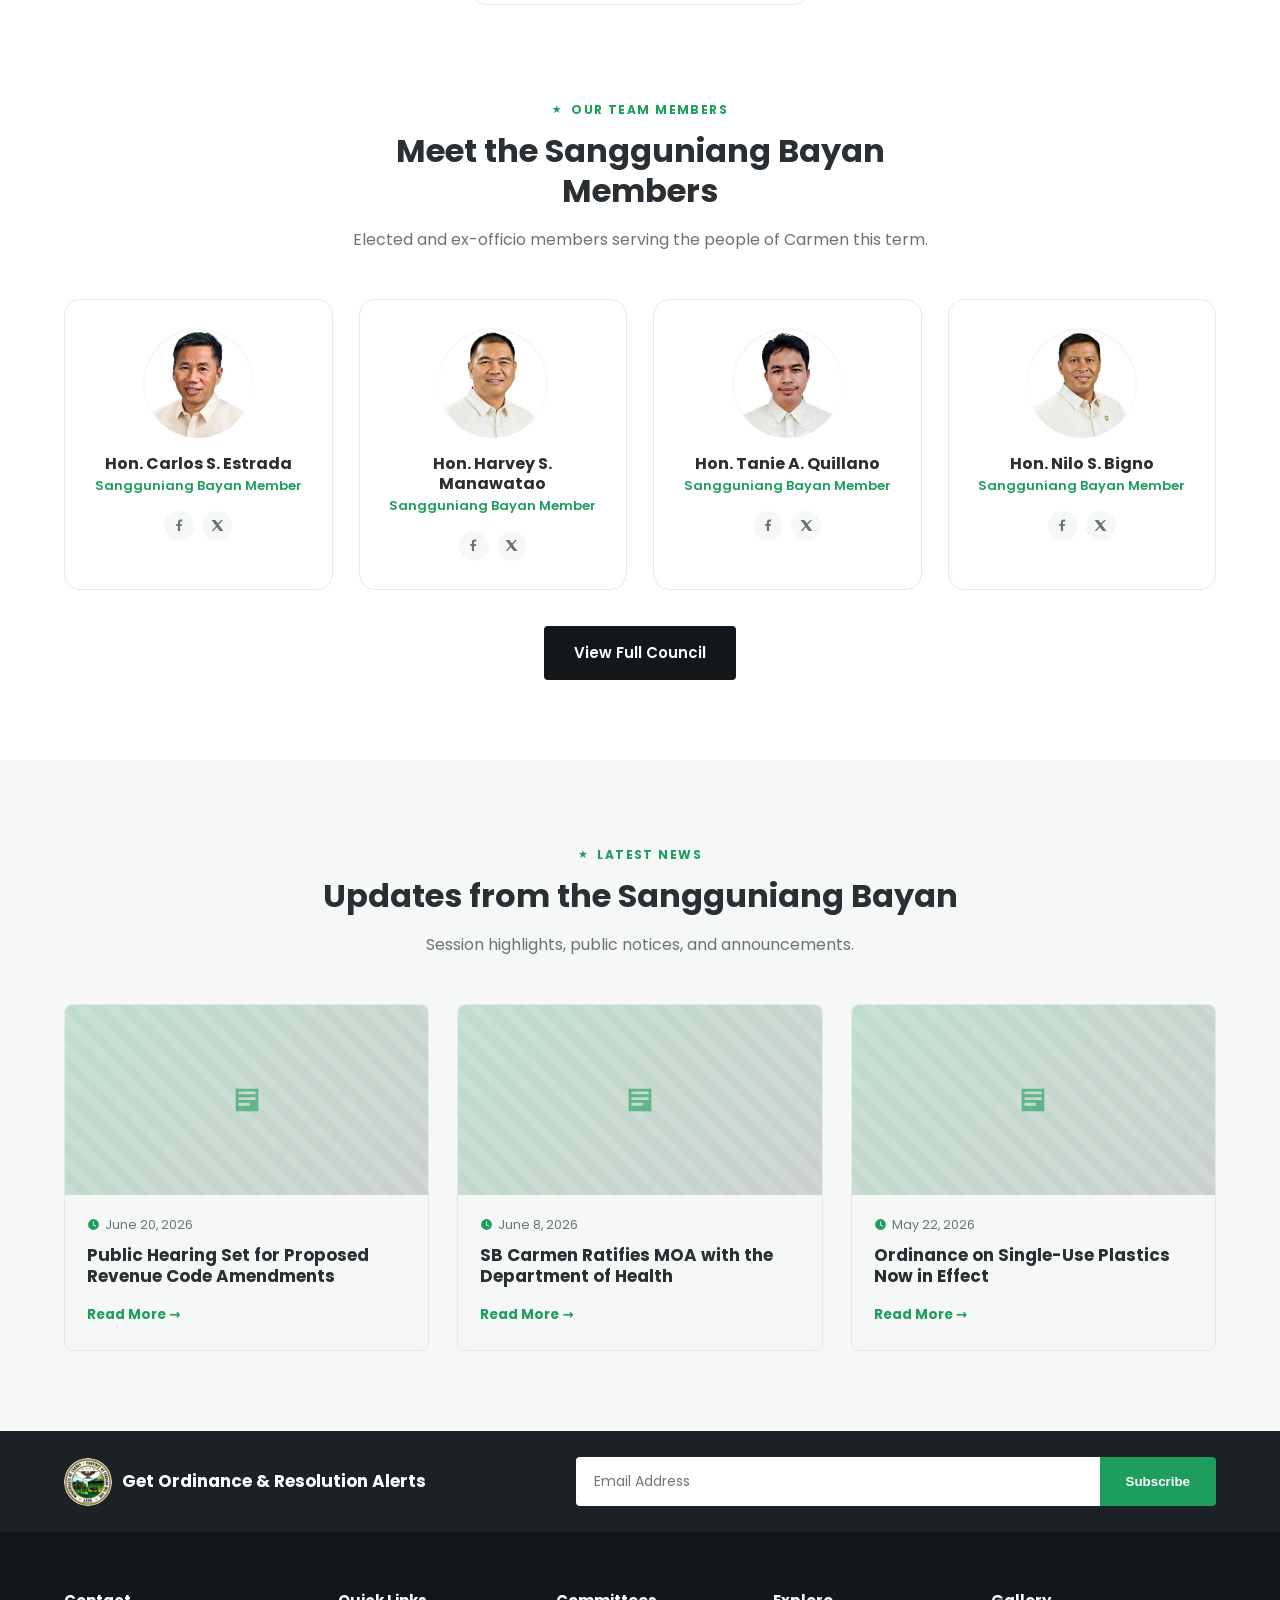
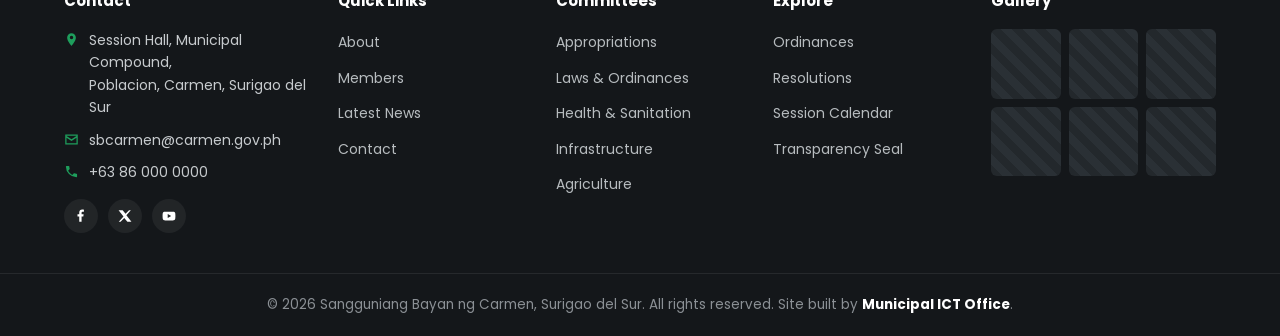
==== commit c062e2f7: "Revert Ordinances to card layout, keep pagination; fix founding year - Ordinances list uses the same" ====
--- a/index.html
+++ b/index.html
@@ -84,7 +84,7 @@
 <!-- ===== Hero ===== -->
 <section class="hero">
   <div class="container">
-    <div class="hero-tag">Serving the People of Carmen Since 1969</div>
+    <div class="hero-tag">Serving the People of Carmen Since 1980</div>
     <h1>The Legislative Voice of Carmen, Surigao del Sur.</h1>
     <p class="lead">The Sangguniang Bayan is the municipality's law-making body — crafting ordinances, adopting resolutions, and shaping policy for a progressive and inclusive Carmen.</p>
     <div class="hero-actions">
--- a/assets/css/style.css
+++ b/assets/css/style.css
@@ -324,9 +324,9 @@
 .doc-actions a:hover { text-decoration: underline; }
 .no-results { text-align: center; padding: 60px 20px; color: var(--text-muted); }
 
-.pagination { display: flex; justify-content: center; gap: 8px; margin-top: 40px; }
+.pagination { display: flex; justify-content: center; flex-wrap: wrap; gap: 8px; margin-top: 40px; }
 .pagination a, .pagination span {
-  width: 38px; height: 38px; border-radius: 6px; border: 1px solid var(--border);
+  min-width: 38px; height: 38px; padding: 0 12px; border-radius: 6px; border: 1px solid var(--border);
   display: flex; align-items: center; justify-content: center; font-size: 14px; font-weight: 600;
 }
 .pagination a:hover { border-color: var(--primary); color: var(--primary); }
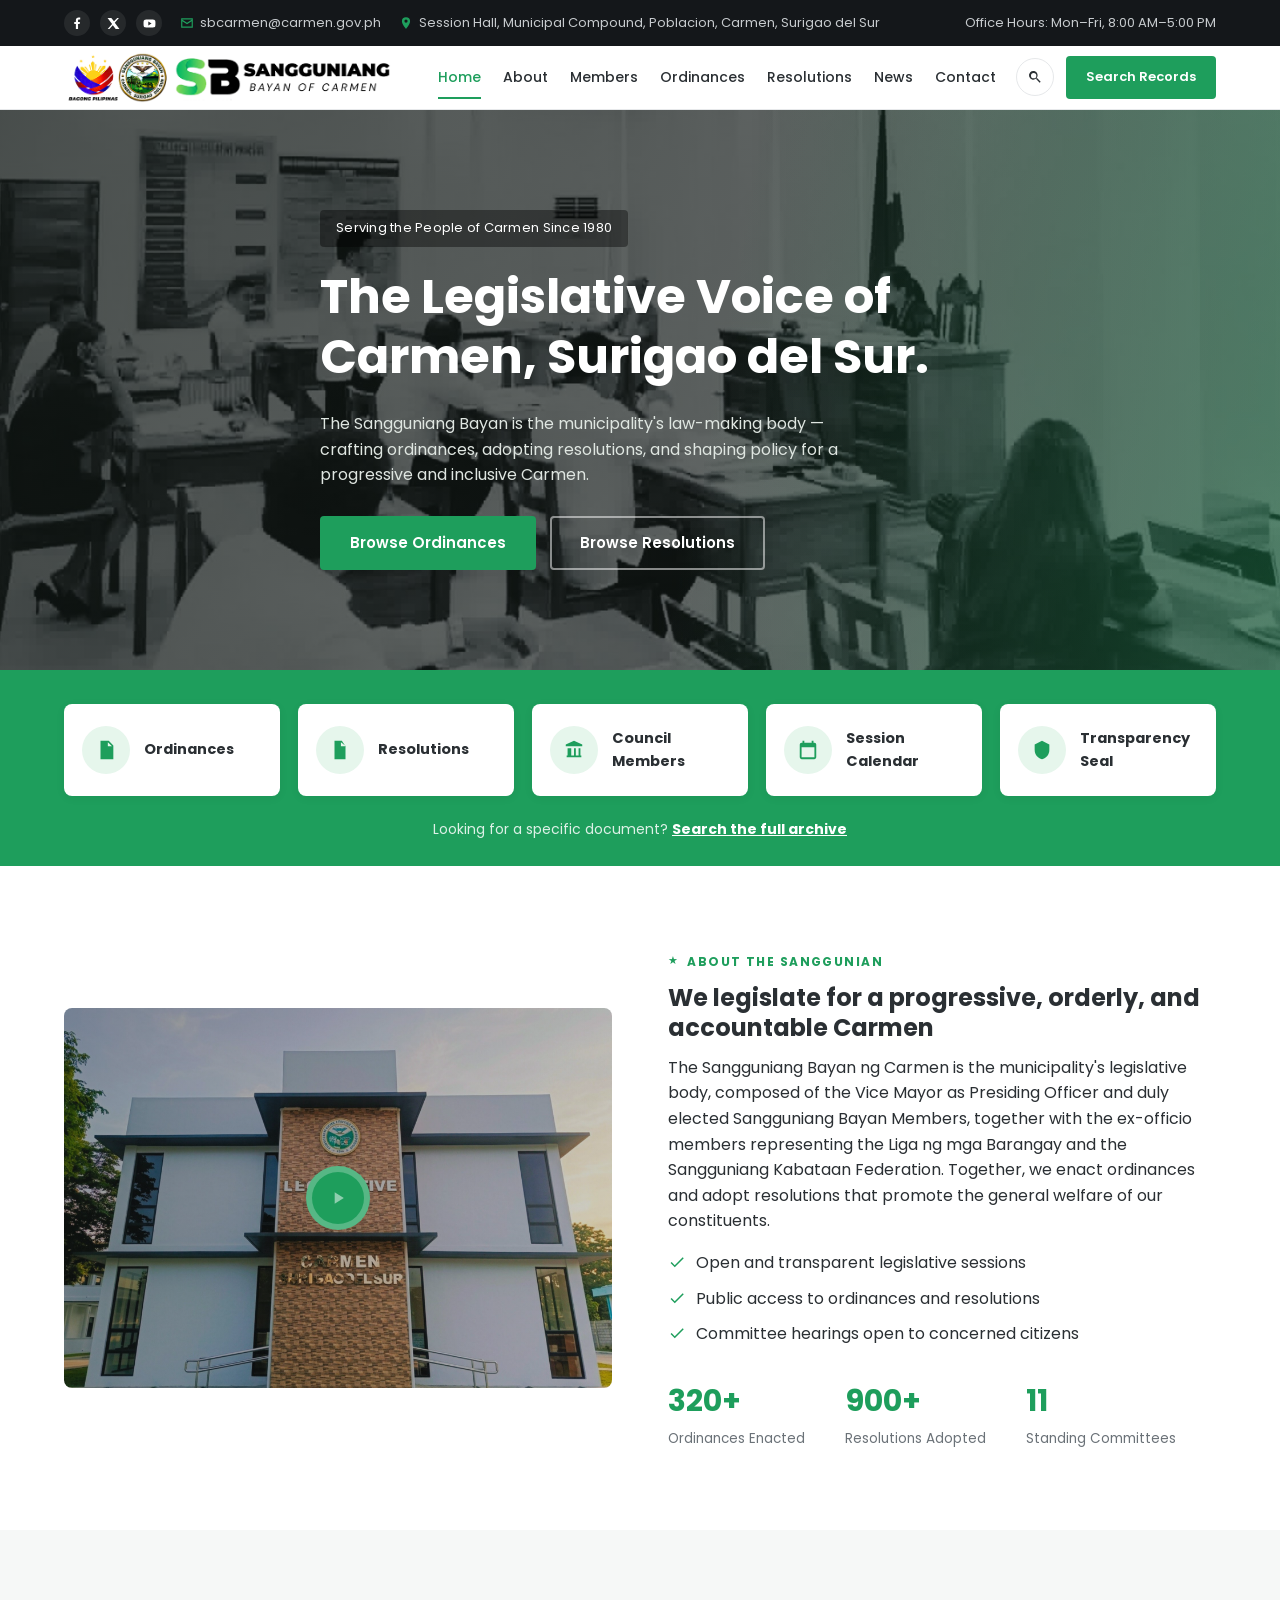
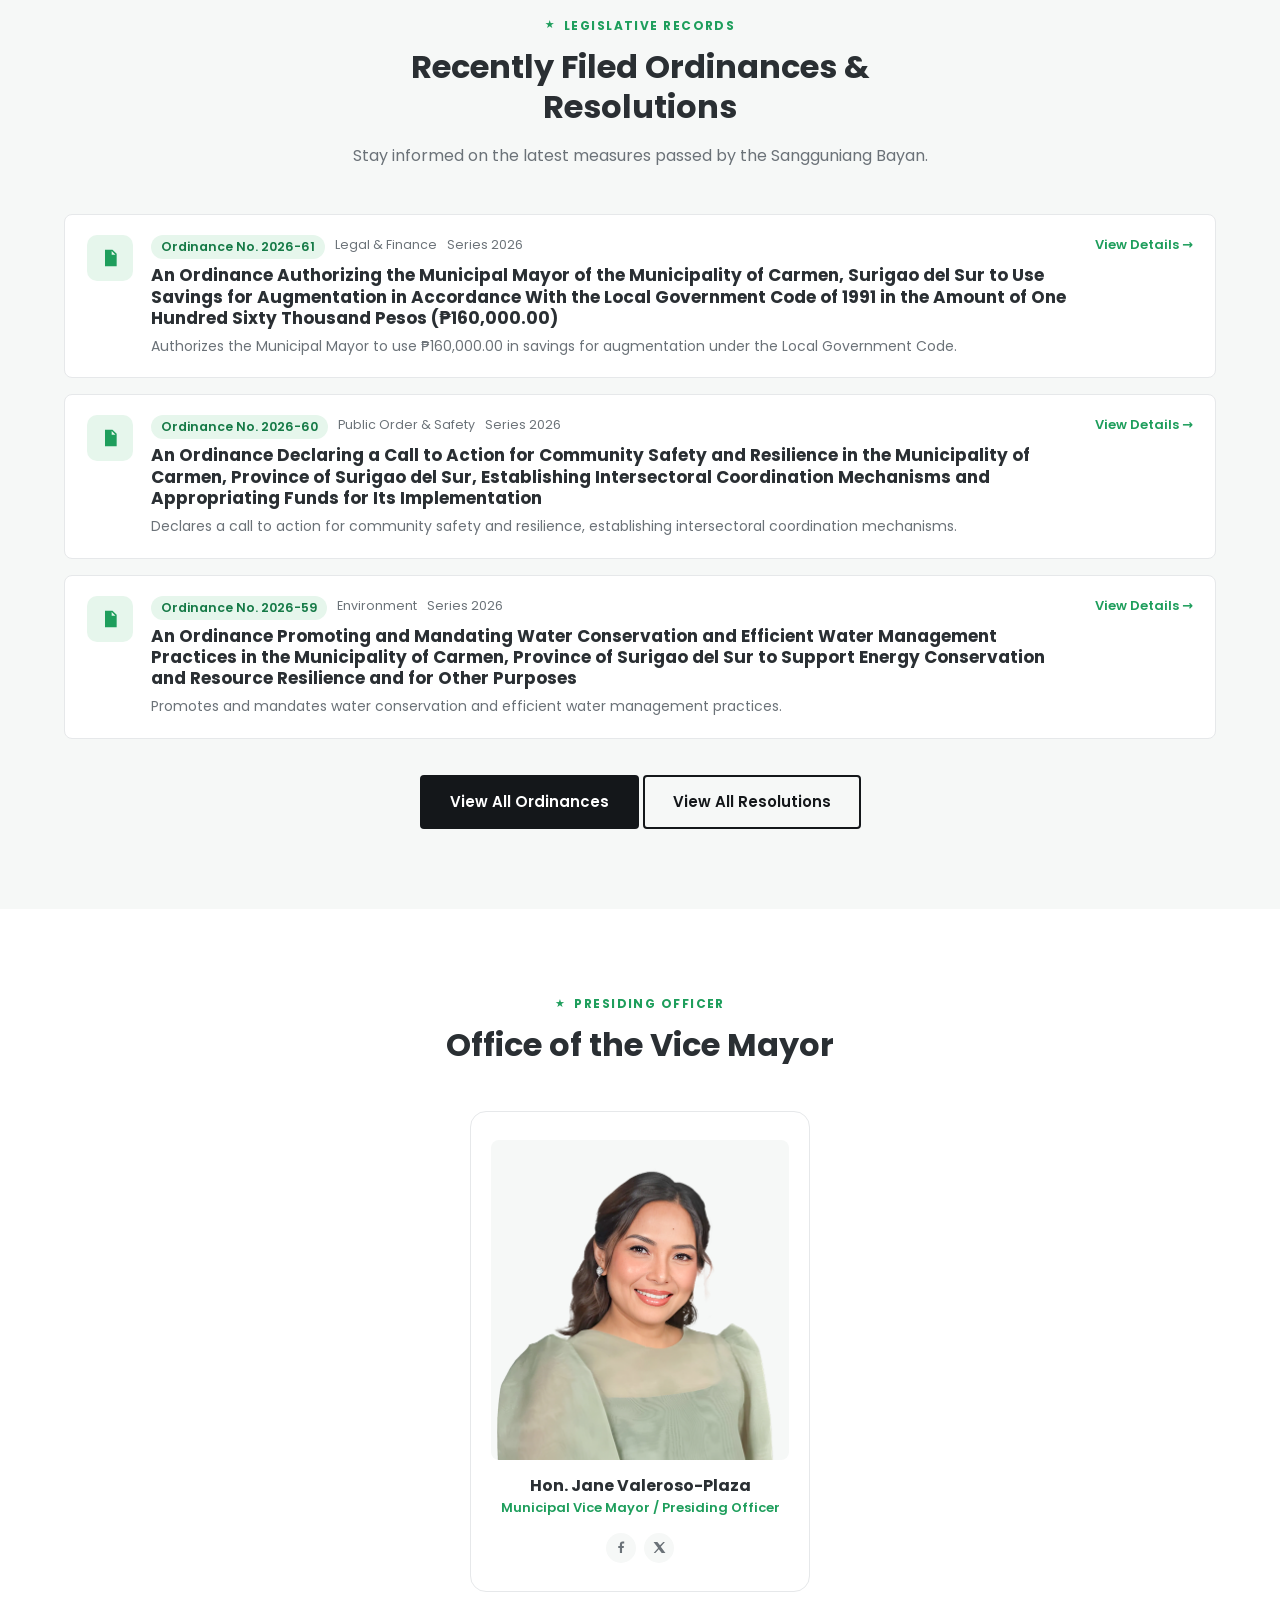
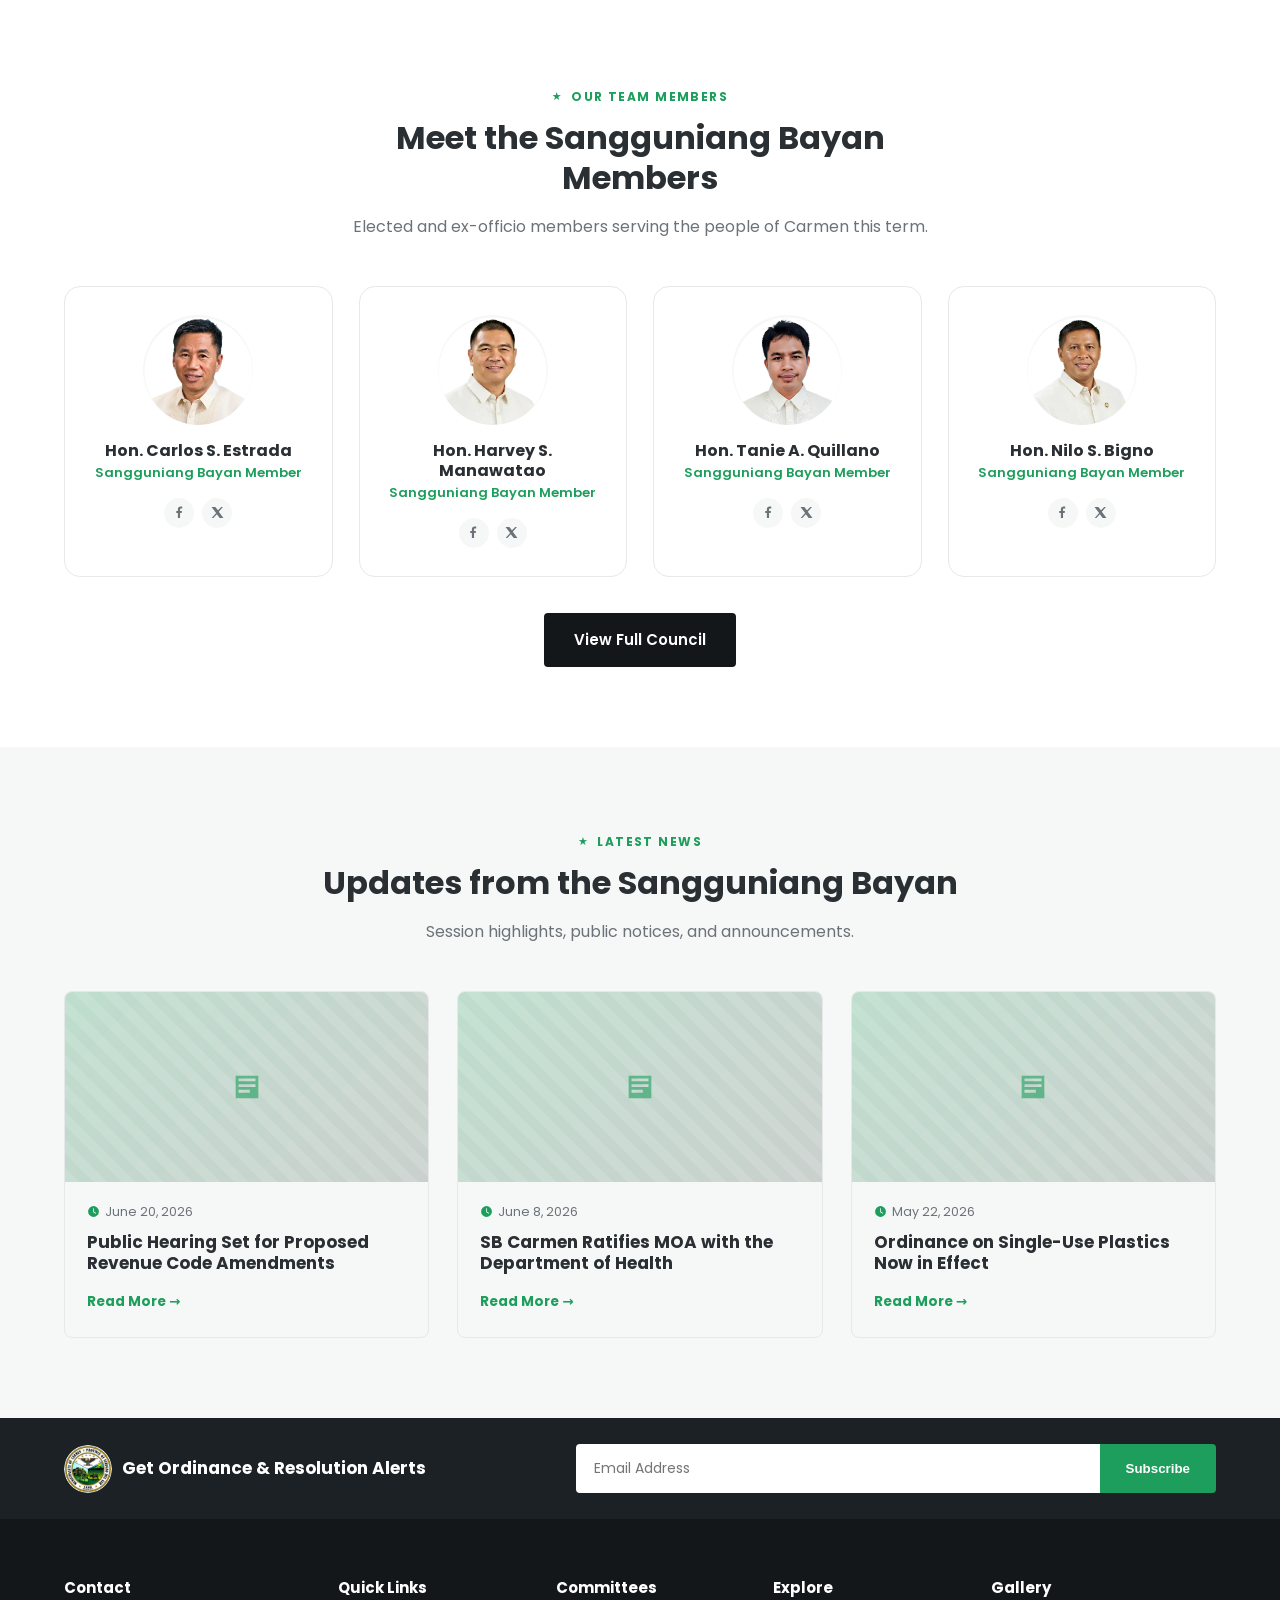
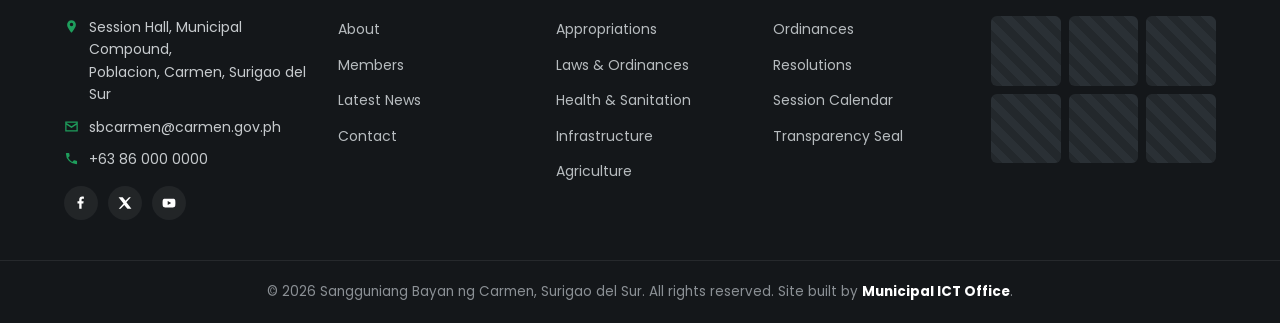
==== commit 80af1de5: "Replace header logo with SB seal, restore Carmen seal in footer Swap the header brand image from the" ====
--- a/index.html
+++ b/index.html
@@ -33,11 +33,7 @@
 <header class="navbar">
   <div class="container">
     <a href="index.html" class="brand">
-      <img src="assets/img/carmen-seal.png" alt="Official Seal of the Municipality of Carmen" class="brand-seal">
-      <span class="brand-text">
-        <strong>Sangguniang Bayan</strong>
-        <span>Carmen, Surigao del Sur</span>
-      </span>
+      <img src="assets/img/sb-seal2.png" alt="Official Seal of the Municipality of Carmen" class="brand-seal">
     </a>
 
     <nav class="nav-links">
@@ -51,13 +47,6 @@
     </nav>
 
     <div class="nav-actions">
-      <div class="nav-call">
-        <span class="icon-circle"><svg viewBox="0 0 24 24"><path d="M6.6 10.8a15 15 0 0 0 6.6 6.6l2.2-2.2a1 1 0 0 1 1-.25 11 11 0 0 0 3.5.55 1 1 0 0 1 1 1V20a1 1 0 0 1-1 1A17 17 0 0 1 3 4a1 1 0 0 1 1-1h3.5a1 1 0 0 1 1 1 11 11 0 0 0 .55 3.5 1 1 0 0 1-.25 1z"/></svg></span>
-        <div>
-          <small>Call Anytime</small>
-          <strong>(086+) 212-8359</strong>
-        </div>
-      </div>
       <button class="search-toggle" aria-label="Search"><svg viewBox="0 0 24 24"><path d="M15.5 14h-.8l-.3-.3a6.5 6.5 0 1 0-.7.7l.3.3v.8l5 5L20.5 19zM10 14a4 4 0 1 1 0-8 4 4 0 0 1 0 8z"/></svg></button>
       <a href="ordinances.html" class="btn btn-primary btn-sm">Search Records</a>
       <button class="hamburger" aria-label="Open menu"><span></span><span></span><span></span></button>
--- a/assets/css/style.css
+++ b/assets/css/style.css
@@ -111,18 +111,18 @@
 .navbar .container {
   display: flex;
   align-items: center;
-  justify-content: space-between;
-  padding-top: 14px;
-  padding-bottom: 14px;
+  padding-top: 6px;
+  padding-bottom: 6px;
   gap: 20px;
 }
 .brand { display: flex; align-items: center; gap: 10px; flex-shrink: 0; }
 .brand-seal { width: 48px; height: 48px; flex-shrink: 0; object-fit: contain; border-radius: 50%; }
+.navbar .brand-seal { width: auto; height: 51px; border-radius: 0; }
 .brand-text { display: flex; flex-direction: column; line-height: 1.15; white-space: nowrap; }
 .brand-text strong { font-size: 17px; font-weight: 700; color: var(--dark); white-space: nowrap; }
 .brand-text span { font-size: 10px; letter-spacing: .06em; text-transform: uppercase; color: var(--primary); font-weight: 600; white-space: nowrap; }
 
-.nav-links { display: flex; align-items: center; gap: 22px; flex-shrink: 1; }
+.nav-links { display: flex; align-items: center; gap: 22px; flex-shrink: 1; margin-left: auto; }
 .nav-links a {
   font-size: 14px; font-weight: 500; color: var(--text);
   padding: 8px 0; position: relative; white-space: nowrap;
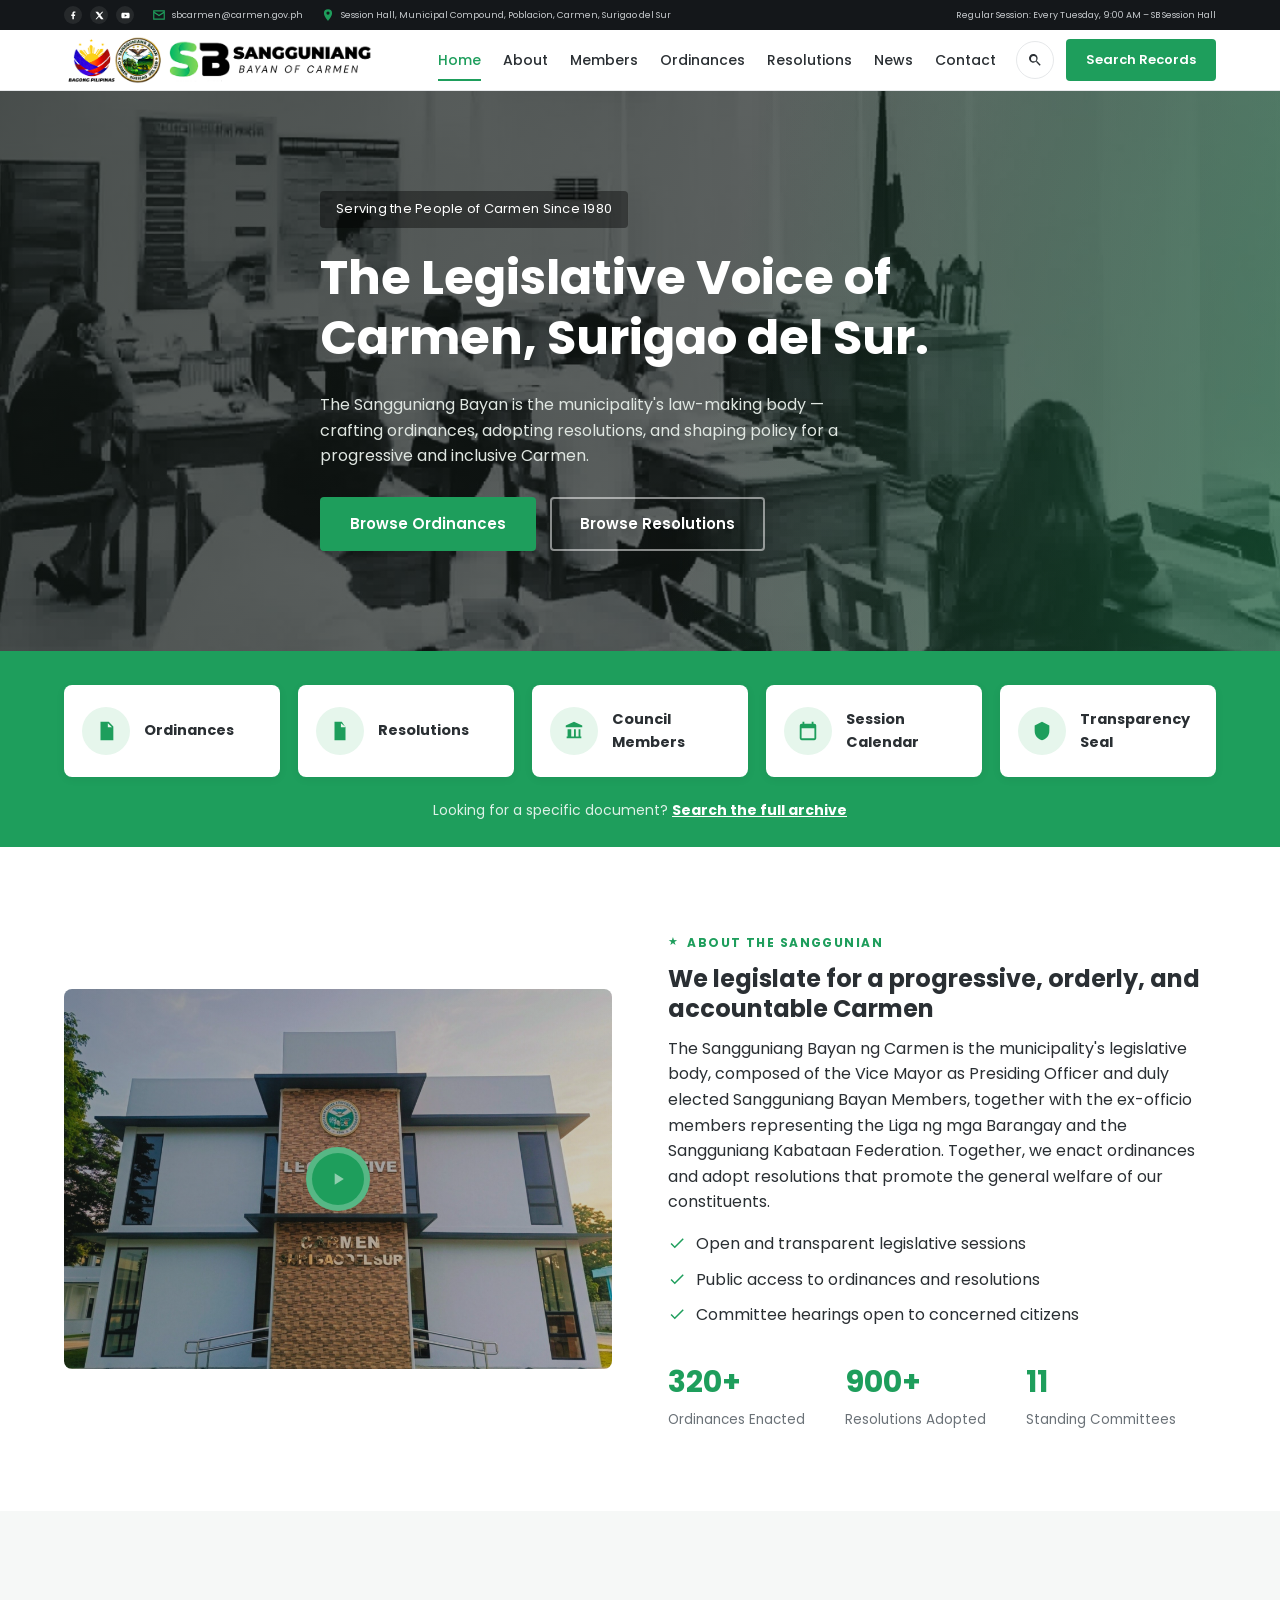
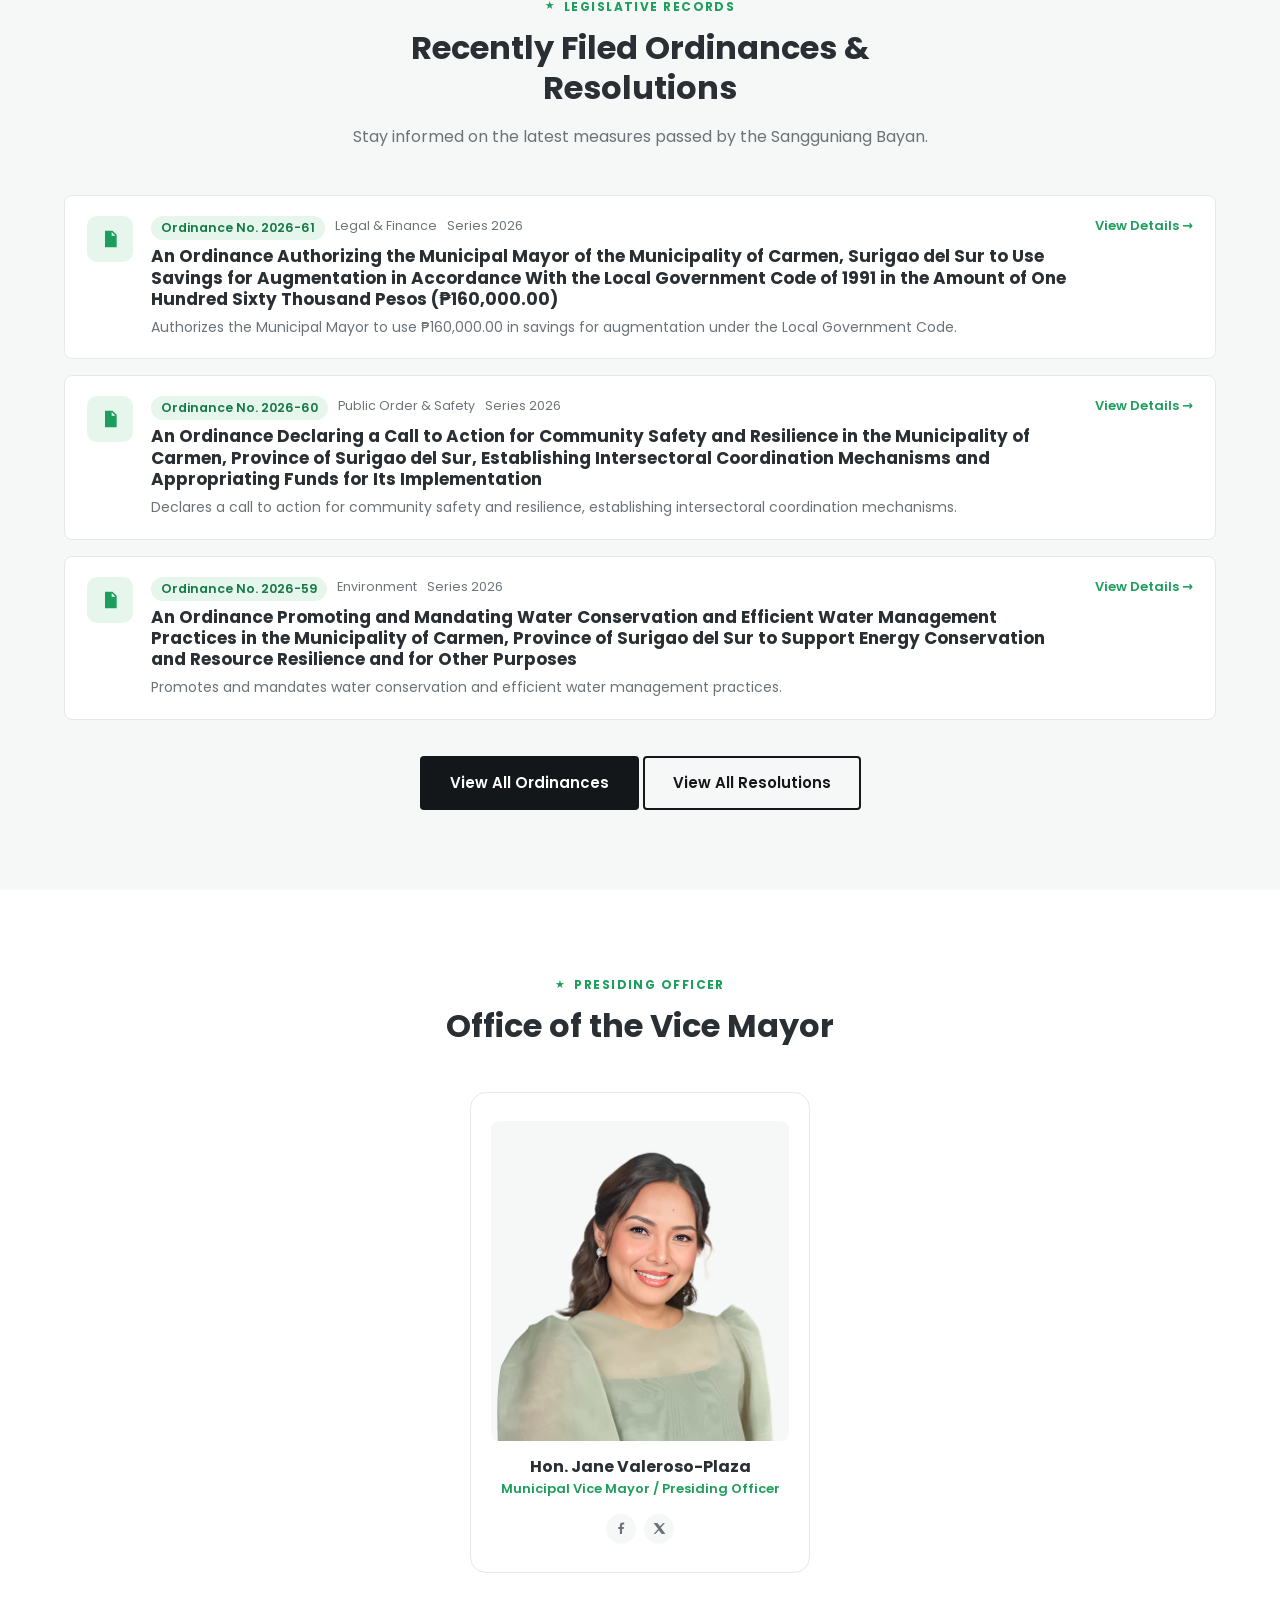
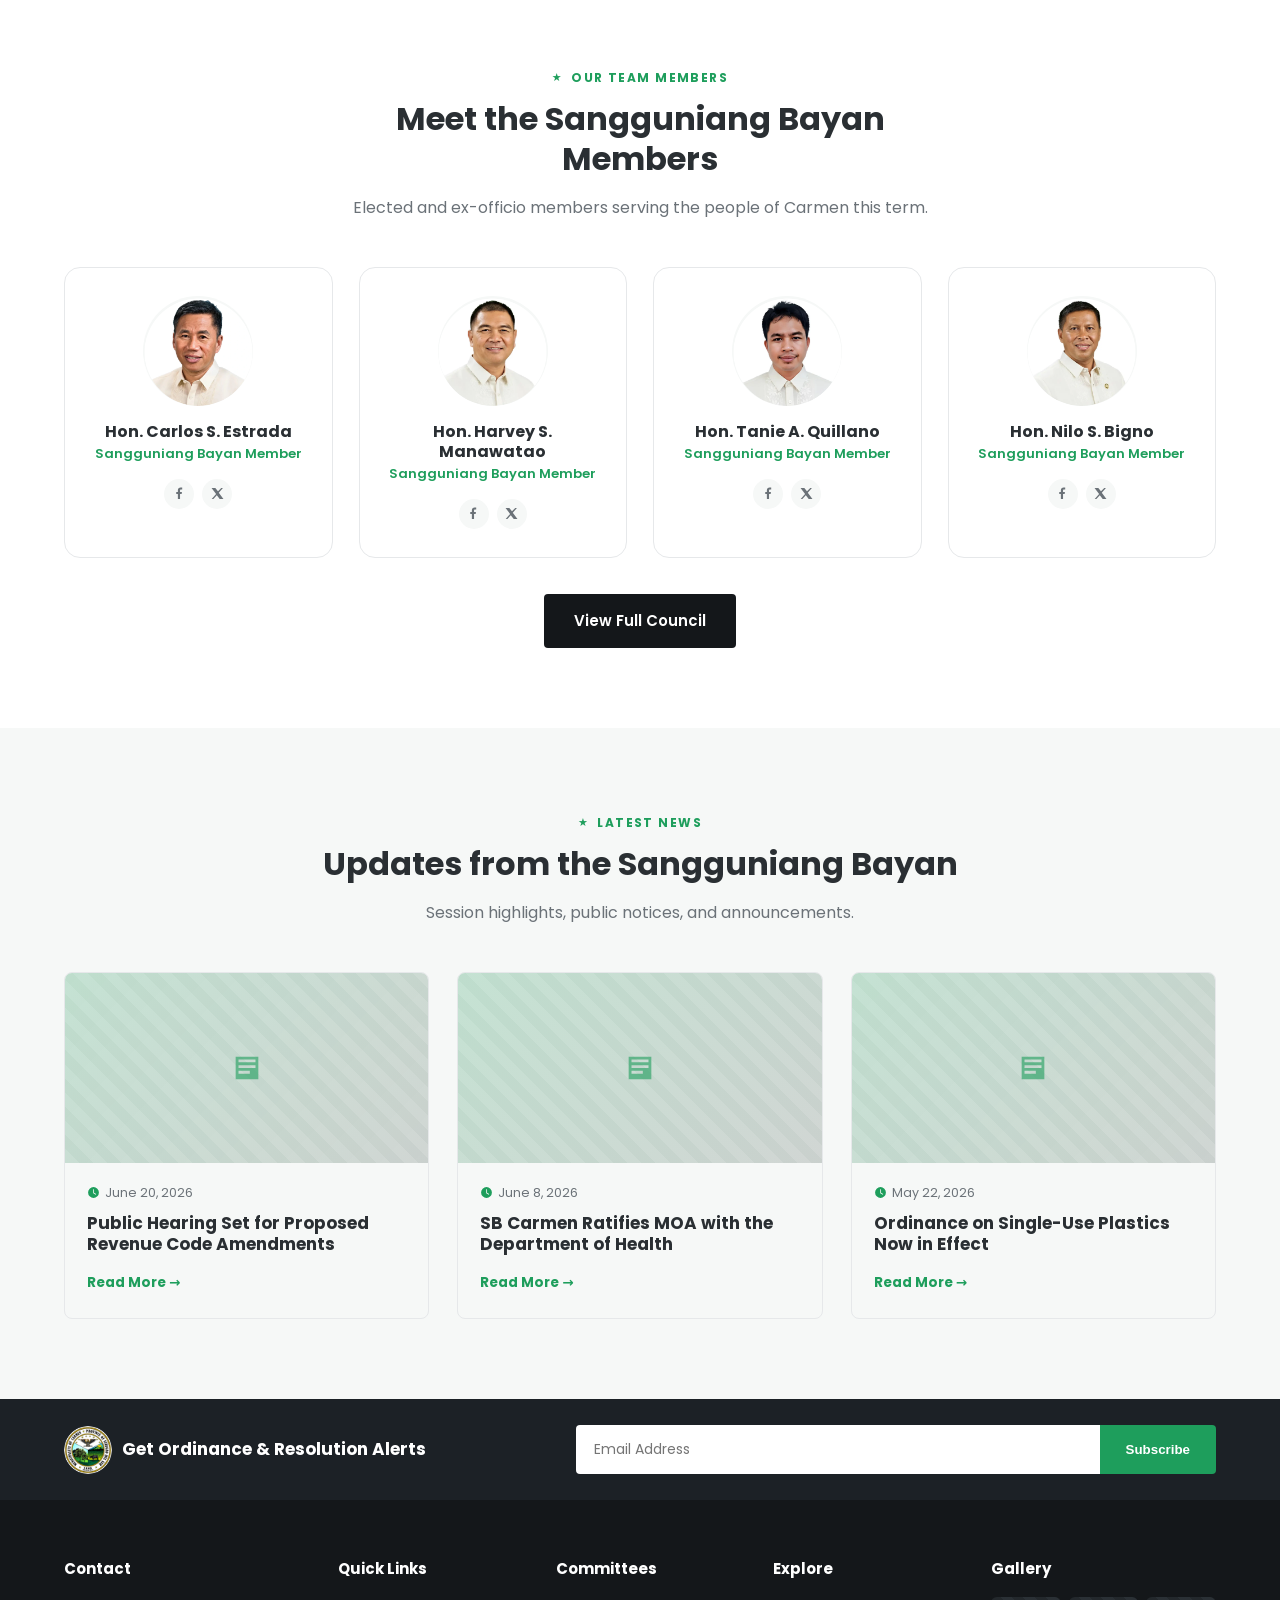
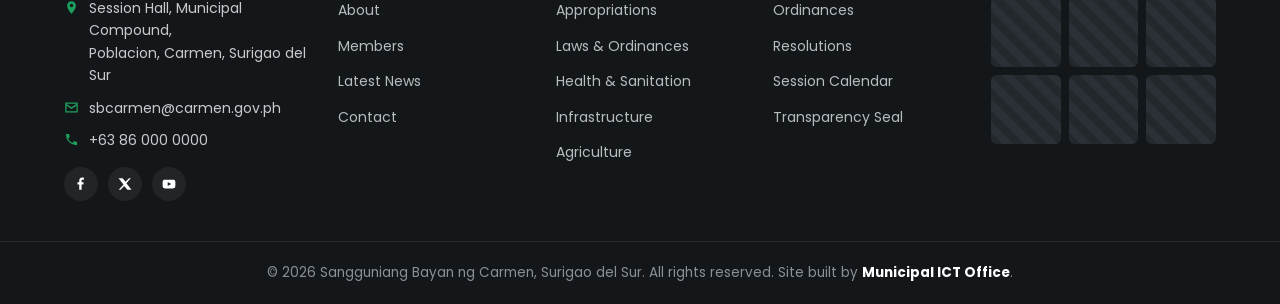
==== commit 0c044234: "Shrink topbar and resize header seal for better proportion Reduce topbar font size, social icon circ" ====
--- a/index.html
+++ b/index.html
@@ -24,7 +24,7 @@
       <span class="icon-text"><svg viewBox="0 0 24 24" width="14" height="14" fill="#1e9e5c"><path d="M12 2a7 7 0 0 0-7 7c0 5.3 7 13 7 13s7-7.7 7-13a7 7 0 0 0-7-7zm0 9.5A2.5 2.5 0 1 1 12 6a2.5 2.5 0 0 1 0 5.5z"/></svg> Session Hall, Municipal Compound, Poblacion, Carmen, Surigao del Sur</span>
     </div>
     <div class="topbar-right">
-      <span class="icon-text">Office Hours: Mon–Fri, 8:00 AM–5:00 PM</span>
+      <span class="icon-text">Regular Session: Every Tuesday, 9:00 AM – SB Session Hall</span>
     </div>
   </div>
 </div>
--- a/assets/css/style.css
+++ b/assets/css/style.css
@@ -74,28 +74,28 @@
 .topbar {
   background: var(--dark);
   color: #c7cbce;
-  font-size: 13px;
+  font-size: 9px;
 }
 .topbar .container {
   display: flex;
   align-items: center;
   justify-content: space-between;
-  padding-top: 10px;
-  padding-bottom: 10px;
+  padding-top: 6px;
+  padding-bottom: 6px;
   gap: 16px;
   flex-wrap: wrap;
 }
 .topbar-left { display: flex; align-items: center; gap: 18px; flex-wrap: wrap; }
 .topbar-left span { display: inline-flex; align-items: center; gap: 6px; }
-.social-mini { display: flex; gap: 10px; }
+.social-mini { display: flex; gap: 8px; }
 .social-mini a {
-  width: 26px; height: 26px; border-radius: 50%;
+  width: 18px; height: 18px; border-radius: 50%;
   background: rgba(255,255,255,.08);
   display: flex; align-items: center; justify-content: center;
   transition: background .2s;
 }
 .social-mini a:hover { background: var(--primary); }
-.social-mini svg { width: 13px; height: 13px; fill: #fff; }
+.social-mini svg { width: 9px; height: 9px; fill: #fff; }
 .topbar-right { display: flex; align-items: center; gap: 18px; flex-wrap: wrap; color: #c7cbce; }
 .topbar-right .icon-text { display: flex; align-items: center; gap: 6px; }
 .topbar-right svg { width: 14px; height: 14px; fill: var(--primary); }
@@ -117,7 +117,7 @@
 }
 .brand { display: flex; align-items: center; gap: 10px; flex-shrink: 0; }
 .brand-seal { width: 48px; height: 48px; flex-shrink: 0; object-fit: contain; border-radius: 50%; }
-.navbar .brand-seal { width: auto; height: 51px; border-radius: 0; }
+.navbar .brand-seal { width: auto; height: 48px; border-radius: 0; }
 .brand-text { display: flex; flex-direction: column; line-height: 1.15; white-space: nowrap; }
 .brand-text strong { font-size: 17px; font-weight: 700; color: var(--dark); white-space: nowrap; }
 .brand-text span { font-size: 10px; letter-spacing: .06em; text-transform: uppercase; color: var(--primary); font-weight: 600; white-space: nowrap; }
@@ -467,6 +467,7 @@
 @media (max-width: 1230px) {
   .nav-links, .nav-call { display: none; }
   .hamburger { display: flex; }
+  .nav-actions { margin-left: auto; }
 }
 
 @media (max-width: 520px) {
@@ -478,6 +479,7 @@
 @media (max-width: 860px) {
   .topbar { display: none; }
   .navbar .container { padding-top: 12px; padding-bottom: 12px; }
+  .navbar .brand-seal { height: 47px; }
   .hero h1 { font-size: 34px; }
   .quick-grid { grid-template-columns: repeat(2, 1fr); }
   .footer-grid { grid-template-columns: 1fr 1fr; }
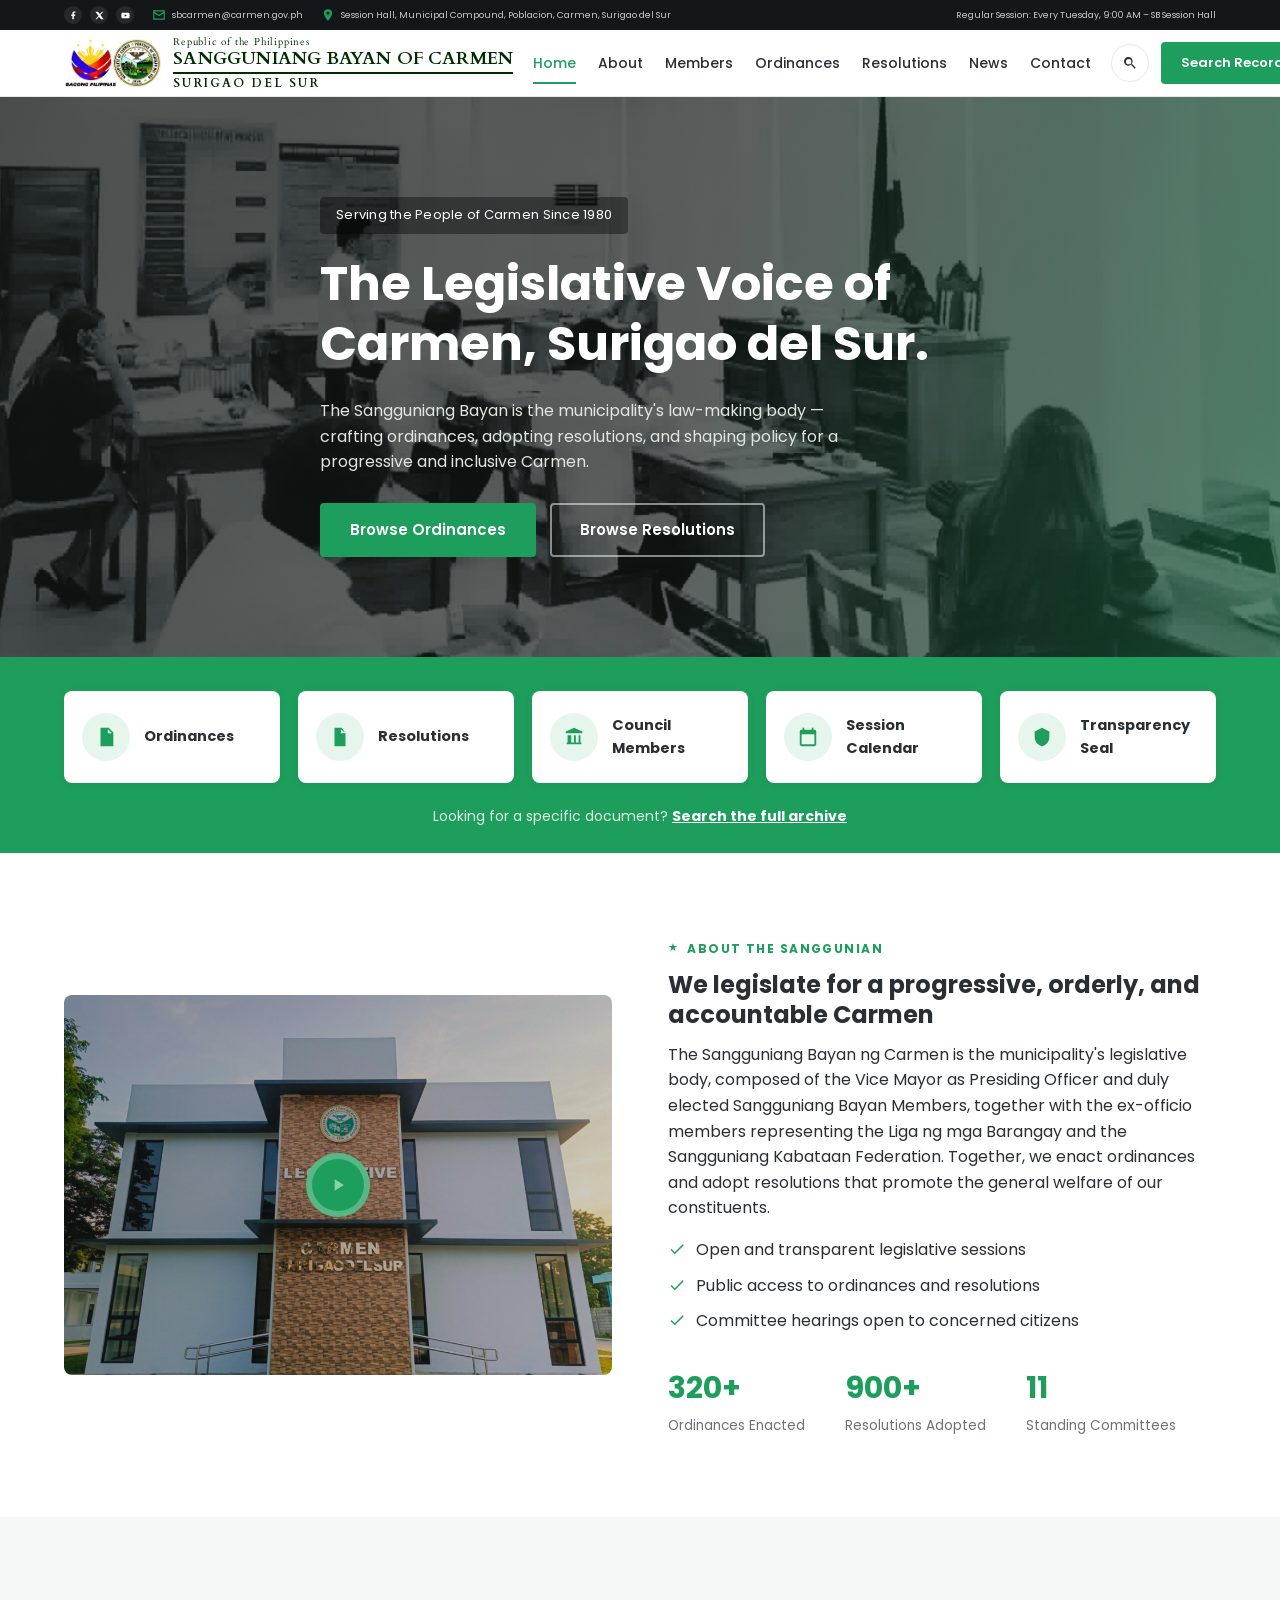
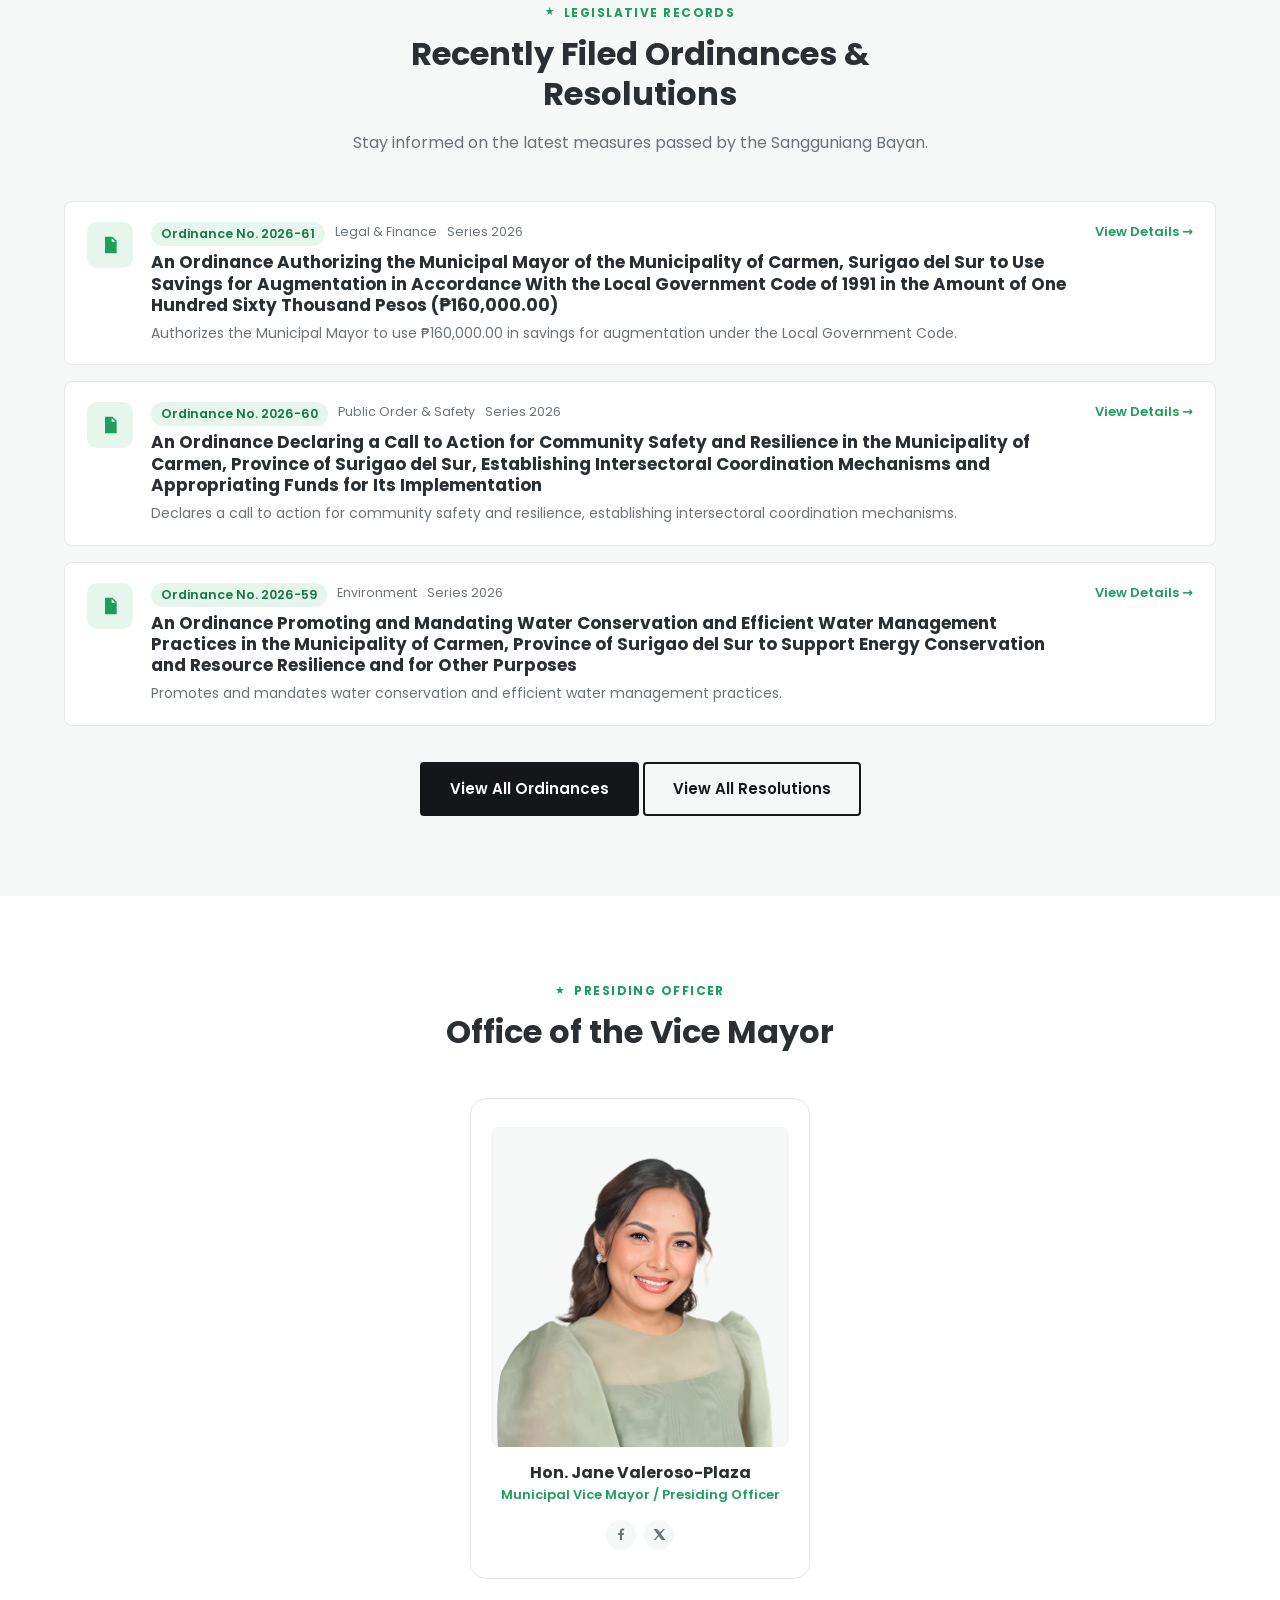
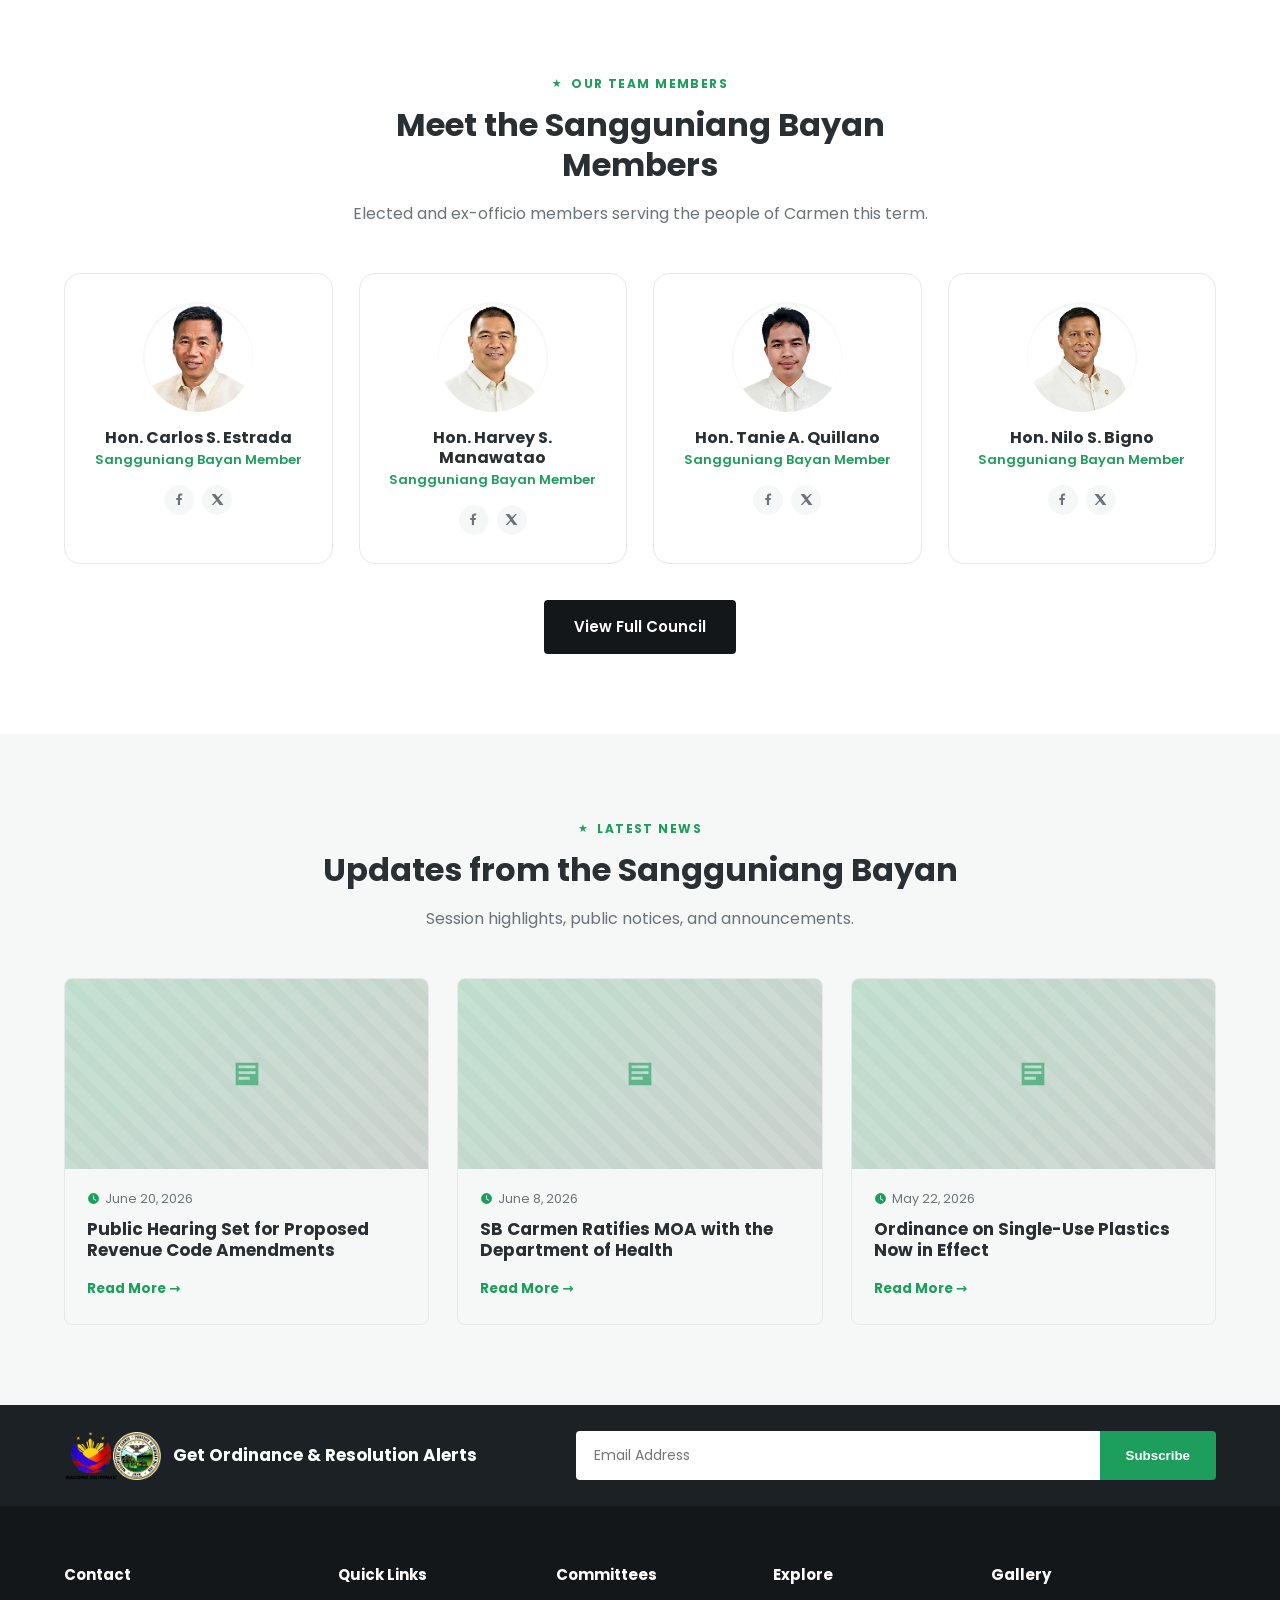
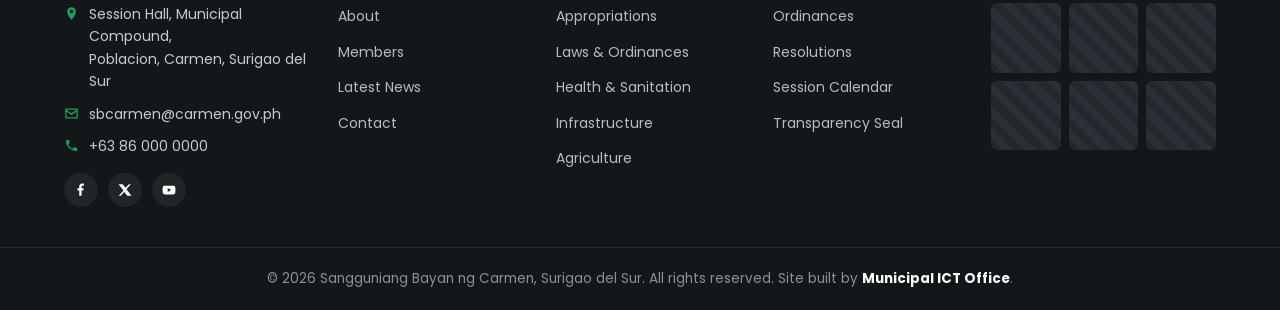
==== commit e62e7af1: "Add header title text and update seal logo Restore the Republic/Sangguniang Bayan/Surigao del Sur ti" ====
--- a/index.html
+++ b/index.html
@@ -6,7 +6,7 @@
 <title>Sangguniang Bayan ng Carmen, Surigao del Sur — Official Website</title>
 <meta name="description" content="Official website of the Sangguniang Bayan ng Carmen, Surigao del Sur. Browse ordinances, resolutions, council members, and legislative news.">
 <link rel="preconnect" href="https://fonts.googleapis.com">
-<link href="https://fonts.googleapis.com/css2?family=Poppins:wght@400;500;600;700&display=swap" rel="stylesheet">
+<link href="https://fonts.googleapis.com/css2?family=Poppins:wght@400;500;600;700&family=Cardo:ital,wght@0,400;0,700;1,400&display=swap" rel="stylesheet">
 <link rel="stylesheet" href="assets/css/style.css">
 </head>
 <body>
@@ -33,7 +33,12 @@
 <header class="navbar">
   <div class="container">
     <a href="index.html" class="brand">
-      <img src="assets/img/sb-seal2.png" alt="Official Seal of the Municipality of Carmen" class="brand-seal">
+      <img src="assets/img/carmen-seal.png" alt="Official Seal of the Municipality of Carmen" class="brand-seal">
+      <span class="brand-title-block">
+        <span class="brand-eyebrow">Republic of the Philippines</span>
+        <span class="brand-title">SANGGUNIANG BAYAN OF CARMEN</span>
+        <span class="brand-subtitle">SURIGAO DEL SUR</span>
+      </span>
     </a>
 
     <nav class="nav-links">
--- a/assets/css/style.css
+++ b/assets/css/style.css
@@ -115,12 +115,16 @@
   padding-bottom: 6px;
   gap: 20px;
 }
-.brand { display: flex; align-items: center; gap: 10px; flex-shrink: 0; }
-.brand-seal { width: 48px; height: 48px; flex-shrink: 0; object-fit: contain; border-radius: 50%; }
-.navbar .brand-seal { width: auto; height: 48px; border-radius: 0; }
+.brand { display: flex; align-items: center; gap: 12px; flex-shrink: 0; }
+.brand-seal { width: auto; height: 48px; flex-shrink: 0; object-fit: contain; }
 .brand-text { display: flex; flex-direction: column; line-height: 1.15; white-space: nowrap; }
 .brand-text strong { font-size: 17px; font-weight: 700; color: var(--dark); white-space: nowrap; }
 .brand-text span { font-size: 10px; letter-spacing: .06em; text-transform: uppercase; color: var(--primary); font-weight: 600; white-space: nowrap; }
+
+.navbar .brand-title-block { display: flex; flex-direction: column; line-height: 1.2; white-space: nowrap; font-family: "Cardo", serif; color: #002d00; }
+.navbar .brand-eyebrow { font-size: 10px; letter-spacing: .08em; font-weight: 400; }
+.navbar .brand-title { font-size: 18px; font-weight: 700; letter-spacing: .01em; padding-bottom: 2px; border-bottom: 2px solid #002d00; }
+.navbar .brand-subtitle { font-size: 12px; letter-spacing: .18em; font-weight: 700; margin-top: 2px; }
 
 .nav-links { display: flex; align-items: center; gap: 22px; flex-shrink: 1; margin-left: auto; }
 .nav-links a {
@@ -479,11 +483,18 @@
 @media (max-width: 860px) {
   .topbar { display: none; }
   .navbar .container { padding-top: 12px; padding-bottom: 12px; }
-  .navbar .brand-seal { height: 47px; }
+  .navbar .brand-seal { height: 41px; }
+  .navbar .brand-eyebrow { font-size: 8px; }
+  .navbar .brand-title { font-size: 14px; }
+  .navbar .brand-subtitle { font-size: 9px; }
   .hero h1 { font-size: 34px; }
   .quick-grid { grid-template-columns: repeat(2, 1fr); }
   .footer-grid { grid-template-columns: 1fr 1fr; }
   .footer-newsletter .container { flex-direction: column; align-items: flex-start; }
+}
+
+@media (max-width: 400px) {
+  .navbar .brand-title-block { display: none; }
 }
 
 @media (max-width: 600px) {
